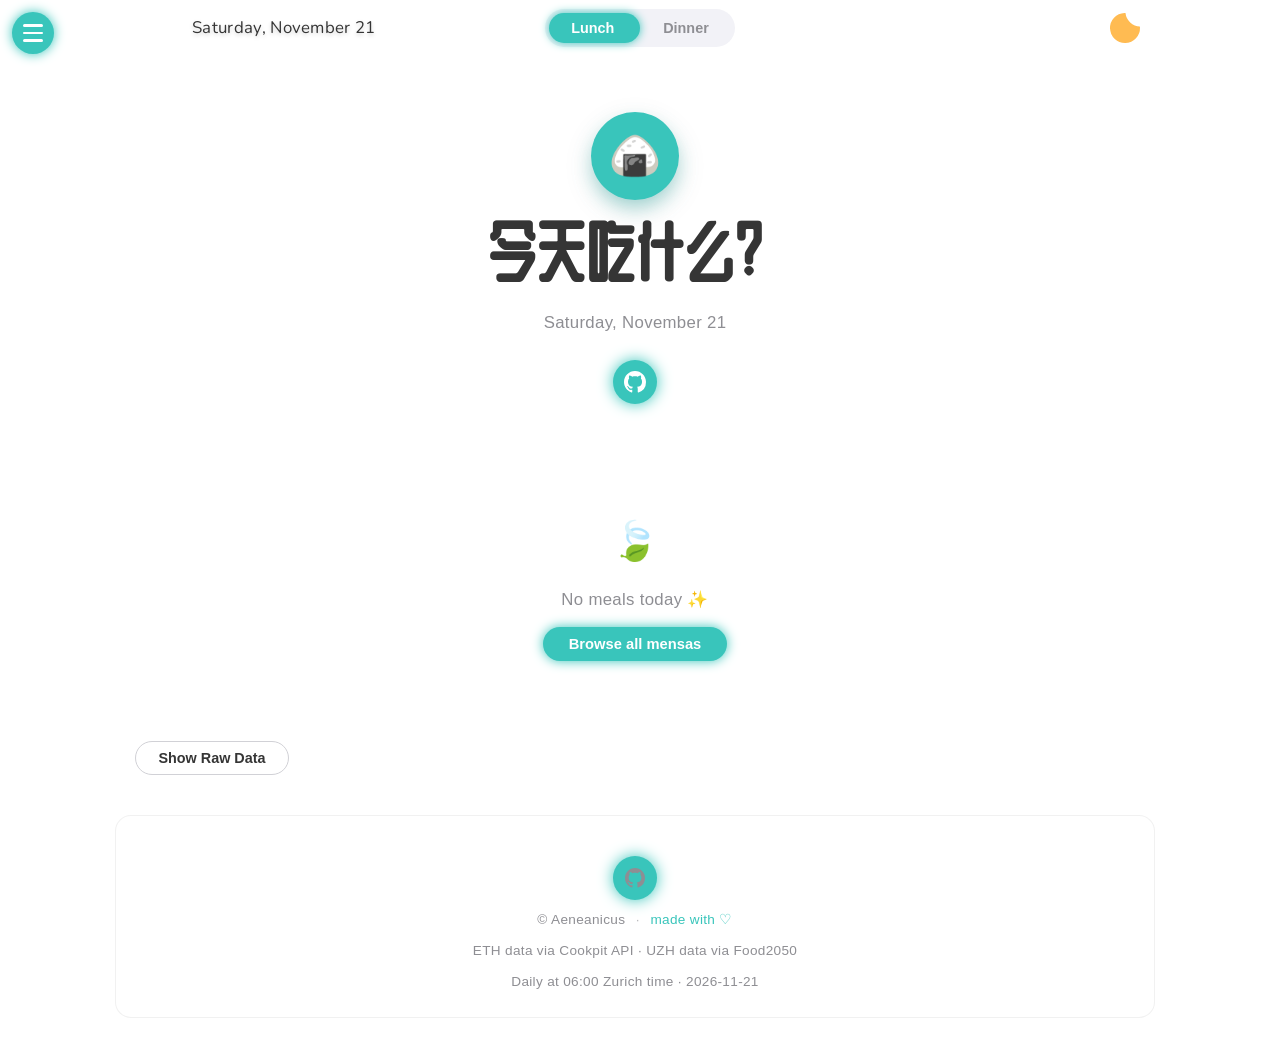
==== index.html @ ad7a1f0b "deploy: ffa51111b0181d89cbacf57a6c4df80e5bc41562" ====
<!DOCTYPE html>
<html lang="en">
<head>
  <meta charset="utf-8">
  <title>Mensa Kawaii — 2026-11-21</title>
  <meta name="viewport" content="width=device-width,initial-scale=1">
  <meta name="description" content="ETH & UZH mensa menus with full nutrition — kawaii edition.">
  <link rel="preconnect" href="https://fonts.googleapis.com">
  <link rel="preconnect" href="https://fonts.gstatic.com" crossorigin>
  <!-- Display type: rounded modern sans (koharu ChillRound equivalent:
       Nunito for latin/digits + ZCOOL QingKe HuangYou for CJK) -->
  <link href="https://fonts.googleapis.com/css2?family=Nunito:wght@600;700;800&family=ZCOOL+QingKe+HuangYou&display=swap" rel="stylesheet">
  <link rel="stylesheet" href="style.css?v=ffa5111">
  <!-- FOUC prevention: apply the stored/system theme before first paint. -->
  <script>
    (function () {
      try {
        var t = localStorage.getItem('theme');
        if (!t) t = window.matchMedia('(prefers-color-scheme: dark)').matches ? 'dark' : 'light';
        document.documentElement.dataset.theme = t;
        if (t === 'dark') document.documentElement.classList.add('dark');
      } catch (e) { /* ignore */ }
    })();
  </script>
</head>
<body>
  <!-- Scroll progress (subtle primary bar). -->
  <div class="progress" id="progress" aria-hidden="true"></div>

  <!-- Hamburger: BODY-level fixed sibling of .app and #selector (containing-
       block trap avoidance, from the original eth-uzh-nutrition site). -->
  <button class="menu-btn" id="menu-btn" type="button"
          aria-label="Toggle mensa selector"
          aria-controls="selector" aria-expanded="false">
    <span class="menu-bar"></span>
    <span class="menu-bar"></span>
    <span class="menu-bar"></span>
  </button>

  <div class="app" id="app">

    <!-- ============ Header: kami glass bar ============
         blur(20px) saturate(180%) + --bg-opacity; opacity mapped to
         scroll depth (threshold 50px); hide on mobile past first screen -->
    <header class="site-header" id="site-header">
      <div class="header-inner">
        <span class="header-date" id="date-heading">Loading…</span>
        <div class="segmented" aria-label="Meal time">
          <span class="seg-thumb" aria-hidden="true"></span>
          <button class="seg-option active" type="button" data-meal="Lunch" aria-pressed="true">Lunch</button>
          <button class="seg-option" type="button" data-meal="Dinner" aria-pressed="false">Dinner</button>
        </div>
        <button class="theme-toggle" id="theme-toggle" type="button" aria-label="Toggle theme">
          <span class="toggle">
            <input type="checkbox" class="toggle-input" aria-hidden="true" tabindex="-1">
            <span class="toggle-indicator" aria-hidden="true"></span>
          </span>
        </button>
      </div>
    </header>

    <!-- ============ Intro: kami homepage pattern ============
         avatar-badge (glow copy) + TextUp title + introduce line.
         Lives OUTSIDE #content: renderContent() replaces main's
         innerHTML, so intro must be a sibling of main. -->
    <section class="intro">
      <div class="intro-badge" aria-hidden="true">🍙</div>
      <h1 class="intro-title" id="intro-title" aria-label="今天吃什么？">今天吃什么？</h1>
      <p class="intro-sub" id="intro-date">…</p>
      <!-- kami Social pattern: colored circle icons (GitHub octicon SVG,
           not the emoji — the emoji octopus renders poorly) -->
      <div class="intro-social">
        <a class="social-circle" href="https://github.com/LukasAxelsen/eth-uzh-nutrition-kawaii"
           target="_blank" rel="noopener" aria-label="GitHub repository">
          <svg viewBox="0 0 16 16" width="22" height="22" fill="currentColor" aria-hidden="true"><path d="M8 0C3.58 0 0 3.58 0 8c0 3.54 2.29 6.53 5.47 7.59.4.07.55-.17.55-.38 0-.19-.01-.82-.01-1.49-2.01.37-2.53-.49-2.69-.94-.09-.23-.48-.94-.82-1.13-.28-.15-.68-.52-.01-.53.63-.01 1.08.58 1.23.82.72 1.21 1.87.87 2.33.66.07-.52.28-.87.51-1.07-1.78-.2-3.64-.89-3.64-3.95 0-.87.31-1.59.82-2.15-.08-.2-.36-1.02.08-2.12 0 0 .67-.21 2.2.82.64-.18 1.32-.27 2-.27s1.36.09 2 .27c1.53-1.04 2.2-.82 2.2-.82.44 1.1.16 1.92.08 2.12.51.56.82 1.27.82 2.15 0 3.07-1.87 3.75-3.65 3.95.29.25.54.73.54 1.48 0 1.07-.01 1.93-.01 2.2 0 .21.15.46.55.38A8.01 8.01 0 0016 8c0-4.42-3.58-8-8-8z"/></svg>
        </a>
      </div>
    </section>

    <main class="main" id="content" aria-live="polite">
      <!-- Mensa sections are rendered here by app.js -->
      <div class="loading" id="loading"><span class="loading-emoji" aria-hidden="true">🍙</span><p>Loading menu data…</p></div>
    </main>

    <!-- ====================== Raw data ======================= -->
    <div class="raw-section">
      <button class="raw-btn" id="raw-toggle" type="button"
              aria-expanded="false" aria-controls="raw-panel">Show Raw Data</button>
      <div class="raw-panel" id="raw-panel">
        <div class="raw-head">
          <span class="raw-title">Raw Data</span>
          <button class="copy-btn" id="copy-btn" type="button">Copy</button>
        </div>
        <pre class="raw-text" id="raw-text"></pre>
      </div>
    </div>

    <!-- ============ Footer: kami glass + social circle ============ -->
    <footer class="footer">
      <a class="footer-social" href="https://github.com/LukasAxelsen/eth-uzh-nutrition-kawaii"
         target="_blank" rel="noopener" aria-label="GitHub repository">
        <svg viewBox="0 0 16 16" width="20" height="20" fill="currentColor" aria-hidden="true"><path d="M8 0C3.58 0 0 3.58 0 8c0 3.54 2.29 6.53 5.47 7.59.4.07.55-.17.55-.38 0-.19-.01-.82-.01-1.49-2.01.37-2.53-.49-2.69-.94-.09-.23-.48-.94-.82-1.13-.28-.15-.68-.52-.01-.53.63-.01 1.08.58 1.23.82.72 1.21 1.87.87 2.33.66.07-.52.28-.87.51-1.07-1.78-.2-3.64-.89-3.64-3.95 0-.87.31-1.59.82-2.15-.08-.2-.36-1.02.08-2.12 0 0 .67-.21 2.2.82.64-.18 1.32-.27 2-.27s1.36.09 2 .27c1.53-1.04 2.2-.82 2.2-.82.44 1.1.16 1.92.08 2.12.51.56.82 1.27.82 2.15 0 3.07-1.87 3.75-3.65 3.95.29.25.54.73.54 1.48 0 1.07-.01 1.93-.01 2.2 0 .21.15.46.55.38A8.01 8.01 0 0016 8c0-4.42-3.58-8-8-8z"/></svg>
      </a>
      <div class="footer-row">
        <span>© Aeneanicus</span>
        <span class="footer-dot">·</span>
        <span class="footer-heart">made with ♡</span>
      </div>
      <div class="footer-sources">
        ETH data via <a href="https://idapps.ethz.ch/cookpit-pub-services/v1/meals" target="_blank" rel="noopener">Cookpit API</a>
        ·
        UZH data via <a href="https://app.food2050.ch" target="_blank" rel="noopener">Food2050</a>
      </div>
      <div class="footer-updated">Daily at 06:00 Zurich time · <span id="footer-date">2026-11-21</span></div>
    </footer>
  </div>

  <!-- ============ Mensa selector: kami glass drawer ============ -->
  <div id="selector" class="selector" aria-label="Mensa selector" aria-hidden="true">
    <div class="selector-columns">
      <section class="selector-pane">
        <h3 class="selector-pane-title">Mensas</h3>
        <div class="selector-mensas"></div>
      </section>

      <section class="selector-pane">
        <h3 class="selector-pane-title">Groups</h3>
        <div class="selector-groups">
          <div class="group-rows"></div>
          <div class="group-add">
            <input id="group-input" type="text" placeholder="New group name"
                   aria-label="New group name" autocomplete="off">
            <button id="group-add-btn" type="button">Add</button>
            <span class="group-add-msg" id="group-add-msg" role="status" aria-live="polite"></span>
          </div>
        </div>
      </section>

      <section class="selector-prefs" aria-label="Effects">
        <label class="pref" title="Decorative motion (entry / number roll)">
          <input type="checkbox" id="motion-toggle"> <span>Motion</span>
        </label>
      </section>
    </div>
  </div>

  <script src="app.js?v=ffa5111"></script>
</body>
</html>
---- style.css ----
/* ============================================================
   Mensa Kawaii — style.css (kami-first redesign)

   Art direction: mx-space/kami (Innei) — "Colorful, flat, cute
   and comfortable".
   - semantic color tokens + iOS gray scale (variables.css)
   - teal primary (--green #39c5bb / dark #1f8f93), configurable
     by swapping one token
   - pure light/dark backgrounds (#fff / #111), no gradients
   - glass = floating layers only (header, drawer, footer):
     blur(20px) saturate(180%) + 72% alpha + scroll-driven opacity
   - homepage intro pattern: avatar-badge with glow copy, TextUp
     title, introduce line
   - colored capsule section titles with emoji slot (news-head)
   - flat cards: surface + hairline border + radius + hover shadow
   - primary-colored scrollbar / focus ring / selection

   Typography: koharu (ChillRound equivalent) — Nunito + ZCOOL
   QingKe HuangYou rounded display, system-rounded body, 0.02em
   tracking, tabular numbers for data.

   Reliability (kept from previous rewrite):
   - PROGRESSIVE ENHANCEMENT: content visible without JS; every
     hidden state lives under html.js
   - entry animations settle VISIBLE (static opacity:1 on .entered,
     keyframe only fills the delay window)
   ============================================================ */

/* ============================================================
   1. Design tokens — kami variables.css (verbatim values)
   ============================================================ */
:root {
  /* --- kami semantic colors --- */
  --red: rgb(255, 59, 48);
  --yellow: #ffc107;
  --blue: #6495ed;
  --green: #39c5bb;        /* teal — the primary */
  --brown: #795548;
  --purple: #8a2be2;
  --pink: #eb445a;
  --light-bg: #fff;
  --shallow: #eee;
  --black: #353535;

  /* --- kami iOS gray scale (hierarchy: 1 deepest -> 6 lightest) --- */
  --gray-1: #8e8e93;
  --gray-2: #aeaeb2;
  --gray-3: rgb(199, 199, 204);
  --gray-4: rgb(209, 209, 214);
  --gray-5: rgb(229, 229, 234);
  --gray-6: rgb(242, 242, 247);

  /* --- primary/secondary/accent: aliases to semantic colors --- */
  --primary: var(--green);
  --secondary: var(--yellow);
  --accent: var(--green);

  /* --- kami glass --- */
  --bg-opacity: rgba(255, 255, 255, 0.72);
  --glass-border: rgb(187 187 187 / 20%);

  /* --- kami shadows --- */
  --shadow-card: 0 0.625rem 1.875rem rgba(90, 97, 105, 0.12);
  --shadow-card-darker: 0 0 2rem rgba(0, 0, 0, 0.1);

  /* --- kami motion --- */
  --spring: cubic-bezier(0.34, 1.56, 0.64, 1);
  --ease: cubic-bezier(0.4, 0, 0.2, 1);

  /* --- layout & typography (koharu ChillRound equivalent) --- */
  --content-w: 1040px;
  --font-display: "Nunito", "ZCOOL QingKe HuangYou", "Yuanti SC", "YouYuan",
                  "PingFang SC", "Hiragino Sans GB", "Microsoft YaHei", sans-serif;
  --font-body: -apple-system, BlinkMacSystemFont, "Yuanti SC", "YouYuan",
               "Segoe UI", "PingFang SC", "Hiragino Sans GB", "Microsoft YaHei", sans-serif;
  --font-mono: ui-monospace, SFMono-Regular, "SF Mono", Menlo, Consolas, monospace;

  /* --- theme-toggle colors --- */
  --theme-toggle-color: #ffbb52;
  --theme-background-color: #17181c;
}

html.dark {
  color-scheme: dark;
  /* --- kami semantic colors (dark remap) --- */
  --red: rgb(255, 69, 58);
  --green: #1f8f93;        /* dark teal */
  --yellow: #ffc107;
  --blue: #6495ed;
  --brown: #c6aa9f;
  --purple: #b260ea;
  --pink: #eb4b63;
  --light-bg: #111;
  --shallow: #333;
  --black: #ddd;

  /* --- kami iOS gray scale (dark) --- */
  --gray-2: rgb(99, 99, 102);
  --gray-3: rgb(72, 72, 74);
  --gray-4: rgb(58, 58, 60);
  --gray-5: rgb(44, 44, 46);
  --gray-6: rgb(28, 28, 30);

  --primary: var(--green);
  --accent: var(--green);

  --bg-opacity: rgba(29, 29, 31, 0.72);
  --shadow-card-darker: 0 0 2rem rgba(0, 0, 0, 0.5);
}

/* kami: glass fallback for browsers without backdrop-filter */
@supports not (backdrop-filter: blur(1px)) {
  :root { --bg-opacity: #fff; }
  html.dark { --bg-opacity: rgba(29, 29, 31, 0.98); }
}

/* ============================================================
   2. Reset & base (kami theme.css essentials)
   ============================================================ */
*, *::before, *::after { box-sizing: border-box; margin: 0; padding: 0; }

html { scrollbar-gutter: stable; }

body {
  background-color: var(--light-bg);
  color: var(--black);
  font-family: var(--font-body);
  font-size: 16px;
  line-height: 1.7;
  letter-spacing: 0.02em;
  font-variant-numeric: tabular-nums;
  min-height: 100vh;
  -webkit-font-smoothing: antialiased;
  overscroll-behavior-y: none;
  transition: background-color 0.3s ease, color 0.3s ease;
}

h1, h2, h3, h4, h5, h6 { font-family: var(--font-display); font-weight: 700; }

button { font-family: inherit; cursor: pointer; -webkit-tap-highlight-color: transparent; }
a { color: inherit; text-decoration: none; }

/* kami: selection = primary background, white text */
::selection { background: var(--primary); color: #fff; }

html.scroll-locked { overflow: hidden; }

/* kami scrollbar: primary thumb */
::-webkit-scrollbar { width: 10px; height: 10px; background: var(--light-bg); }
::-webkit-scrollbar-thumb { background: var(--primary); border-radius: 5px; border: 3px solid var(--light-bg); }
::-webkit-scrollbar-thumb:hover { background: var(--green); }

/* kami: focus ring via primary box-shadow */
*:not(input):not(textarea):focus-visible {
  outline: 0 !important;
  box-shadow: var(--primary) 0px 0px 0px 2px !important;
}

/* kami global micro-transitions (color fast; box-shadow transitions
   live on the components that actually need them) */
body * {
  transition: color 0.1s ease, background-color 0.1s ease, border-color 0.1s ease;
}

/* ============================================================
   3. Scroll progress
   ============================================================ */
.progress {
  position: fixed;
  top: 0; left: 0; right: 0;
  height: 3px;
  z-index: 400;
  background: var(--primary);
  transform: scaleX(0);
  transform-origin: 0 50%;
  pointer-events: none;
}

/* ============================================================
   4. Header — kami glass bar
   (HeaderBase.tsx: opacity = position/50 clamped 0..1,
    hide only on mobile past the first screen height)
   ============================================================ */
.site-header {
  position: fixed;
  top: 0; left: 0; right: 0;
  z-index: 150;
  height: 56px;
  transition: transform 0.3s var(--ease);
}

.site-header::before {
  content: "";
  position: absolute;
  inset: 0;
  z-index: -1;
  backdrop-filter: blur(20px) saturate(180%);
  -webkit-backdrop-filter: blur(20px) saturate(180%);
  background-color: var(--bg-opacity);
  border-bottom: 1px solid var(--glass-border);
  opacity: var(--header-opacity, 0);
  transition: opacity 0.3s ease-out;
  pointer-events: none;
}
/* No-JS fallback: the glass bar must be visible without JS driving
   --header-opacity (progressive enhancement). */
html:not(.js) .site-header::before { opacity: 1; }

.site-header.hide { transform: translateY(-100%); }

.header-inner {
  max-width: var(--content-w);
  margin-inline: auto;
  padding: 0.75rem 4.5rem;
  display: flex;
  align-items: center;
  justify-content: center;
  gap: 1rem;
  position: relative;
  height: 100%;
}

.header-date {
  font-family: var(--font-display);
  font-size: 1.05rem;
  color: var(--black);
  text-shadow: 0 0.15rem 0.25rem rgba(0, 0, 0, 0.2);
  white-space: nowrap;
  position: absolute;
  left: 4.5rem;
}

.theme-toggle {
  position: absolute;
  right: 1rem;
  top: 50%;
  transform: translateY(-50%);
  background: none;
  border: none;
  padding: 0.25rem;
  color: var(--theme-toggle-color);
  transition: transform 0.3s ease;
}
.theme-toggle:hover { transform: translateY(-50%) scale(1.1); }

/* ============================================================
   5. Intro — kami homepage pattern
   (avatar-badge glow + TextUp title + introduce line)
   ============================================================ */
.intro {
  display: flex;
  flex-direction: column;
  align-items: center;
  text-align: center;
  gap: 1rem;
  padding: 7rem 1.25rem 4rem;
}

/* Avatar-badge: ROUNDED emoji tile (kami avatar is a circle) with a
   blurred self-copy glow (kami avatar-shadow pattern). */
.intro-badge {
  position: relative;
  width: 88px;
  height: 88px;
  border-radius: 100%;
  background: var(--primary);
  display: flex;
  align-items: center;
  justify-content: center;
  font-size: 2.6rem;
  box-shadow: var(--shadow-card);
}
.intro-badge::after {
  content: "";
  position: absolute;
  left: 0; top: 10%;
  z-index: -1;
  border-radius: 100%;
  width: 100%;
  height: 100%;
  background: var(--primary);
  filter: blur(10px) brightness(0.9) opacity(0.45);
  transform: scale(0.95);
}

.intro-title {
  font-family: var(--font-display);
  font-size: clamp(2.4rem, 7vw, 4rem);
  line-height: 1.2;
  color: var(--black);
}

/* Kami TextUp — progressive + settles visible:
   .entered also sets static opacity:1 AND transform:none, so after
   the keyframe (backwards fill = only the delay window) the chars
   stay in their final position (no 10px bounce-back). */
.js .intro-title .char {
  display: inline-block;
  white-space: pre;
  opacity: 0;
  transform: translateY(10px);
}
.js .intro-title.entered .char {
  opacity: 1;
  transform: translateY(0);
  animation: char-up 0.55s var(--spring) backwards;
  animation-delay: calc(var(--i) * 45ms);
}
@keyframes char-up {
  from { opacity: 0; transform: translateY(10px); }
  to { opacity: 1; transform: translateY(0); }
}

.intro-sub {
  font-size: clamp(0.9rem, 2.2vw, 1.05rem);
  color: var(--gray-1);
}

/* kami Social pattern: colored circle icons with spring hover */
.intro-social {
  display: flex;
  gap: 0.8rem;
  margin-top: 0.4rem;
}
.social-circle,
.footer-social {
  display: inline-flex;
  align-items: center;
  justify-content: center;
  width: 44px;
  height: 44px;
  border-radius: 50%;
  background: var(--primary);
  color: #fff;
  font-size: 1.3rem;
  box-shadow: 0 0 0.9rem var(--primary);
  transition: transform 0.3s var(--spring);
}
.social-circle:hover,
.footer-social:hover { transform: scale(1.12) rotate(8deg); }

/* ============================================================
   6. Segmented control
   ============================================================ */
.segmented {
  position: relative;
  display: inline-flex;
  background: var(--gray-6);
  border-radius: 999px;
  padding: 0.25rem;
  gap: 0.25rem;
}

.seg-thumb {
  position: absolute;
  top: 0.25rem; bottom: 0.25rem;
  left: 0.25rem;
  width: calc(50% - 0.25rem);
  border-radius: 999px;
  background: var(--primary);
  box-shadow: 0 0 0.6rem var(--primary);
  transition: transform 0.3s var(--ease);
}
.segmented[data-meal="Dinner"] .seg-thumb { transform: translateX(100%); }

.seg-option {
  position: relative;
  z-index: 1;
  border: none;
  background: none;
  padding: 0.45rem 1.4rem;
  font-size: 0.9rem;
  font-weight: 700;
  border-radius: 999px;
  color: var(--gray-1);
  transition: color 0.3s ease;
}
.seg-option.active { color: #fff; }

/* ============================================================
   7. Theme toggle — koharu sun/moon morph (verbatim)
   ============================================================ */
.toggle { display: block; cursor: pointer; }
.toggle-input { position: absolute; opacity: 0; pointer-events: none; }

.toggle-indicator {
  border-radius: 50%;
  width: 30px;
  height: 30px;
  position: relative;
  display: block;
  box-shadow: inset 16px -16px 0 0 var(--theme-toggle-color, #ffbb52);
  transform: scale(1) rotate(-2deg);
  transition: box-shadow 0.5s ease 0s, transform 0.4s ease 0.1s;
}
.toggle-indicator::before {
  content: "";
  width: inherit;
  height: inherit;
  border-radius: inherit;
  position: absolute;
  left: 0; top: 0;
  background: transparent;
  transition: background 0.3s ease;
}
.toggle-indicator::after {
  content: "";
  width: 7px;
  height: 7px;
  border-radius: 50%;
  margin: -3.5px 0 0 -3.5px;
  position: absolute;
  top: 50%; left: 50%;
  box-shadow:
    0 -19px 0 var(--theme-toggle-color, #ffbb52),
    0 19px 0 var(--theme-toggle-color, #ffbb52),
    19px 0 0 var(--theme-toggle-color, #ffbb52),
    -19px 0 0 var(--theme-toggle-color, #ffbb52),
    13px 13px 0 var(--theme-toggle-color, #ffbb52),
    -13px 13px 0 var(--theme-toggle-color, #ffbb52),
    13px -13px 0 var(--theme-toggle-color, #ffbb52),
    -13px -13px 0 var(--theme-toggle-color, #ffbb52);
  transform: scale(0);
  transition: all 0.3s ease;
}

.toggle-input:checked + .toggle-indicator {
  box-shadow: inset 26px -26px 0 0 var(--theme-background-color, #17181c);
  transform: scale(0.5) rotate(0deg);
  transition: transform 0.3s ease 0.1s, box-shadow 0.2s ease 0s;
}
.toggle-input:checked + .toggle-indicator::before {
  background: var(--theme-toggle-color, #ffbb52);
  transition: background 0.3s ease 0.1s;
}
.toggle-input:checked + .toggle-indicator::after {
  transform: scale(1.5);
  transition: transform 0.5s ease 0.15s;
}

/* ============================================================
   8. Theme transition — gradient sweep (koharu enhancement)
   ============================================================ */
@keyframes gradient-sweep {
  from { mask-position: 100% 0; }
  to { mask-position: 0 0; }
}

html.theme-transition::view-transition-group(root) {
  height: 100dvh;
  overflow: clip;
}
html.theme-transition::view-transition-image-pair(root) {
  isolation: isolate;
  height: 100dvh;
}
html.theme-transition::view-transition-old(root) {
  animation: none;
  z-index: 0;
  height: 100%;
  object-fit: cover;
  object-position: left top;
}
html.theme-transition::view-transition-new(root) {
  mask-image: linear-gradient(to right, black 40%, transparent 60%);
  mask-size: 300% 100%;
  animation: gradient-sweep 0.5s cubic-bezier(0.4, 0, 0.2, 1) forwards;
  z-index: 1;
  height: 100%;
  object-fit: cover;
  object-position: left top;
}

html.theme-transition #site-header { view-transition-name: none; }

/* ============================================================
   9. Content: mensa sections + dish cards
   ============================================================ */
.main {
  max-width: var(--content-w);
  margin-inline: auto;
  padding: 0 1.25rem 2.5rem;
  display: flex;
  flex-direction: column;
  gap: 2rem;
}

.mensa-section { display: flex; flex-direction: column; gap: 0.9rem; }

/* Kami news-head capsule: white bold text, semantic bg, emoji slot */
.mensa-title {
  position: relative;
  display: inline-flex;
  align-items: center;
  align-self: flex-start;
  gap: 0.6rem;
  font-family: var(--font-display);
  font-size: clamp(1.05rem, 3vw, 1.3rem);
  font-weight: 700;
  color: #fff;
  background: var(--purple);
  border-radius: 1em;
  padding: 0.55em 1.6em 0.55em 3.2em;
  cursor: pointer;
  user-select: none;
  transition: filter 0.2s ease, transform 0.2s ease;
}
.mensa-title:hover { filter: brightness(1.12); transform: translateY(-1px); }

/* kami: darker icon slot inside the capsule; micro-delight on hover */
.mensa-title::before {
  content: attr(data-emoji);
  position: absolute;
  left: 0;
  top: 0;
  bottom: 0;
  display: flex;
  align-items: center;
  justify-content: center;
  width: 2.4em;
  border-radius: 1em;
  background: rgb(0 0 0 / 10%);
  font-size: 1em;
  line-height: 1;
  transition: transform 0.3s var(--spring);
}
.mensa-title:hover::before { transform: scale(1.18); }

.mensa-title[data-group-color="Central"] { background: var(--purple); }
.mensa-title[data-group-color="Hoengg"] { background: var(--blue); }
.mensa-title[data-group-color="Irchel"] { background: var(--green); }
.mensa-title[data-group-color="Oerlikon"] { background: var(--red); }
.mensa-title[data-group-color="Other"] { background: var(--gray-1); }

.mensa-caret {
  display: inline-block;
  width: 0.5em;
  height: 0.5em;
  border-right: 2.5px solid rgba(255, 255, 255, 0.85);
  border-bottom: 2.5px solid rgba(255, 255, 255, 0.85);
  transform: rotate(45deg);
  transition: transform 0.3s var(--ease);
  flex-shrink: 0;
}
.mensa-section.collapsed .mensa-caret { transform: rotate(-45deg); }

/* dish-count badge inside the capsule (kami chip-count pattern) */
.mensa-count {
  font-family: var(--font-display);
  font-size: 0.72rem;
  font-weight: 700;
  background: rgb(255 255 255 / 25%);
  color: #fff;
  border-radius: 999px;
  padding: 0.1em 0.7em;
  margin-left: 0.2em;
  flex-shrink: 0;
}

.mensa-dishes {
  overflow: hidden;
  transition: max-height 0.35s var(--ease);
  display: grid;
  grid-template-columns: repeat(auto-fill, minmax(330px, 1fr));
  gap: 1rem;
}

/* --- Dish card: kami flat card in a grid --- */
.dish {
  position: relative;
  display: flex;
  flex-direction: column;
  gap: 0.7rem;
  background: var(--light-bg);
  border: 1px solid var(--glass-border);
  border-radius: 0.5rem;
  padding: 1rem 1.1rem;
  box-shadow: var(--shadow-card);
  transition: box-shadow 0.5s ease, transform 0.2s ease, border-color 0.1s ease;
}

.dish:hover {
  box-shadow: var(--shadow-card-darker);
  transform: translateY(-2px);
  border-color: var(--primary);
}
/* micro-delight: the line label picks up the primary on hover */
.dish:hover .dish-label { color: var(--primary); }

/* Kami BottomToUp entry — progressive + settles visible */
.js .dish { opacity: 0; }
.js .dish.entered {
  opacity: 1;
  animation: dish-in 0.55s var(--spring) backwards;
  animation-delay: calc(var(--i, 0) * 55ms);
}
@keyframes dish-in {
  from { opacity: 0; transform: translateY(2rem); }
  to { opacity: 1; transform: translateY(0); }
}

.dish-head {
  display: flex;
  align-items: flex-start;
  justify-content: space-between;
  gap: 0.9rem;
}

.dish-main { flex: 1; min-width: 0; }

.dish-label {
  font-family: var(--font-display);
  font-size: 0.68rem;
  font-weight: 700;
  letter-spacing: 0.12em;
  text-transform: uppercase;
  color: var(--gray-1);
  margin-bottom: 0.15rem;
}

.dish-name {
  font-family: var(--font-display);
  font-size: 1.1rem;
  font-weight: 700;
  line-height: 1.3;
  color: var(--black);
}

/* kcal badge: circular primary chip, the dish's hero number
   (kami NumberRecorder display pattern) */
.dish-kcal {
  flex-shrink: 0;
  min-width: 4.2em;
  padding: 0.35em 0.8em;
  border-radius: 999px;
  background: var(--primary);
  color: #fff;
  font-family: var(--font-display);
  font-size: 0.85rem;
  font-weight: 800;
  text-align: center;
  line-height: 1.2;
  box-shadow: 0 0 0.6rem var(--primary);
  white-space: nowrap;
}

.dish-desc {
  font-size: 0.86rem;
  color: var(--gray-1);
  line-height: 1.55;
  overflow-wrap: anywhere;
  display: -webkit-box;
  -webkit-line-clamp: 2;
  -webkit-box-orient: vertical;
  overflow: hidden;
}

/* ============================================================
   10. Nutrition table
   ============================================================ */
.nutrition-col { width: 100%; }

.nutrition-table {
  border-collapse: collapse;
  font-size: 0.75rem;
  width: 100%;
  min-width: 0;
}
.nutrition-table thead th {
  font-family: var(--font-display);
  font-size: 0.62rem;
  font-weight: 700;
  letter-spacing: 0.12em;
  text-transform: uppercase;
  color: var(--gray-1);
  text-align: right;
  padding: 0.25rem 0.4rem;
  border-bottom: 1px solid var(--glass-border);
}
.nutrition-table thead th:first-child { text-align: left; }

.nutrition-table td {
  padding: 0.22rem 0.4rem;
  text-align: right;
  border-bottom: 1px dashed var(--gray-5);
  font-variant-numeric: tabular-nums;
}
.nutrition-table td:first-child { text-align: left; }
.nutrition-table tbody tr:last-child td { border-bottom: none; }

.n-label { color: var(--gray-1); }
.n-val { color: var(--black); }

/* Energy is the hero number of a dish */
.nutrition-table tbody tr:first-child .n-val:not(:empty) {
  font-family: var(--font-display);
  font-size: 1.05rem;
  font-weight: 700;
  line-height: 1.2;
  color: var(--primary);
}

/* ============================================================
   11. Selector drawer — kami glass panel
   ============================================================ */
#selector {
  position: fixed;
  top: 0; left: 0; bottom: 0;
  width: min(380px, 100vw);
  z-index: 200;
  background: var(--bg-opacity);
  backdrop-filter: blur(20px) saturate(180%);
  -webkit-backdrop-filter: blur(20px) saturate(180%);
  border-right: 1px solid var(--glass-border);
  box-shadow: var(--shadow-card-darker);
  transform: translateX(-100%);
  transition: transform 0.3s var(--ease);
  display: flex;
  flex-direction: column;
  overflow-y: auto;
  padding: 1.25rem;
  visibility: hidden;
}
#selector.open { transform: translateX(0); visibility: visible; }

.selector-columns { display: flex; flex-direction: column; gap: 1.25rem; flex: 1; }

.selector-pane-title {
  font-family: var(--font-display);
  font-size: 1rem;
  font-weight: 700;
  color: var(--primary);
  margin-bottom: 0.6rem;
  letter-spacing: 0.08em;
}

.selector-mensas {
  display: flex;
  flex-direction: column;
  gap: 0.15rem;
  max-height: 38vh;
  overflow-y: auto;
  padding-right: 0.25rem;
}

.mensa-row {
  display: flex;
  align-items: center;
  gap: 0.65rem;
  padding: 0.5rem 0.6rem;
  border-radius: 0.5rem;
  cursor: pointer;
  user-select: none;
  transition: background-color 0.2s ease;
}
.mensa-row:hover { background: var(--shallow); }

.mensa-check {
  width: 18px; height: 18px;
  border: 2px solid var(--gray-2);
  border-radius: 50%;
  flex-shrink: 0;
  display: inline-block;
  transition: border-color 0.25s ease, background-color 0.25s ease;
}
.mensa-row.selected .mensa-check {
  border-color: var(--primary);
  background: radial-gradient(circle, var(--primary) 0 45%, transparent 55%);
}

.mensa-label {
  font-size: 0.92rem;
  color: var(--black);
  line-height: 1.3;
}

/* --- Group chips --- */
.group-rows {
  display: flex;
  flex-wrap: wrap;
  gap: 0.5rem;
  margin-bottom: 0.9rem;
}

.group-chip {
  display: inline-flex;
  align-items: center;
  gap: 0.4rem;
  border: 1px solid var(--gray-4);
  background: var(--light-bg);
  color: var(--black);
  border-radius: 999px;
  padding: 0.35rem 0.85rem;
  font-size: 0.85rem;
  font-weight: 600;
  transition: border-color 0.25s ease, color 0.25s ease, background-color 0.25s ease;
}
.group-chip:hover:not(:disabled) {
  border-color: var(--primary);
  color: var(--primary);
}
.group-chip:disabled { opacity: 0.5; cursor: not-allowed; }

/* kami interaction: the group matching the current selection is active */
.group-chip.active {
  border-color: var(--primary);
  background: var(--primary);
  color: #fff;
  font-weight: 700;
}
.group-chip.active .chip-count { background: rgb(255 255 255 / 25%); color: #fff; }

.chip-count {
  font-size: 0.72rem;
  background: var(--gray-6);
  color: var(--gray-1);
  border-radius: 999px;
  padding: 0.05rem 0.5rem;
}
.group-chip:hover:not(:disabled) .chip-count { color: var(--primary); }

.chip-x {
  font-size: 0.9rem;
  line-height: 1;
  color: var(--gray-1);
  padding: 0 0.1rem;
}
.chip-x:hover { color: var(--red); }

.group-add { display: flex; align-items: center; gap: 0.5rem; flex-wrap: wrap; }

.group-add input {
  flex: 1;
  min-width: 8rem;
  border: 1px solid var(--gray-4);
  background: var(--light-bg);
  color: var(--black);
  border-radius: 0.5rem;
  padding: 0.5rem 0.8rem;
  font-size: 0.9rem;
  font-family: inherit;
  transition: border-color 0.25s ease, box-shadow 0.25s ease;
}
.group-add input:focus-visible {
  outline: none;
  border-color: var(--primary);
  box-shadow: 0 0 0 3px var(--primary);
}

.group-add button {
  border: none;
  background: var(--primary);
  color: #fff;
  border-radius: 0.5rem;
  padding: 0.5rem 1.1rem;
  font-size: 0.9rem;
  font-weight: 700;
  transition: filter 0.2s ease, transform 0.2s ease;
}
.group-add button:hover { filter: brightness(1.1); transform: translateY(-1px); }

.group-add-msg {
  width: 100%;
  font-size: 0.8rem;
  color: var(--primary);
  min-height: 1em;
}

.selector-prefs {
  display: flex;
  gap: 1rem;
  padding-top: 0.9rem;
  border-top: 1px dashed var(--gray-4);
}
.pref {
  display: inline-flex;
  align-items: center;
  gap: 0.45rem;
  font-size: 0.85rem;
  color: var(--gray-1);
  cursor: pointer;
  user-select: none;
}
.pref input {
  accent-color: var(--primary);
  width: 1rem; height: 1rem;
  cursor: pointer;
}

/* ============================================================
   12. Hamburger (body-level fixed)
   ============================================================ */
.menu-btn {
  position: fixed;
  top: 12px; left: 12px;
  z-index: 300;
  width: 42px; height: 42px;
  padding: 0;
  background: var(--primary);
  border: none;
  border-radius: 50%;
  box-shadow: 0 0 0.75rem var(--primary);
  display: flex;
  flex-direction: column;
  align-items: center;
  justify-content: center;
  gap: 5px;
  transition: transform 0.3s var(--ease), box-shadow 0.3s ease;
}
.menu-btn:hover { box-shadow: 0 0 0.9rem var(--green); }

.menu-bar {
  display: block;
  width: 20px;
  height: 2.5px;
  border-radius: 2px;
  background: #fff;
}

body.menu-open .menu-btn { transform: translateX(calc(100vw - 54px)); }
@media (min-width: 992px) {
  body.menu-open .menu-btn { transform: translateX(calc(380px - 54px)); }
}

/* ============================================================
   13. Raw data section
   ============================================================ */
.raw-section {
  max-width: var(--content-w);
  margin-inline: auto;
  padding: 0 1.25rem 2.5rem;
  width: 100%;
}

.raw-btn {
  border: 1px solid var(--gray-4);
  background: var(--light-bg);
  color: var(--black);
  border-radius: 999px;
  padding: 0.5rem 1.4rem;
  font-size: 0.9rem;
  font-weight: 700;
  transition: border-color 0.25s ease, color 0.25s ease;
}
.raw-btn:hover {
  border-color: var(--primary);
  color: var(--primary);
}

.raw-panel {
  display: none;
  margin-top: 0.9rem;
  border: 1px solid var(--glass-border);
  border-radius: 0.5rem;
  background: var(--shallow);
  overflow: hidden;
}
.raw-panel.open { display: block; }

.raw-head {
  display: flex;
  align-items: center;
  justify-content: space-between;
  padding: 0.6rem 1rem;
  border-bottom: 1px solid var(--glass-border);
}
.raw-title {
  font-family: var(--font-display);
  font-size: 0.85rem;
  font-weight: 700;
  letter-spacing: 0.1em;
  color: var(--gray-1);
}

.copy-btn {
  border: 1px solid var(--gray-4);
  background: var(--light-bg);
  color: var(--black);
  border-radius: 0.5rem;
  padding: 0.3rem 0.9rem;
  font-size: 0.82rem;
  font-weight: 600;
  transition: border-color 0.25s ease, color 0.25s ease;
}
.copy-btn:hover { border-color: var(--primary); color: var(--primary); }
.copy-btn.copied { border-color: var(--green); color: var(--green); }

.raw-text {
  padding: 1rem;
  font-family: var(--font-mono);
  font-size: 0.78rem;
  line-height: 1.6;
  color: var(--black);
  white-space: pre-wrap;
  overflow-wrap: anywhere;
  max-height: 50vh;
  overflow-y: auto;
}

/* ============================================================
   14. Footer — kami glass + social circle
   ============================================================ */
.footer {
  position: relative;
  max-width: var(--content-w);
  margin-inline: auto;
  margin-bottom: 2.5rem;
  padding: 2.5rem 1.25rem 1.5rem;
  text-align: center;
  font-size: 0.85rem;
  color: var(--gray-1);
  display: flex;
  flex-direction: column;
  align-items: center;
  gap: 0.5rem;
  border-radius: 1rem;
  backdrop-filter: blur(20px) saturate(180%);
  -webkit-backdrop-filter: blur(20px) saturate(180%);
  background: var(--bg-opacity);
  border: 1px solid var(--glass-border);
}

.footer a { color: var(--gray-1); transition: color 0.25s ease; }
.footer a:hover { color: var(--primary); }
.footer-dot { margin: 0 0.4rem; opacity: 0.6; }
.footer-heart { color: var(--primary); }

/* ============================================================
   15. Loading / empty / error states
   ============================================================ */
.loading {
  display: flex;
  flex-direction: column;
  align-items: center;
  gap: 0.6rem;
  padding: 3rem 0;
  color: var(--gray-1);
}
.loading-emoji {
  display: inline-block;
  font-size: 2.6rem;
  animation: bounce-soft 1.2s ease-in-out infinite;
}

.no-meals, .error {
  display: flex;
  flex-direction: column;
  align-items: center;
  gap: 0.8rem;
  text-align: center;
  padding: 2.5rem 0;
  color: var(--gray-1);
  font-size: 1.05rem;
}
.error { color: var(--red); }

.no-meals-btn {
  border: none;
  background: var(--primary);
  color: #fff;
  border-radius: 999px;
  padding: 0.55rem 1.6rem;
  font-size: 0.92rem;
  font-weight: 700;
  box-shadow: 0 0 0.75rem var(--primary);
  transition: filter 0.2s ease, transform 0.2s ease;
}
.no-meals-btn:hover { filter: brightness(1.1); transform: translateY(-1px); }

@keyframes bounce-soft {
  0%, 100% { transform: translateY(0); }
  50% { transform: translateY(-10px); }
}

/* ============================================================
   16. Motion & accessibility
   ============================================================ */
html.motion-off .loading-emoji { animation: none; }
html.motion-off .intro-title .char,
html.motion-off .dish {
  opacity: 1 !important;
  animation: none !important;
}

@media (prefers-reduced-motion: reduce) {
  .loading-emoji,
  .intro-title .char,
  .dish {
    animation: none !important;
    opacity: 1 !important;
  }
  *, *::before, *::after {
    transition-duration: 0.01ms !important;
  }
}

/* ============================================================
   17. Responsive
   ============================================================ */
@media (max-width: 992px) {
  .header-inner { padding: 0.75rem 3.5rem; }
  .header-date { left: 3.5rem; }
}

@media (max-width: 768px) {
  .header-date { display: none; }
  .header-inner { justify-content: center; padding: 0.75rem 3.5rem; }
  .intro { padding: 6.5rem 1.25rem 3rem; }
}

@media (max-width: 480px) {
  #selector { width: 100vw; }
  body.menu-open .app { transform: translateX(100vw); }
}
@media (min-width: 481px) {
  /* drawer width and app shift use the same 380px so the drawer never
     overlaps the shifted app (subagent review fix) */
  body.menu-open .app { transform: translateX(380px); }
}

.app {
  transition: transform 0.3s var(--ease);
}
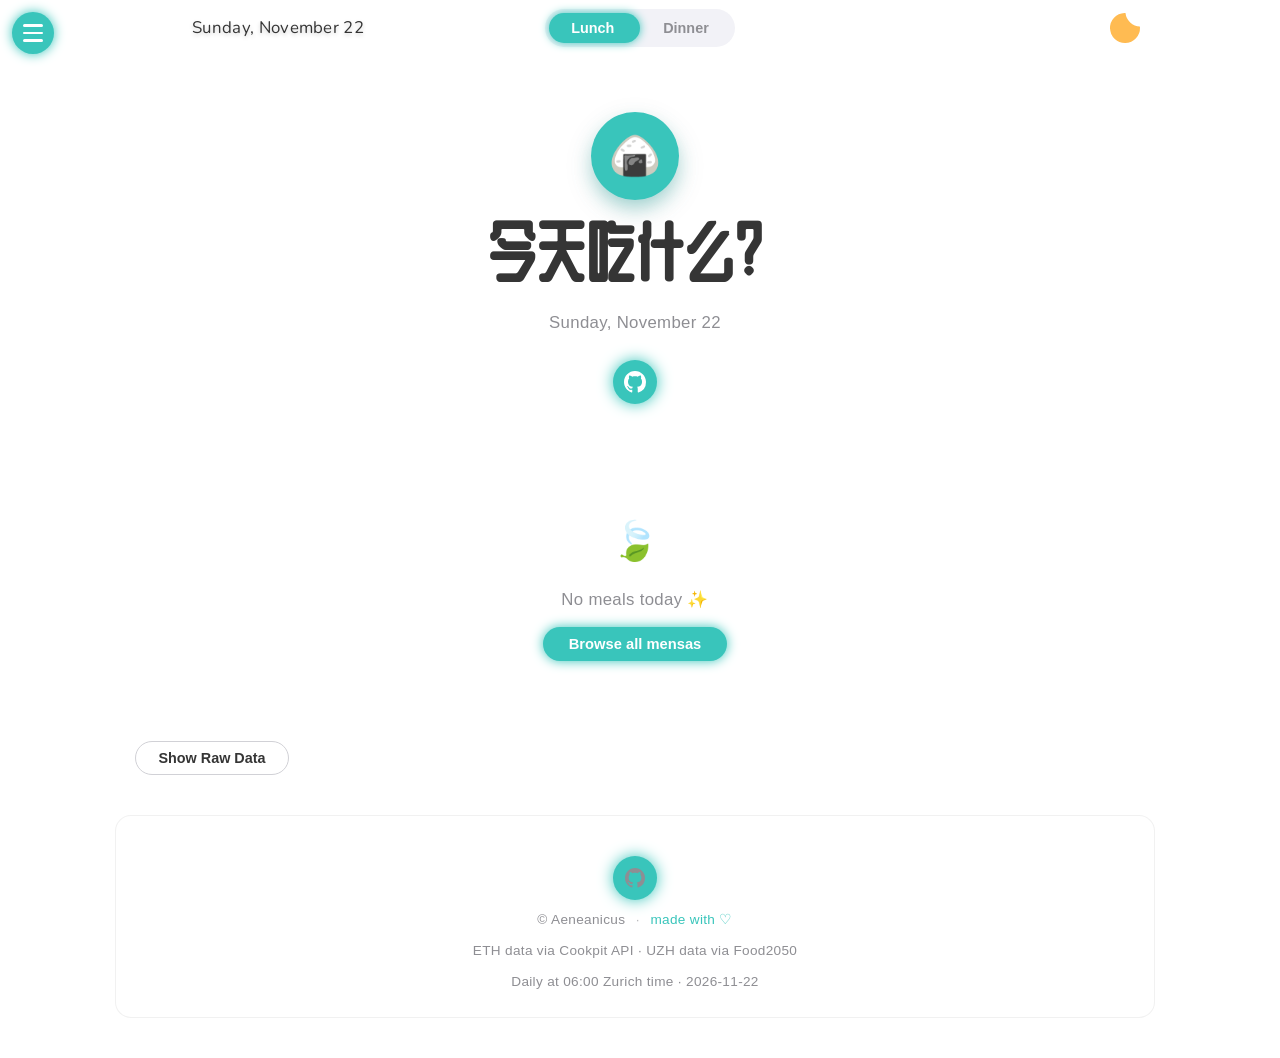
==== commit 249ccd54: "deploy: ffa51111b0181d89cbacf57a6c4df80e5bc41562" ====
--- a/index.html
+++ b/index.html
@@ -2,7 +2,7 @@
 <html lang="en">
 <head>
   <meta charset="utf-8">
-  <title>Mensa Kawaii — 2026-11-21</title>
+  <title>Mensa Kawaii — 2026-11-22</title>
   <meta name="viewport" content="width=device-width,initial-scale=1">
   <meta name="description" content="ETH & UZH mensa menus with full nutrition — kawaii edition.">
   <link rel="preconnect" href="https://fonts.googleapis.com">
@@ -111,7 +111,7 @@
         ·
         UZH data via <a href="https://app.food2050.ch" target="_blank" rel="noopener">Food2050</a>
       </div>
-      <div class="footer-updated">Daily at 06:00 Zurich time · <span id="footer-date">2026-11-21</span></div>
+      <div class="footer-updated">Daily at 06:00 Zurich time · <span id="footer-date">2026-11-22</span></div>
     </footer>
   </div>
 
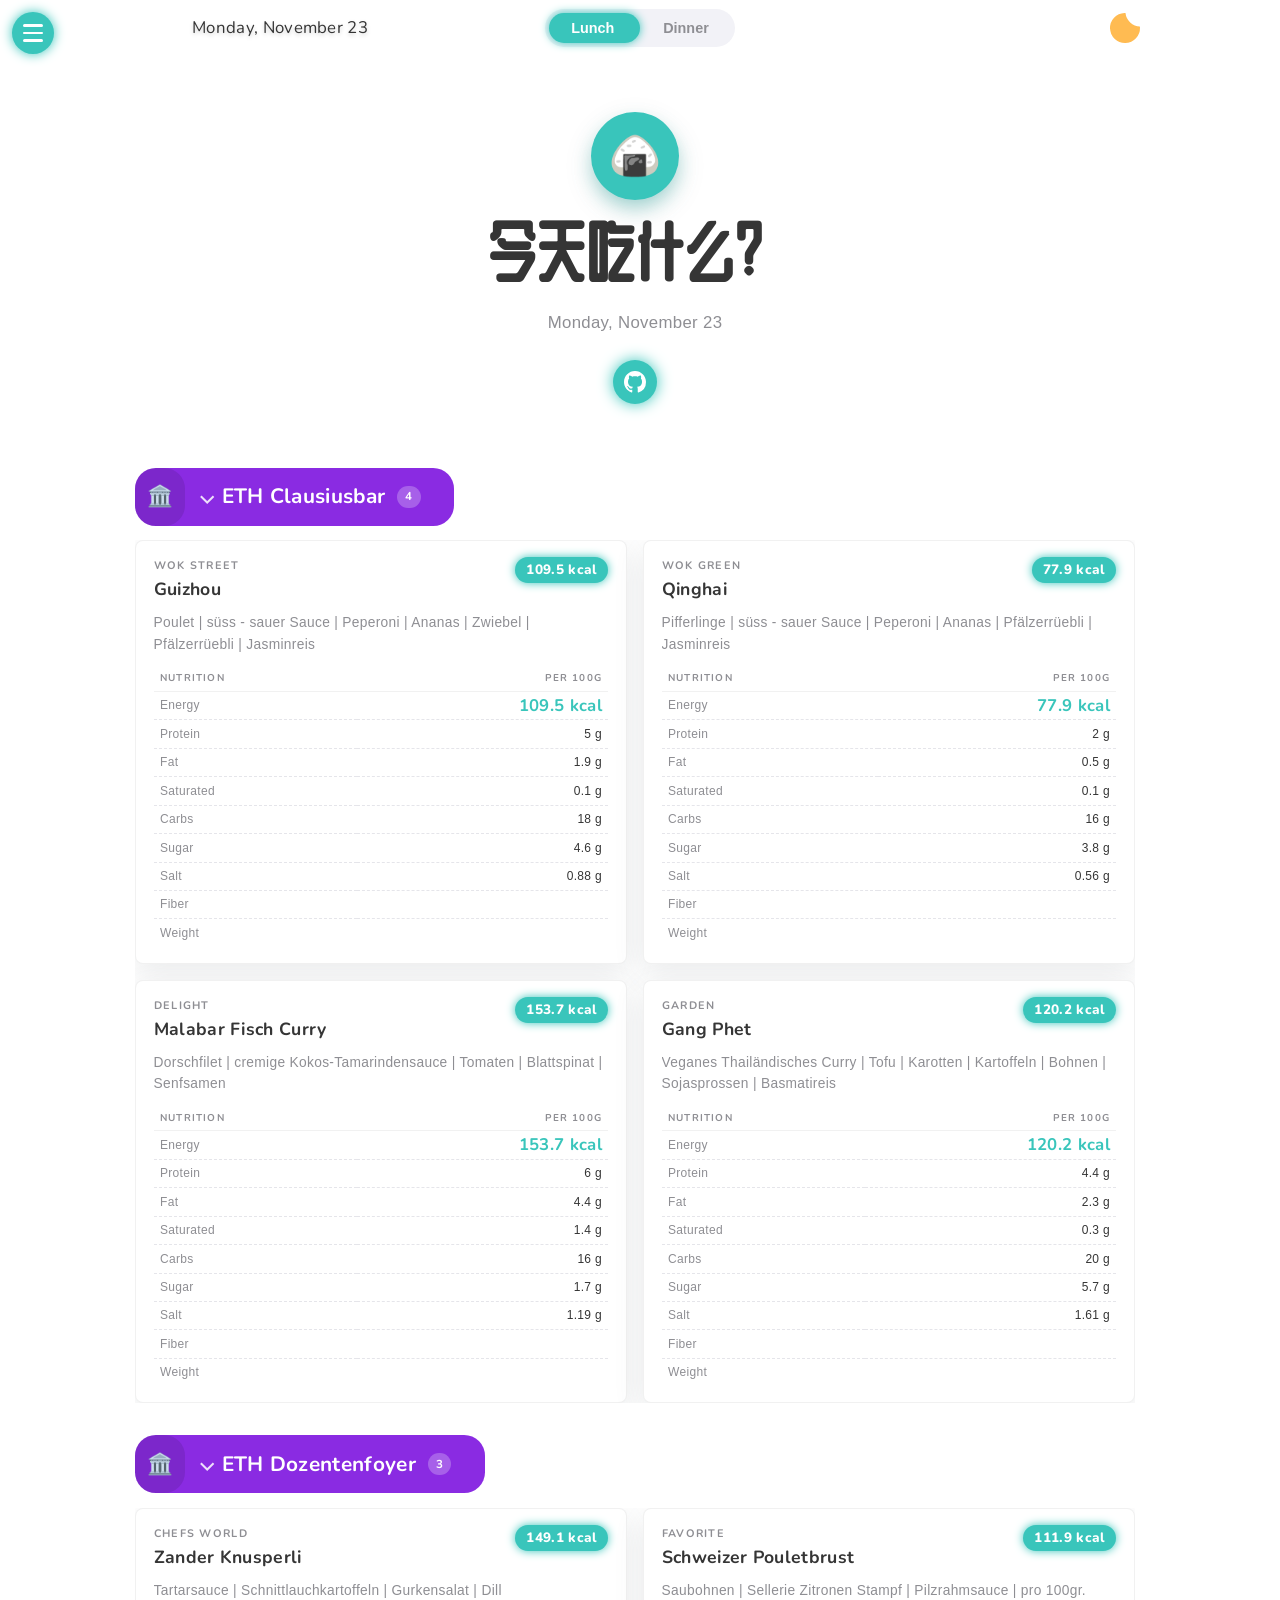
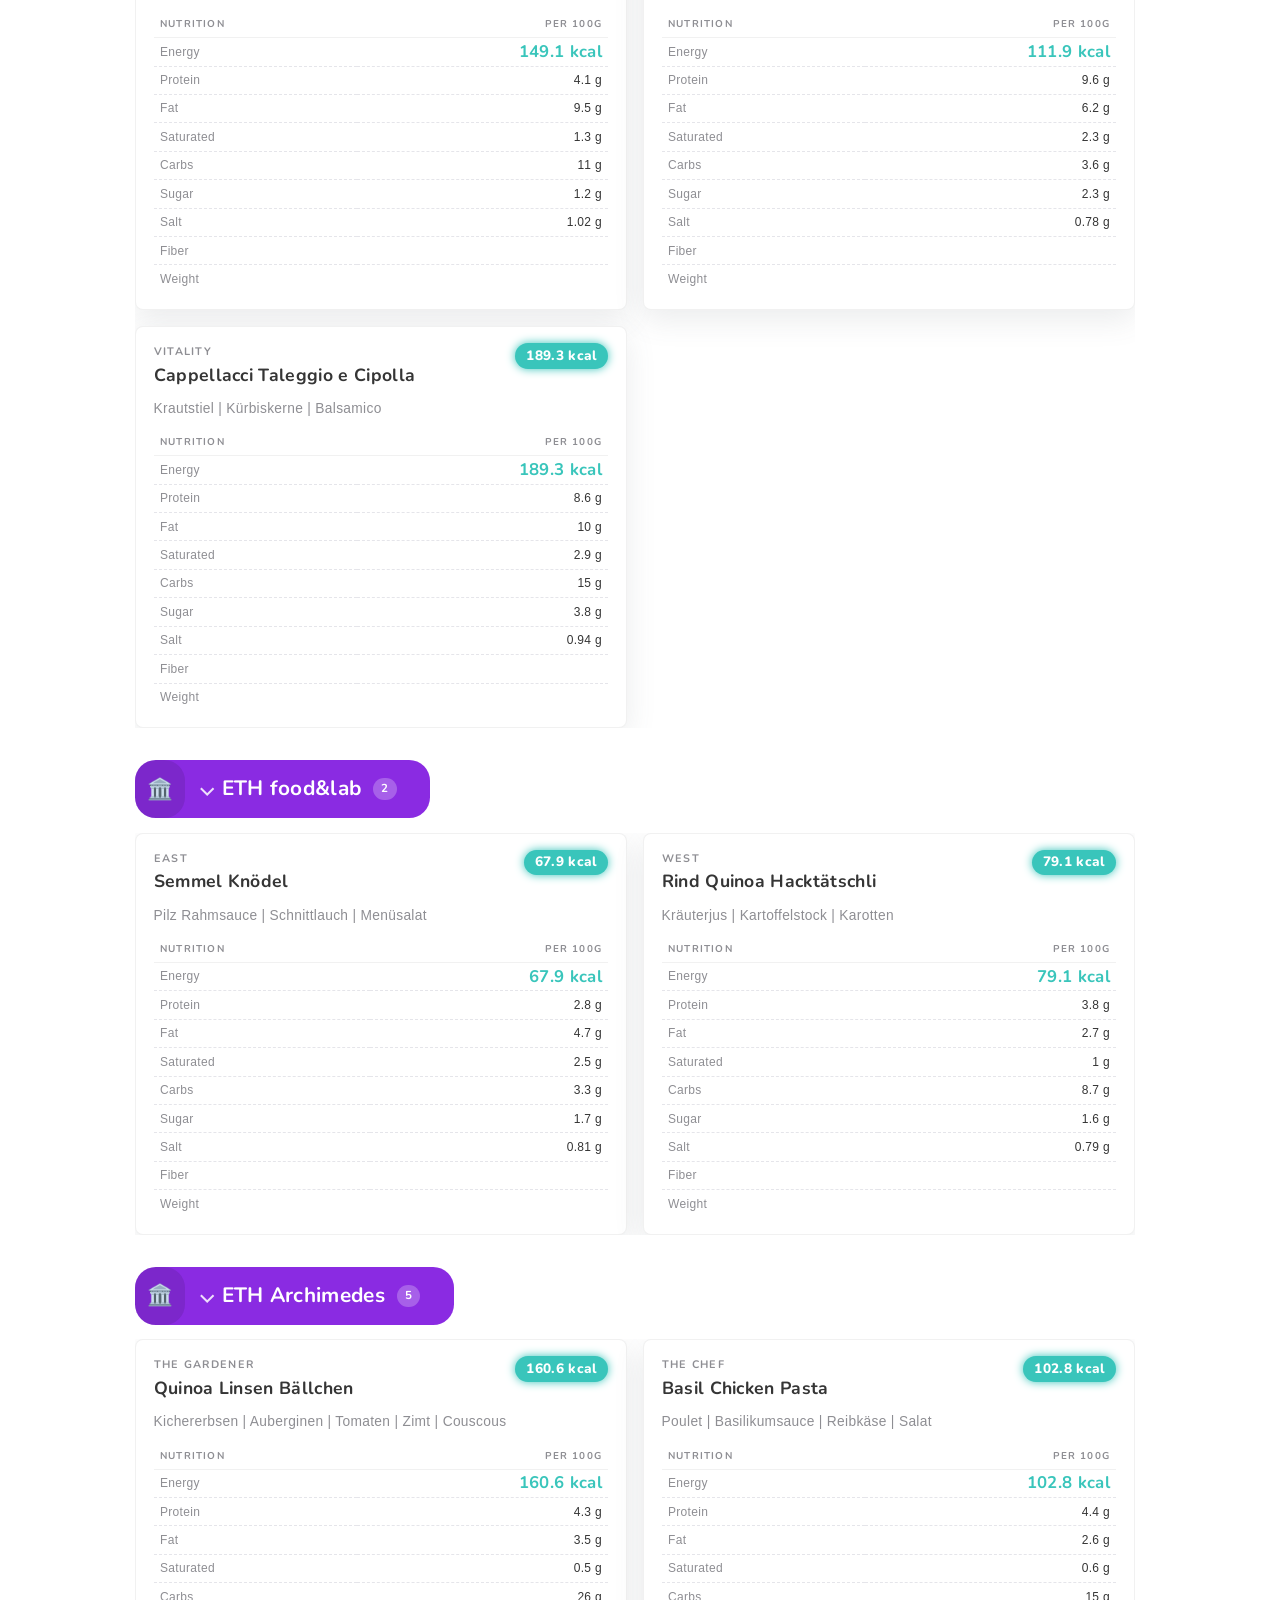
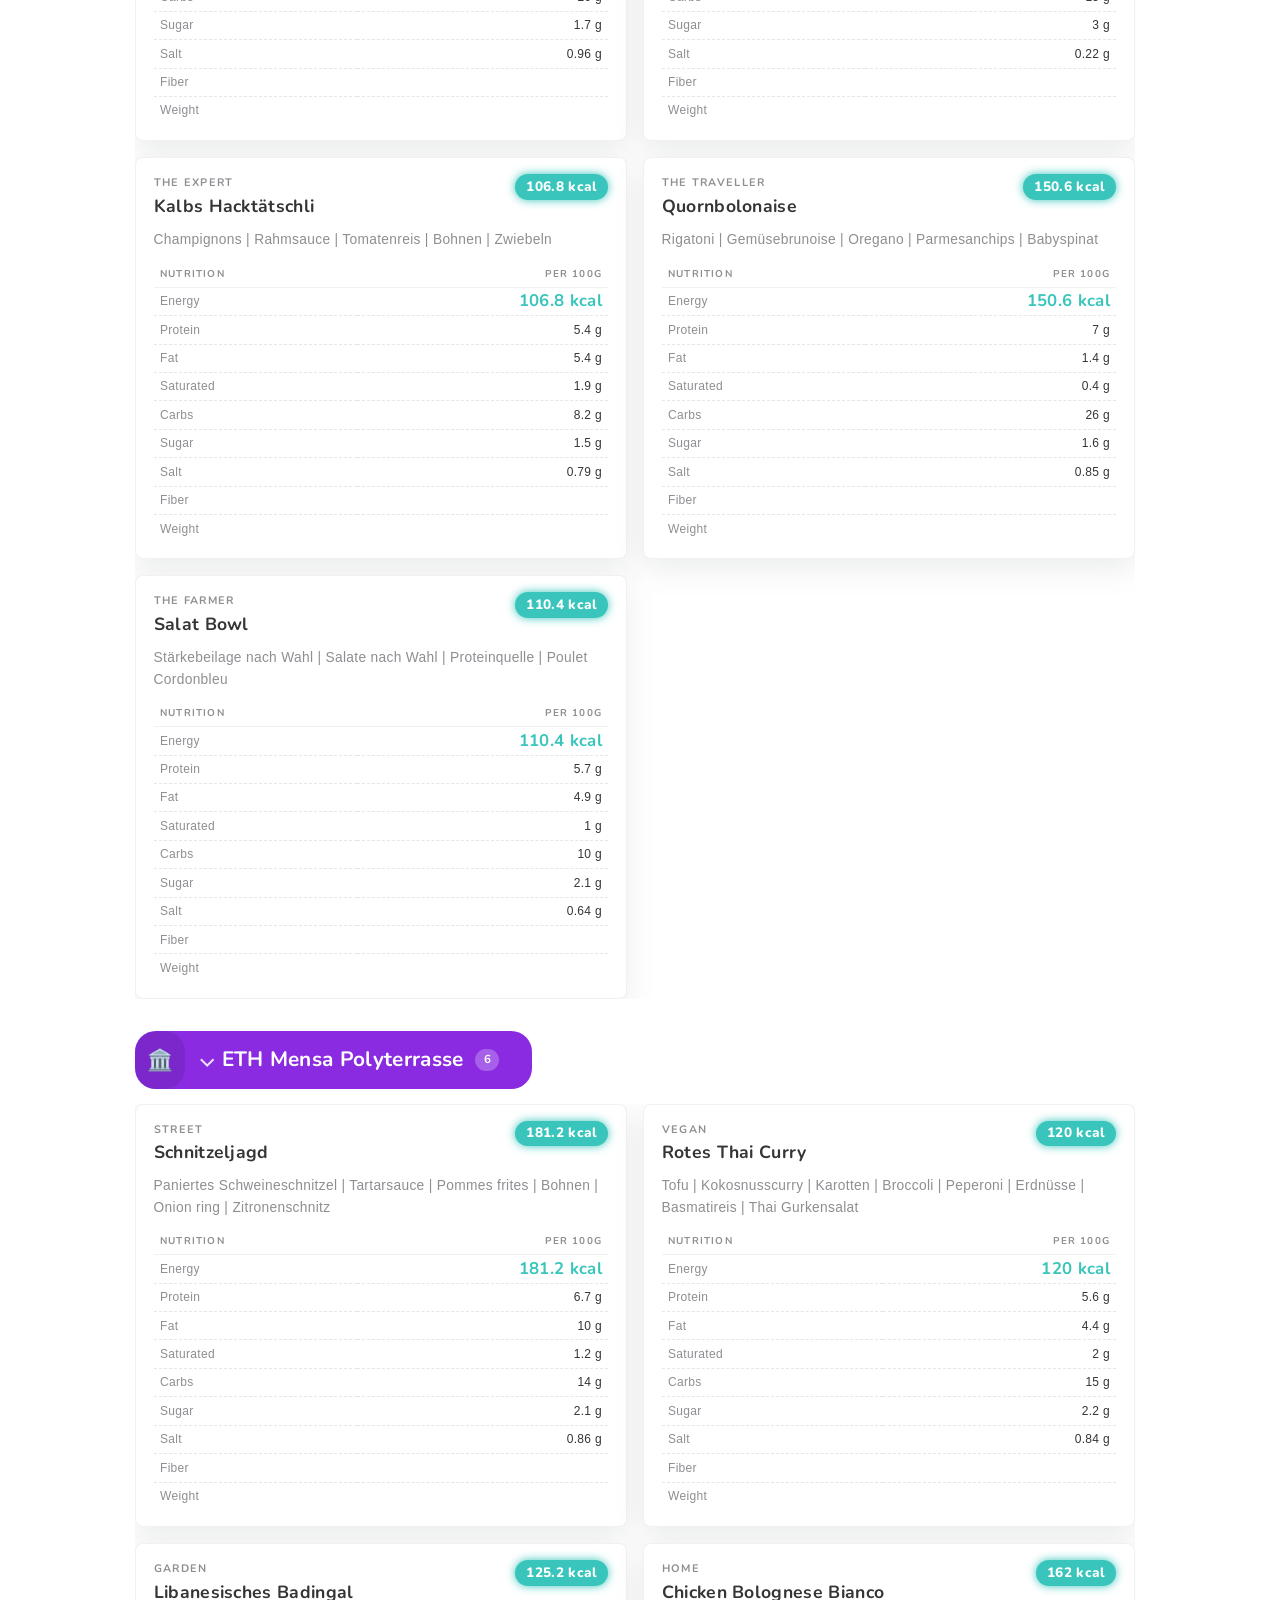
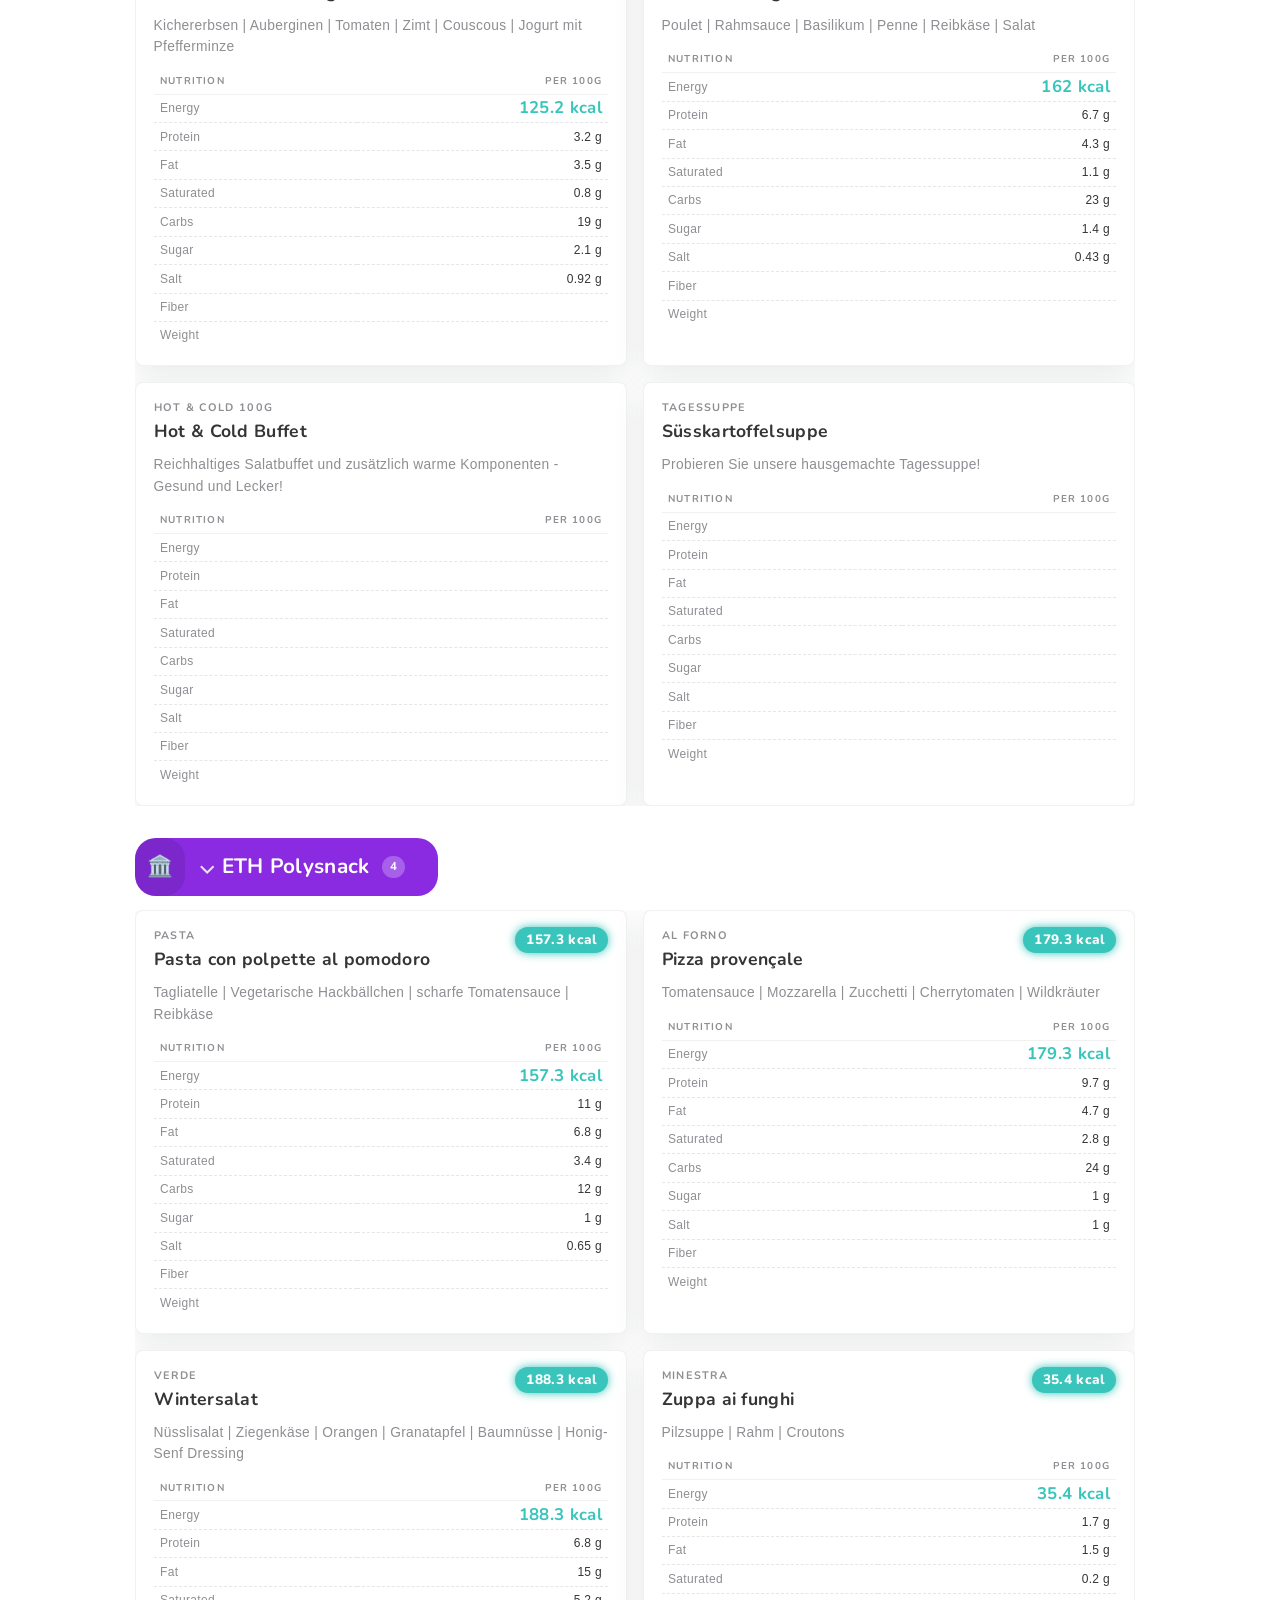
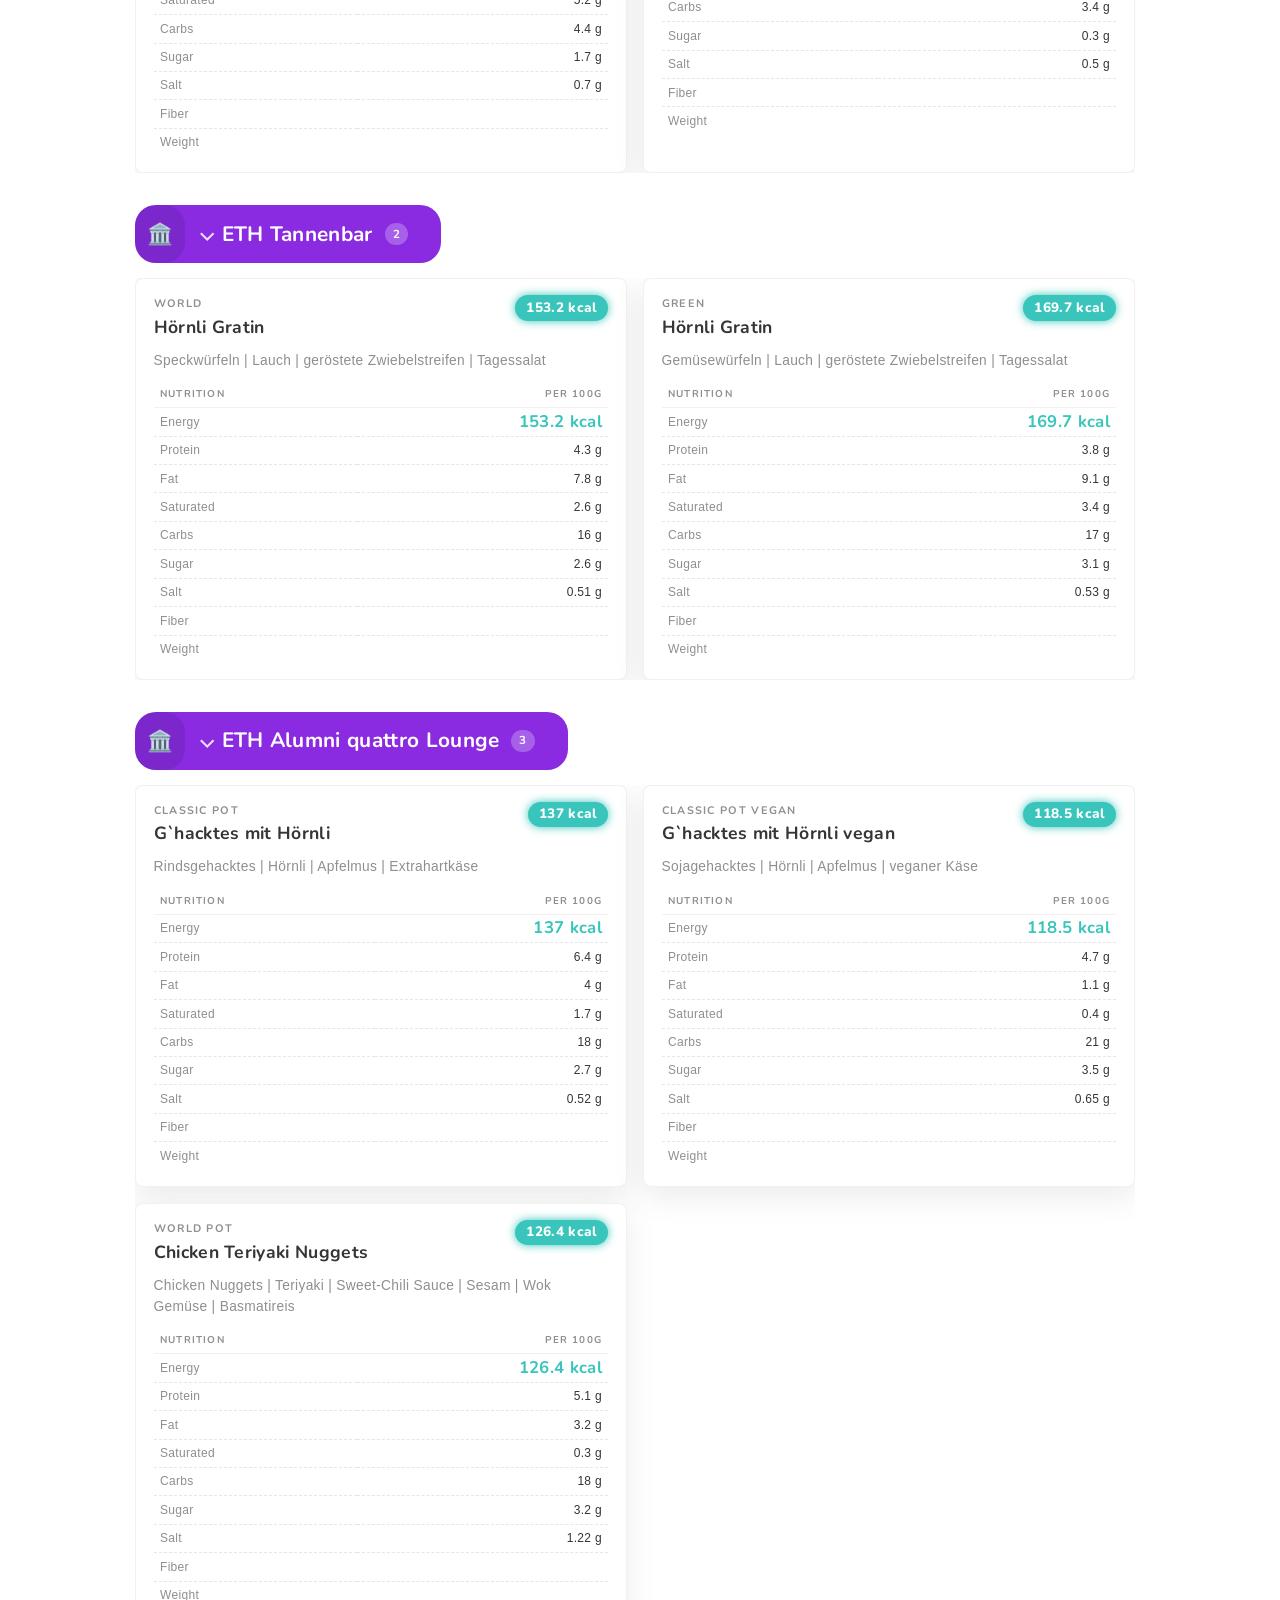
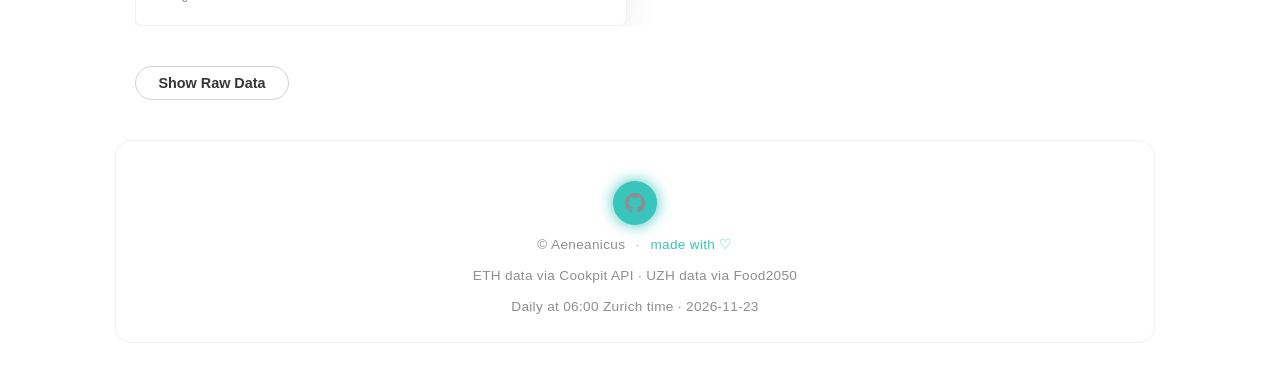
==== commit 2dfc4c2a: "deploy: ffa51111b0181d89cbacf57a6c4df80e5bc41562" ====
--- a/index.html
+++ b/index.html
@@ -2,7 +2,7 @@
 <html lang="en">
 <head>
   <meta charset="utf-8">
-  <title>Mensa Kawaii — 2026-11-22</title>
+  <title>Mensa Kawaii — 2026-11-23</title>
   <meta name="viewport" content="width=device-width,initial-scale=1">
   <meta name="description" content="ETH & UZH mensa menus with full nutrition — kawaii edition.">
   <link rel="preconnect" href="https://fonts.googleapis.com">
@@ -111,7 +111,7 @@
         ·
         UZH data via <a href="https://app.food2050.ch" target="_blank" rel="noopener">Food2050</a>
       </div>
-      <div class="footer-updated">Daily at 06:00 Zurich time · <span id="footer-date">2026-11-22</span></div>
+      <div class="footer-updated">Daily at 06:00 Zurich time · <span id="footer-date">2026-11-23</span></div>
     </footer>
   </div>
 
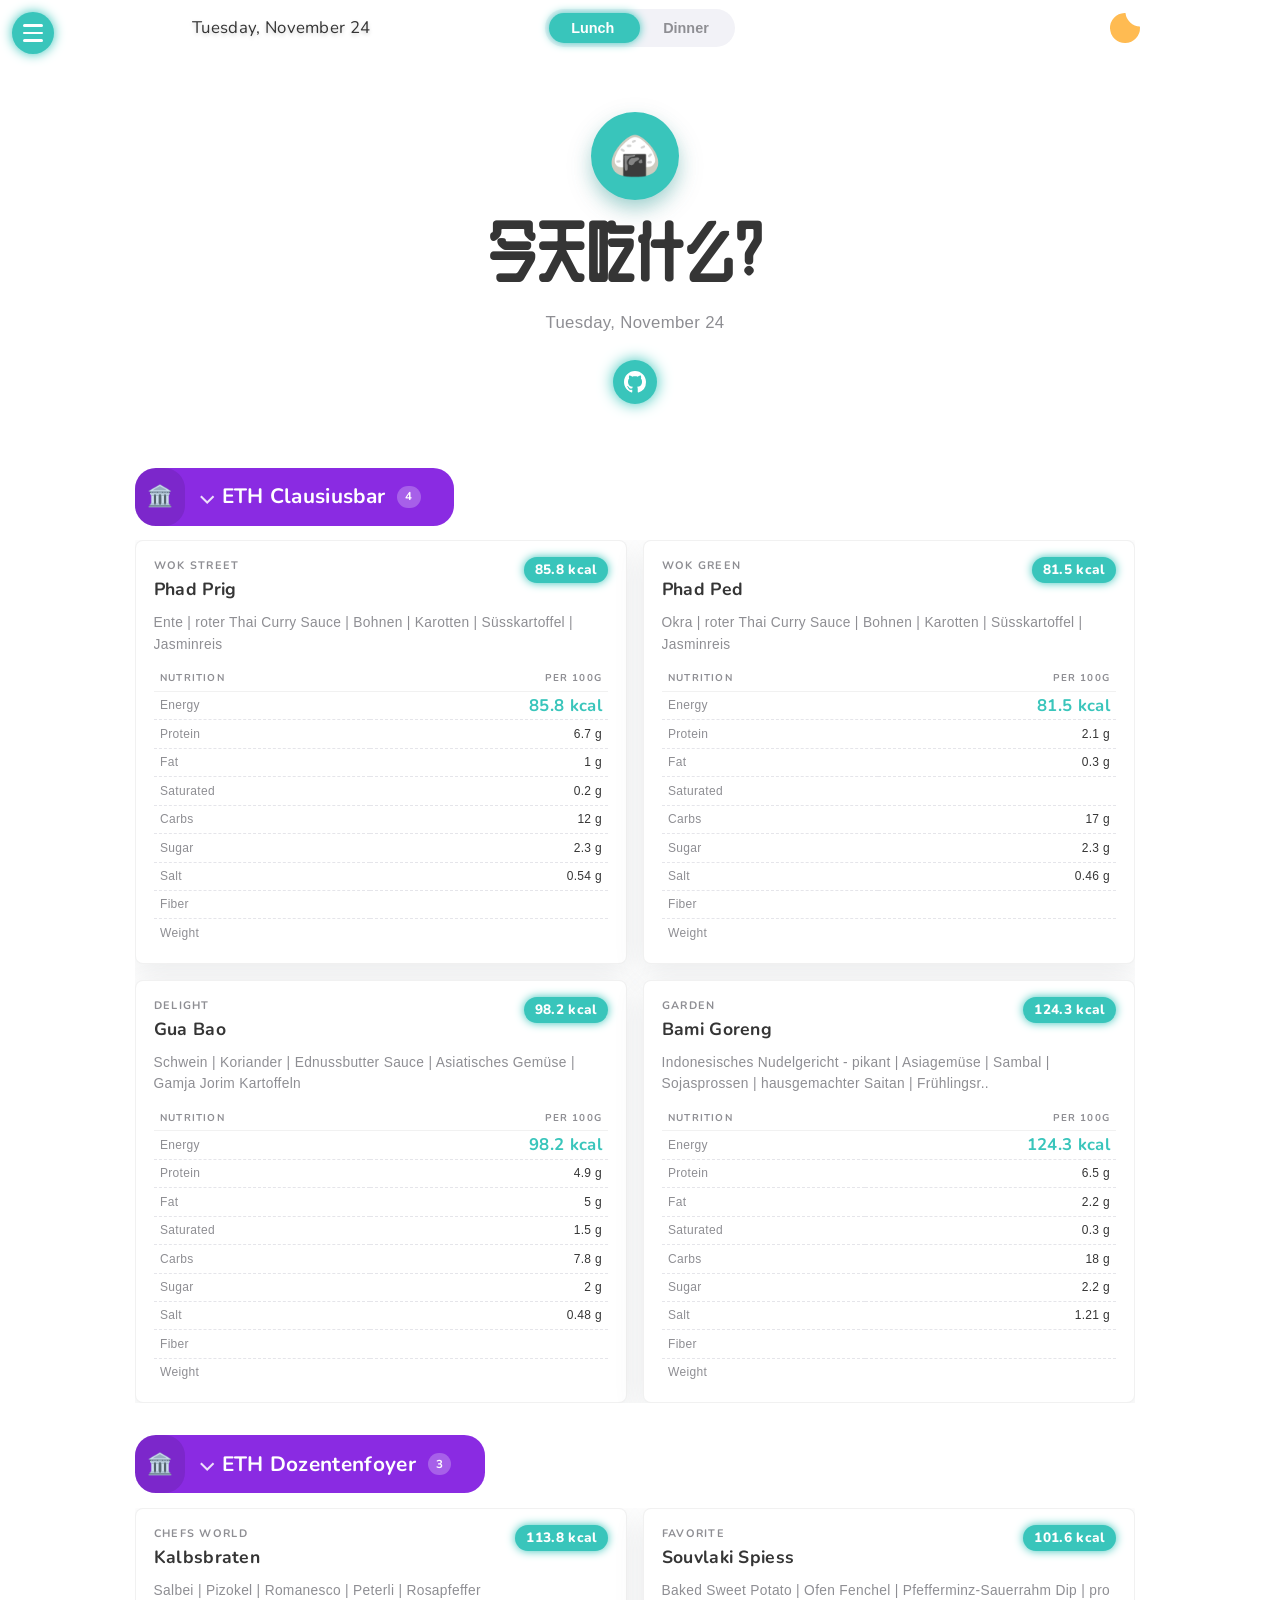
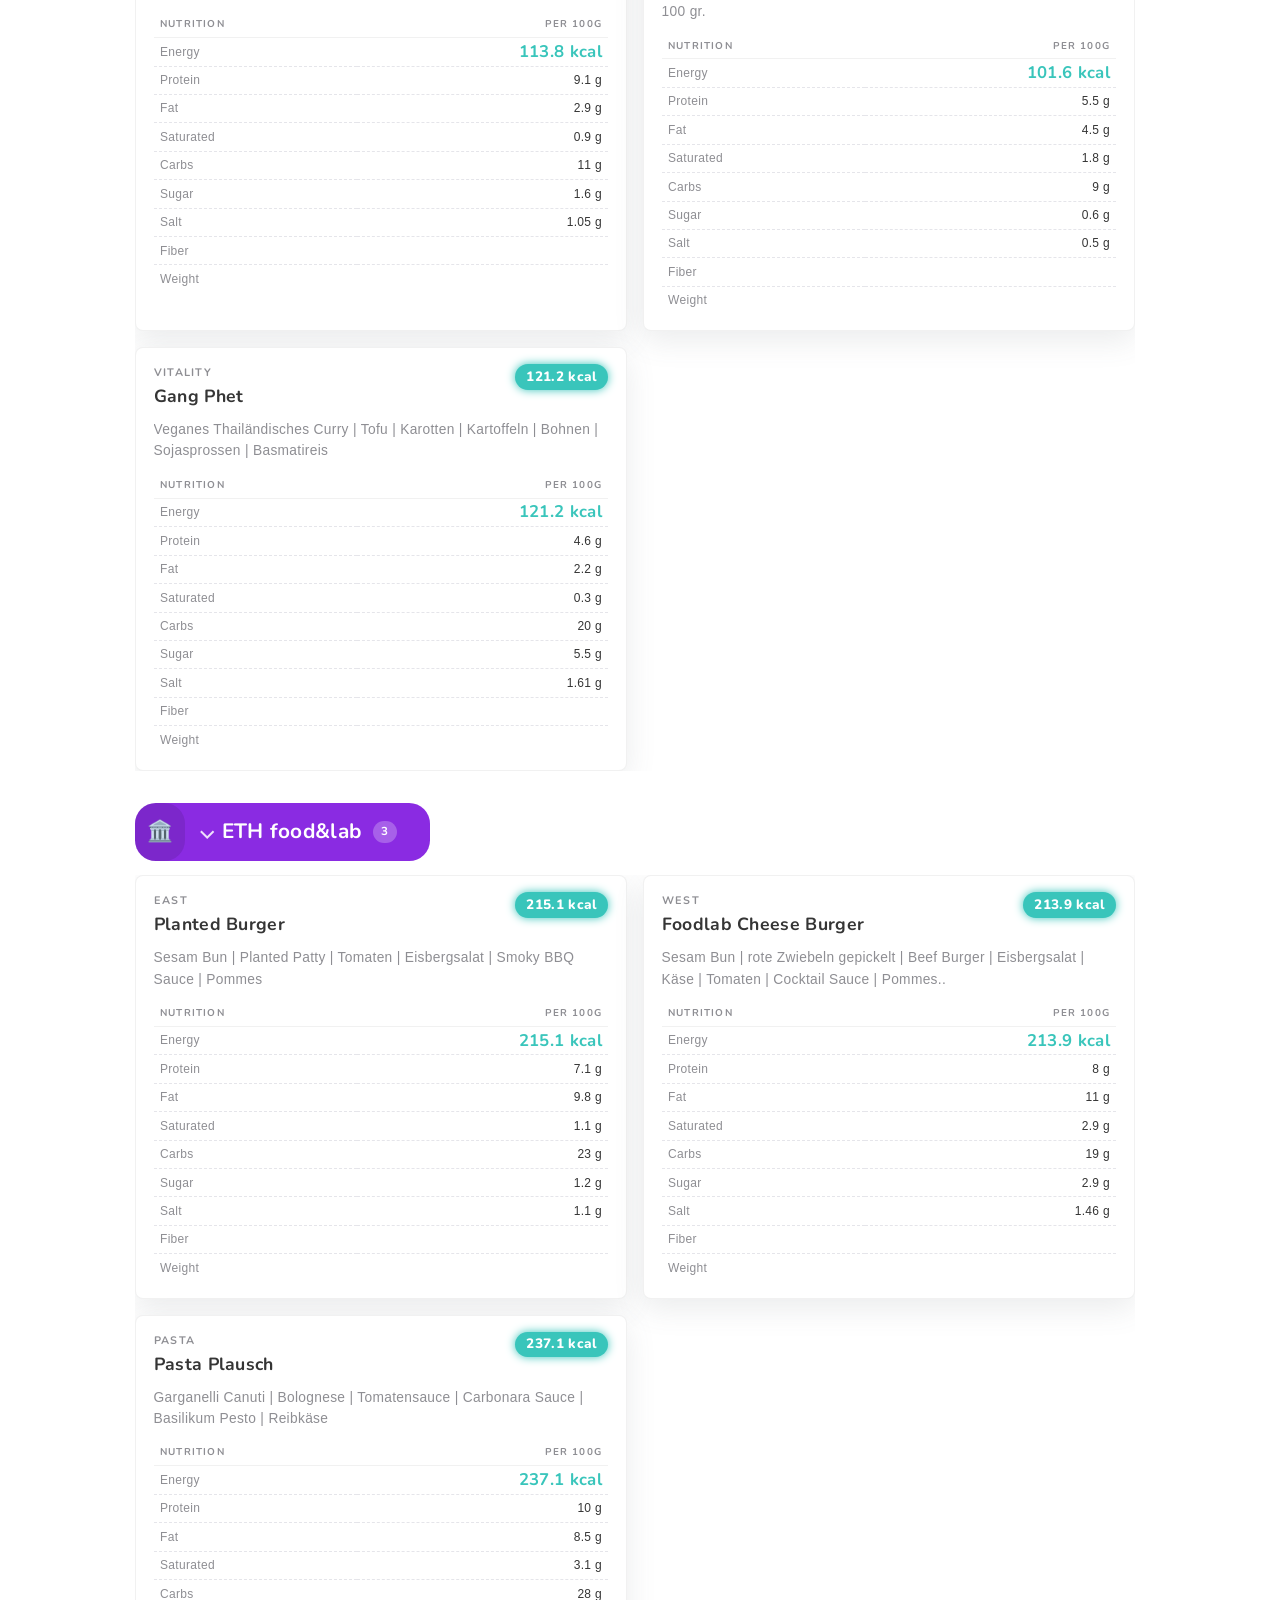
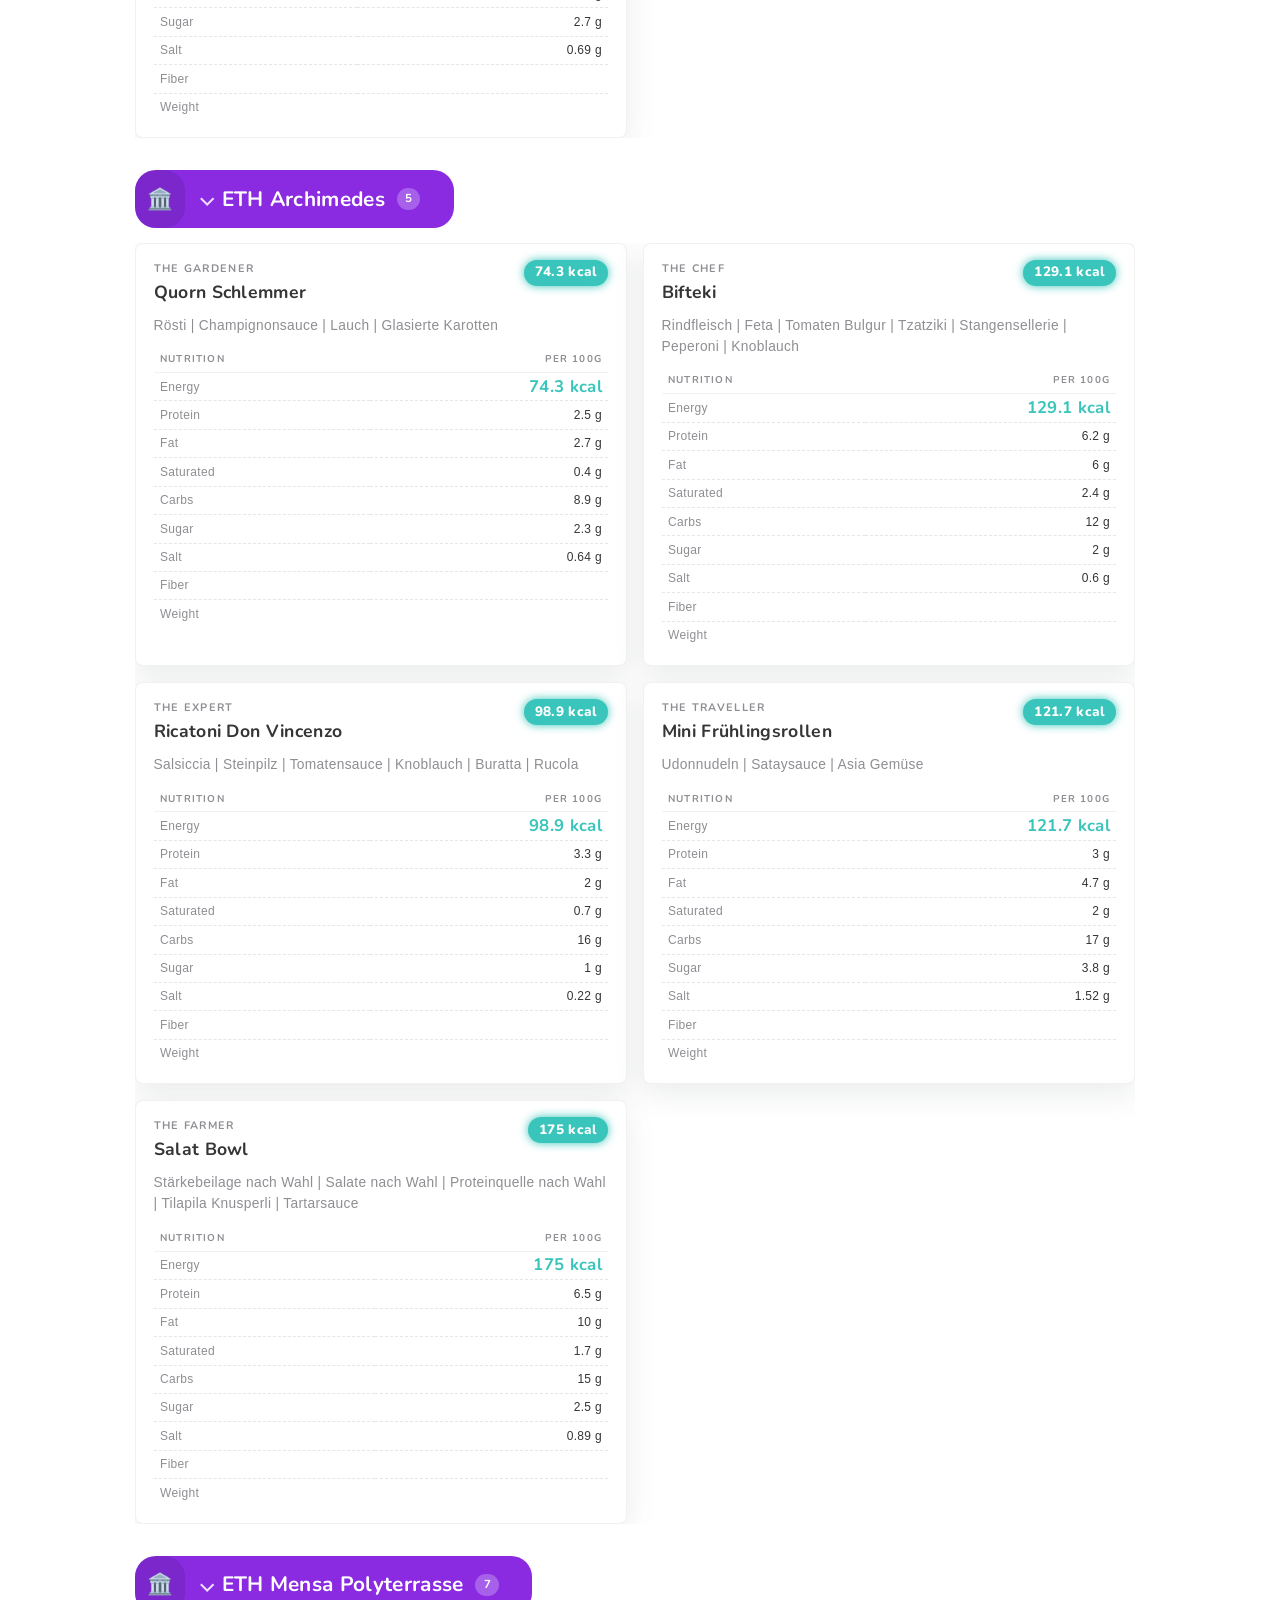
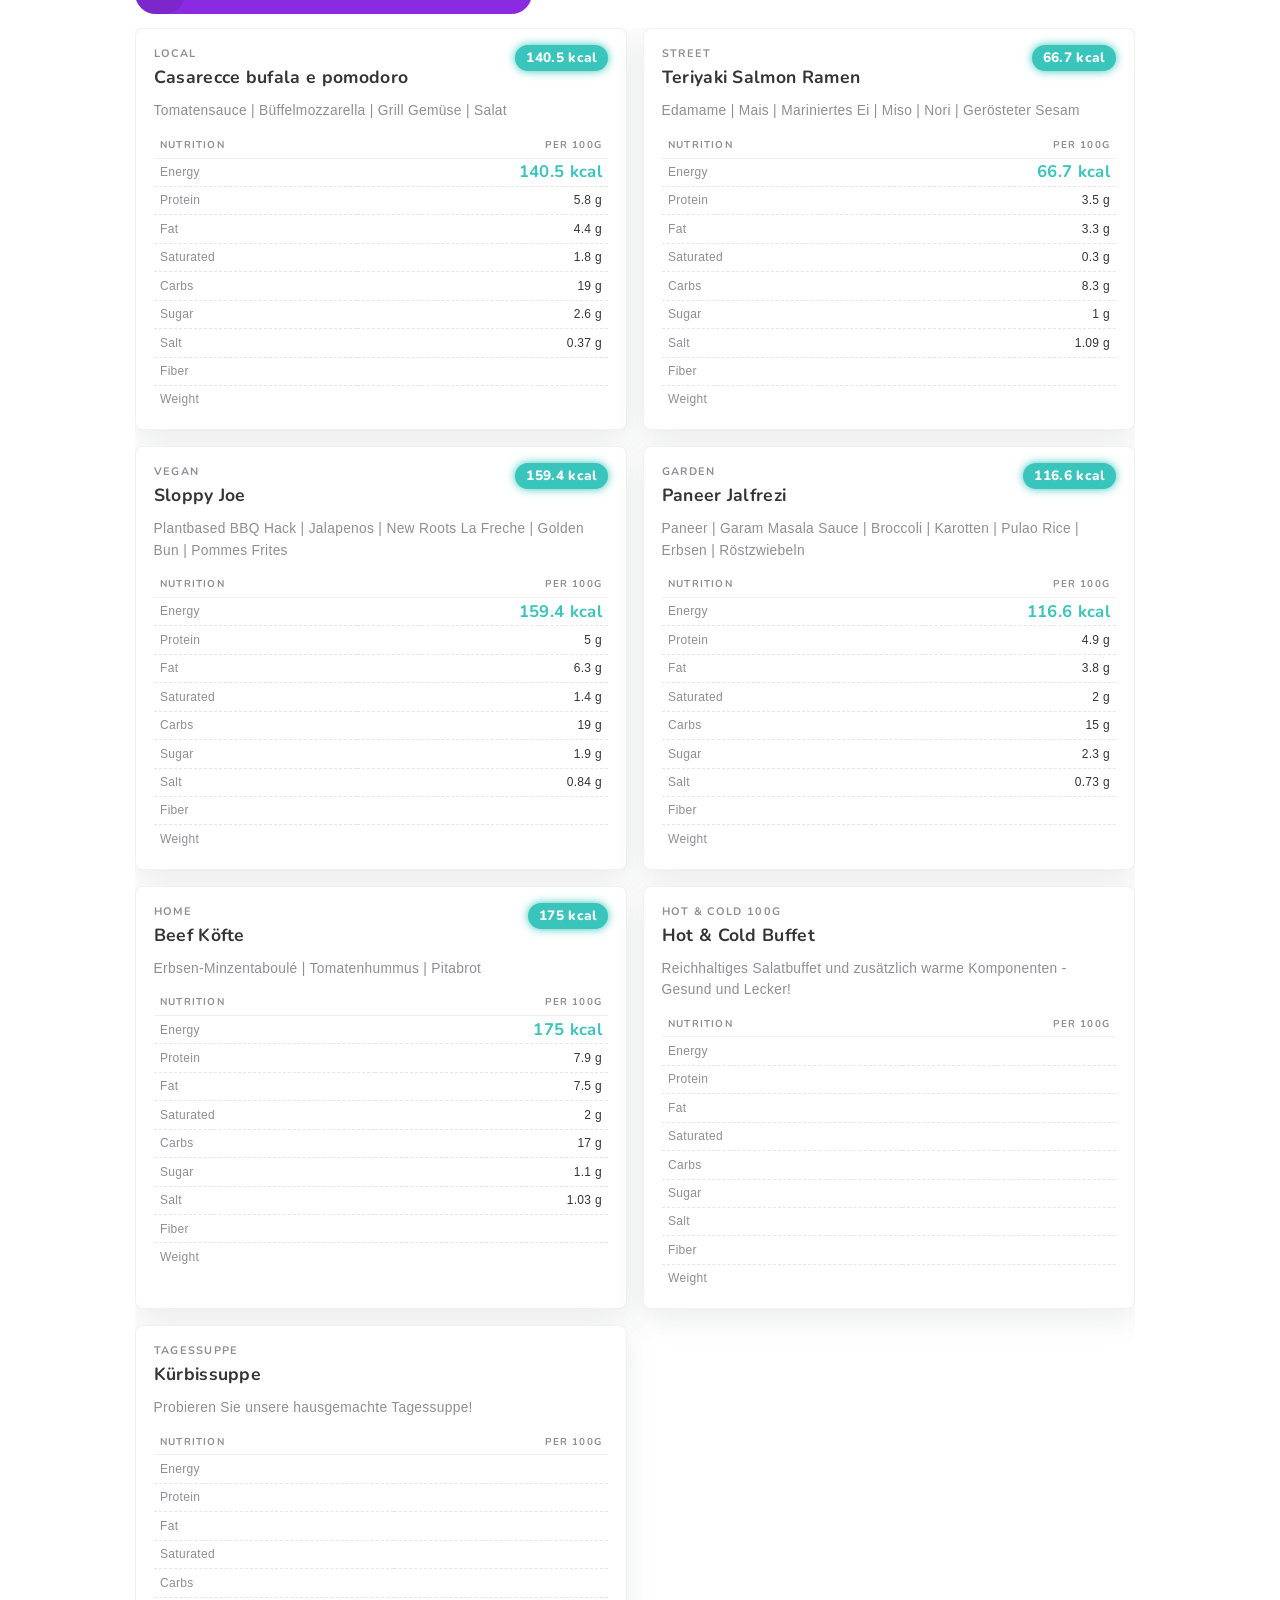
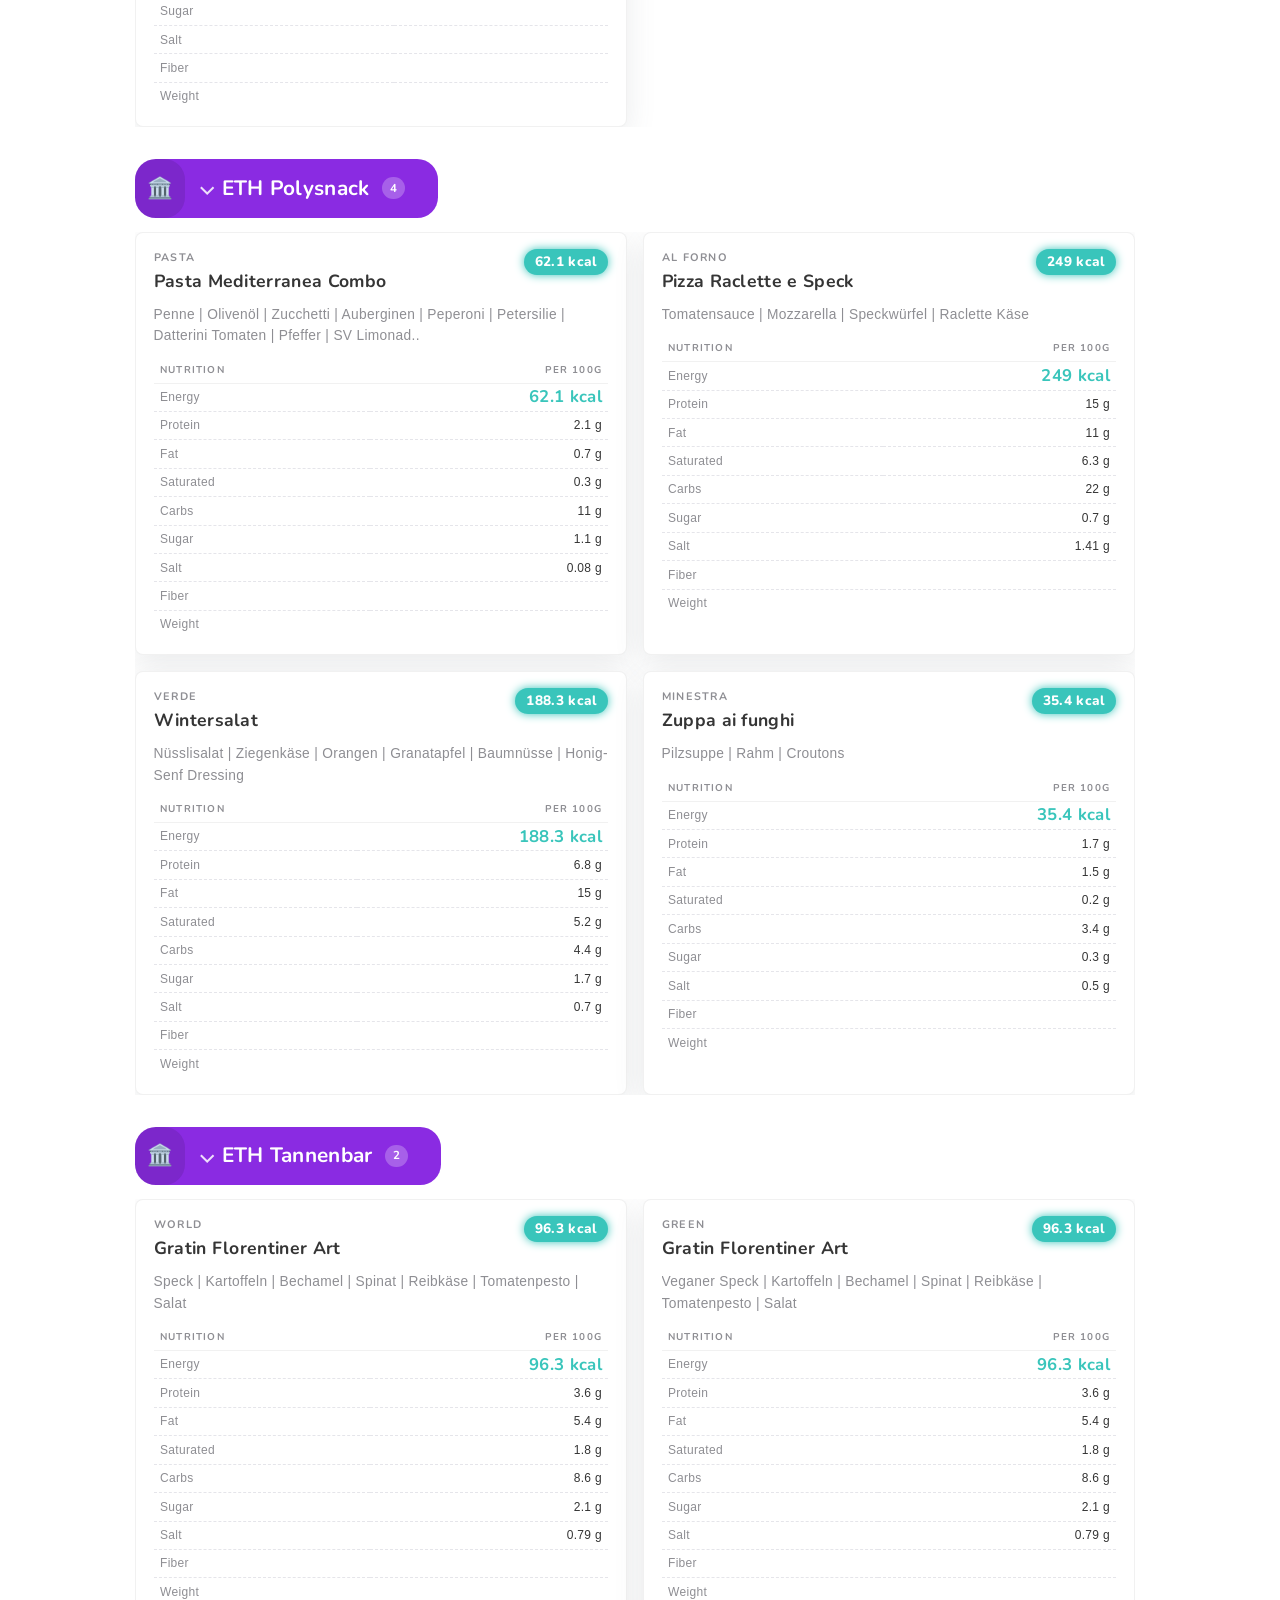
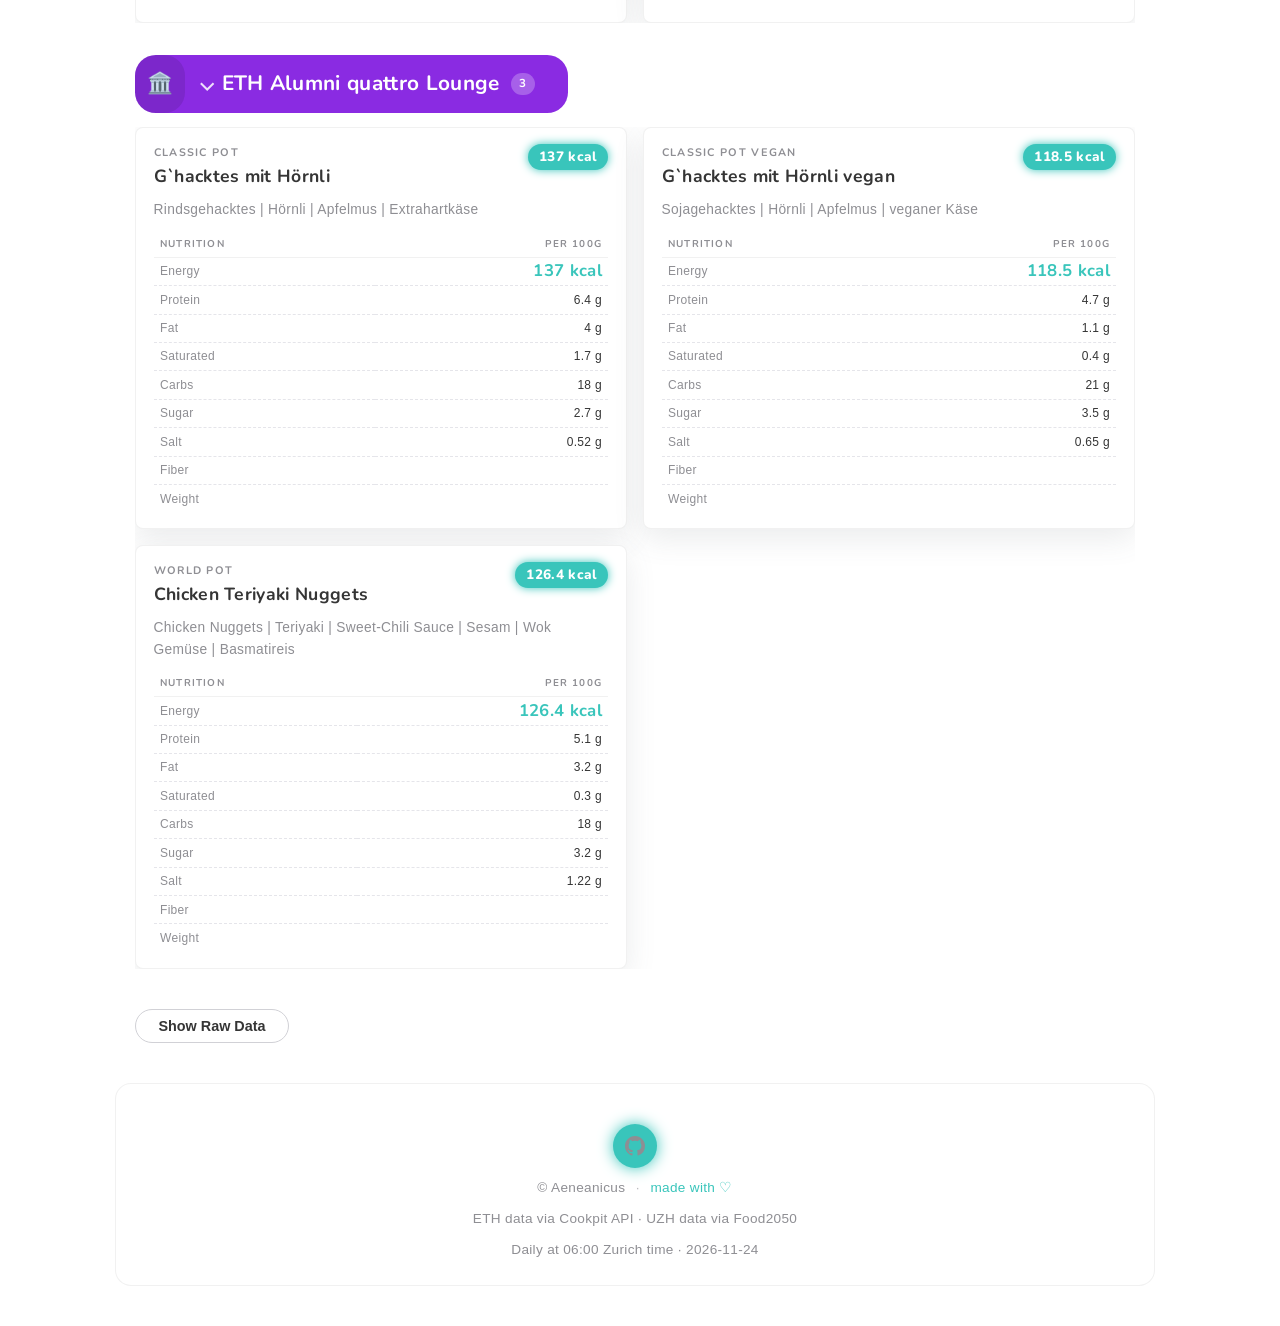
==== commit 6bceaa33: "deploy: ffa51111b0181d89cbacf57a6c4df80e5bc41562" ====
--- a/index.html
+++ b/index.html
@@ -2,7 +2,7 @@
 <html lang="en">
 <head>
   <meta charset="utf-8">
-  <title>Mensa Kawaii — 2026-11-23</title>
+  <title>Mensa Kawaii — 2026-11-24</title>
   <meta name="viewport" content="width=device-width,initial-scale=1">
   <meta name="description" content="ETH & UZH mensa menus with full nutrition — kawaii edition.">
   <link rel="preconnect" href="https://fonts.googleapis.com">
@@ -111,7 +111,7 @@
         ·
         UZH data via <a href="https://app.food2050.ch" target="_blank" rel="noopener">Food2050</a>
       </div>
-      <div class="footer-updated">Daily at 06:00 Zurich time · <span id="footer-date">2026-11-23</span></div>
+      <div class="footer-updated">Daily at 06:00 Zurich time · <span id="footer-date">2026-11-24</span></div>
     </footer>
   </div>
 
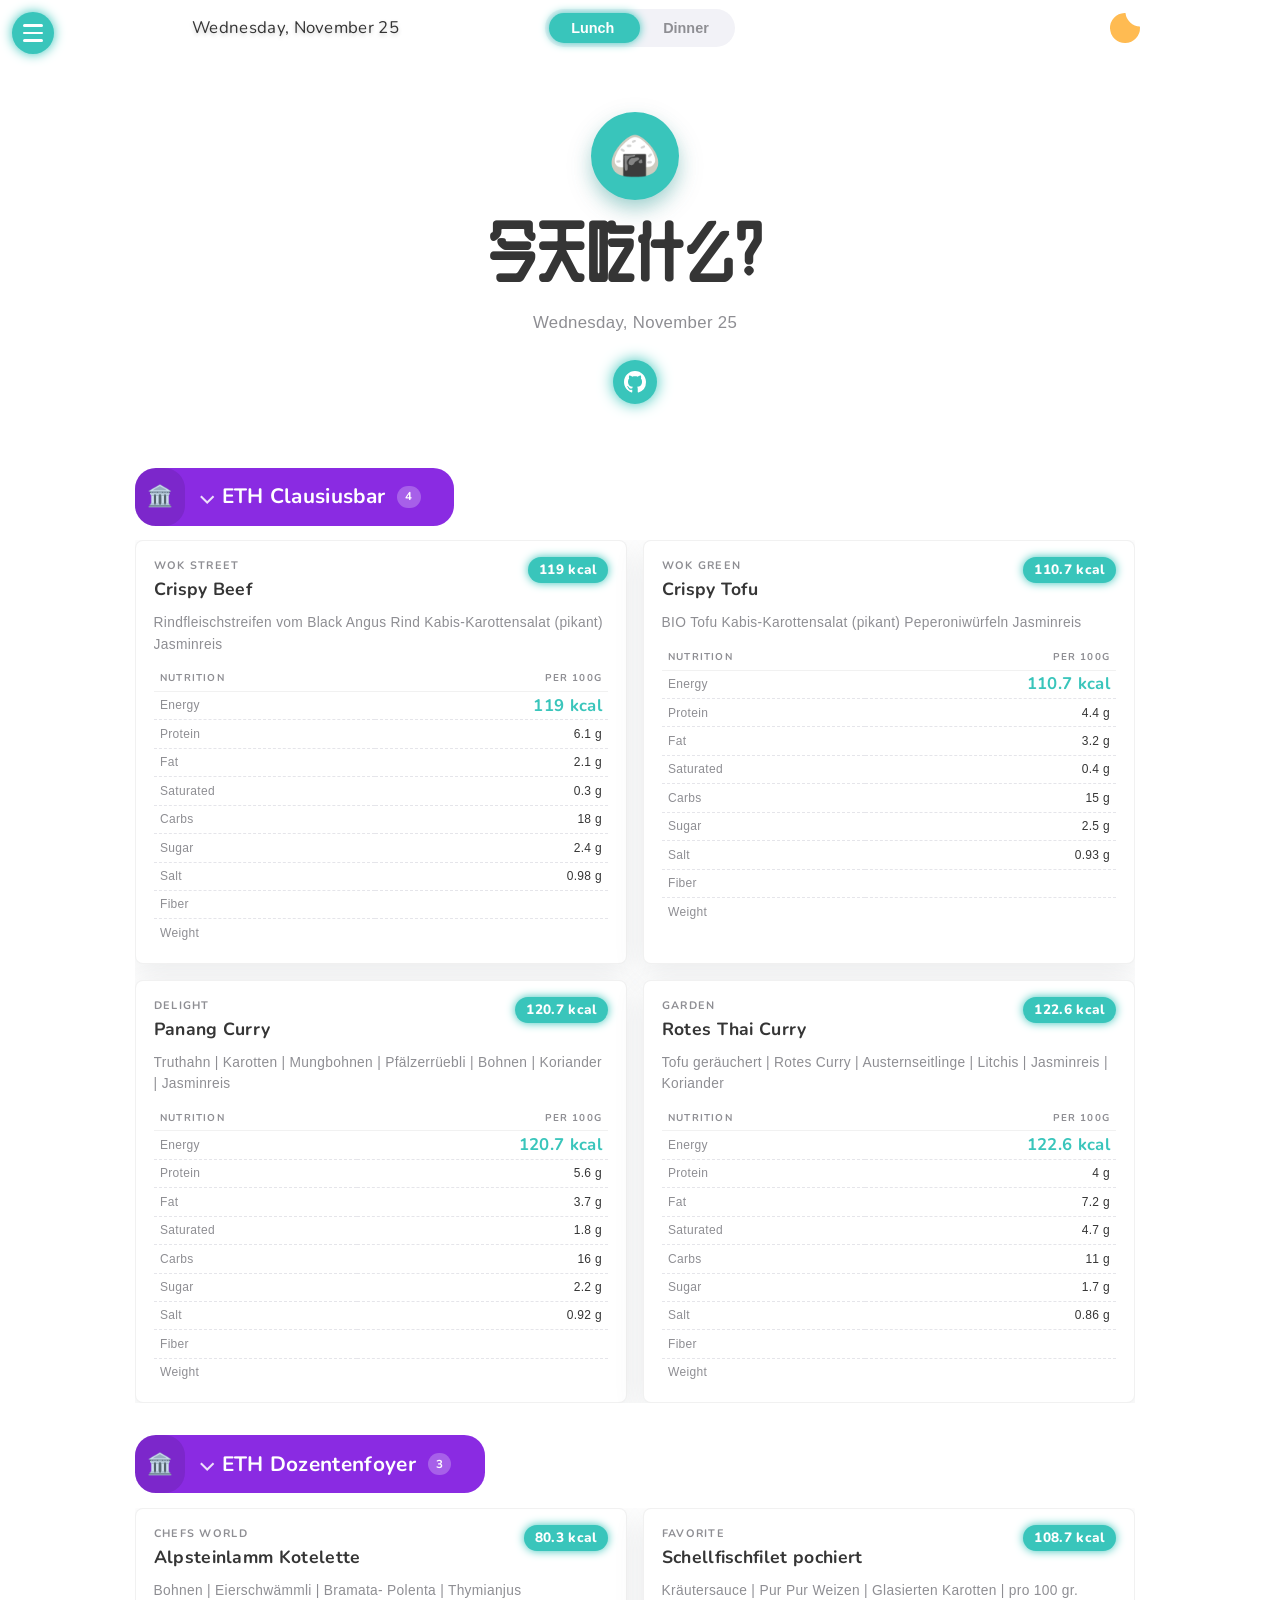
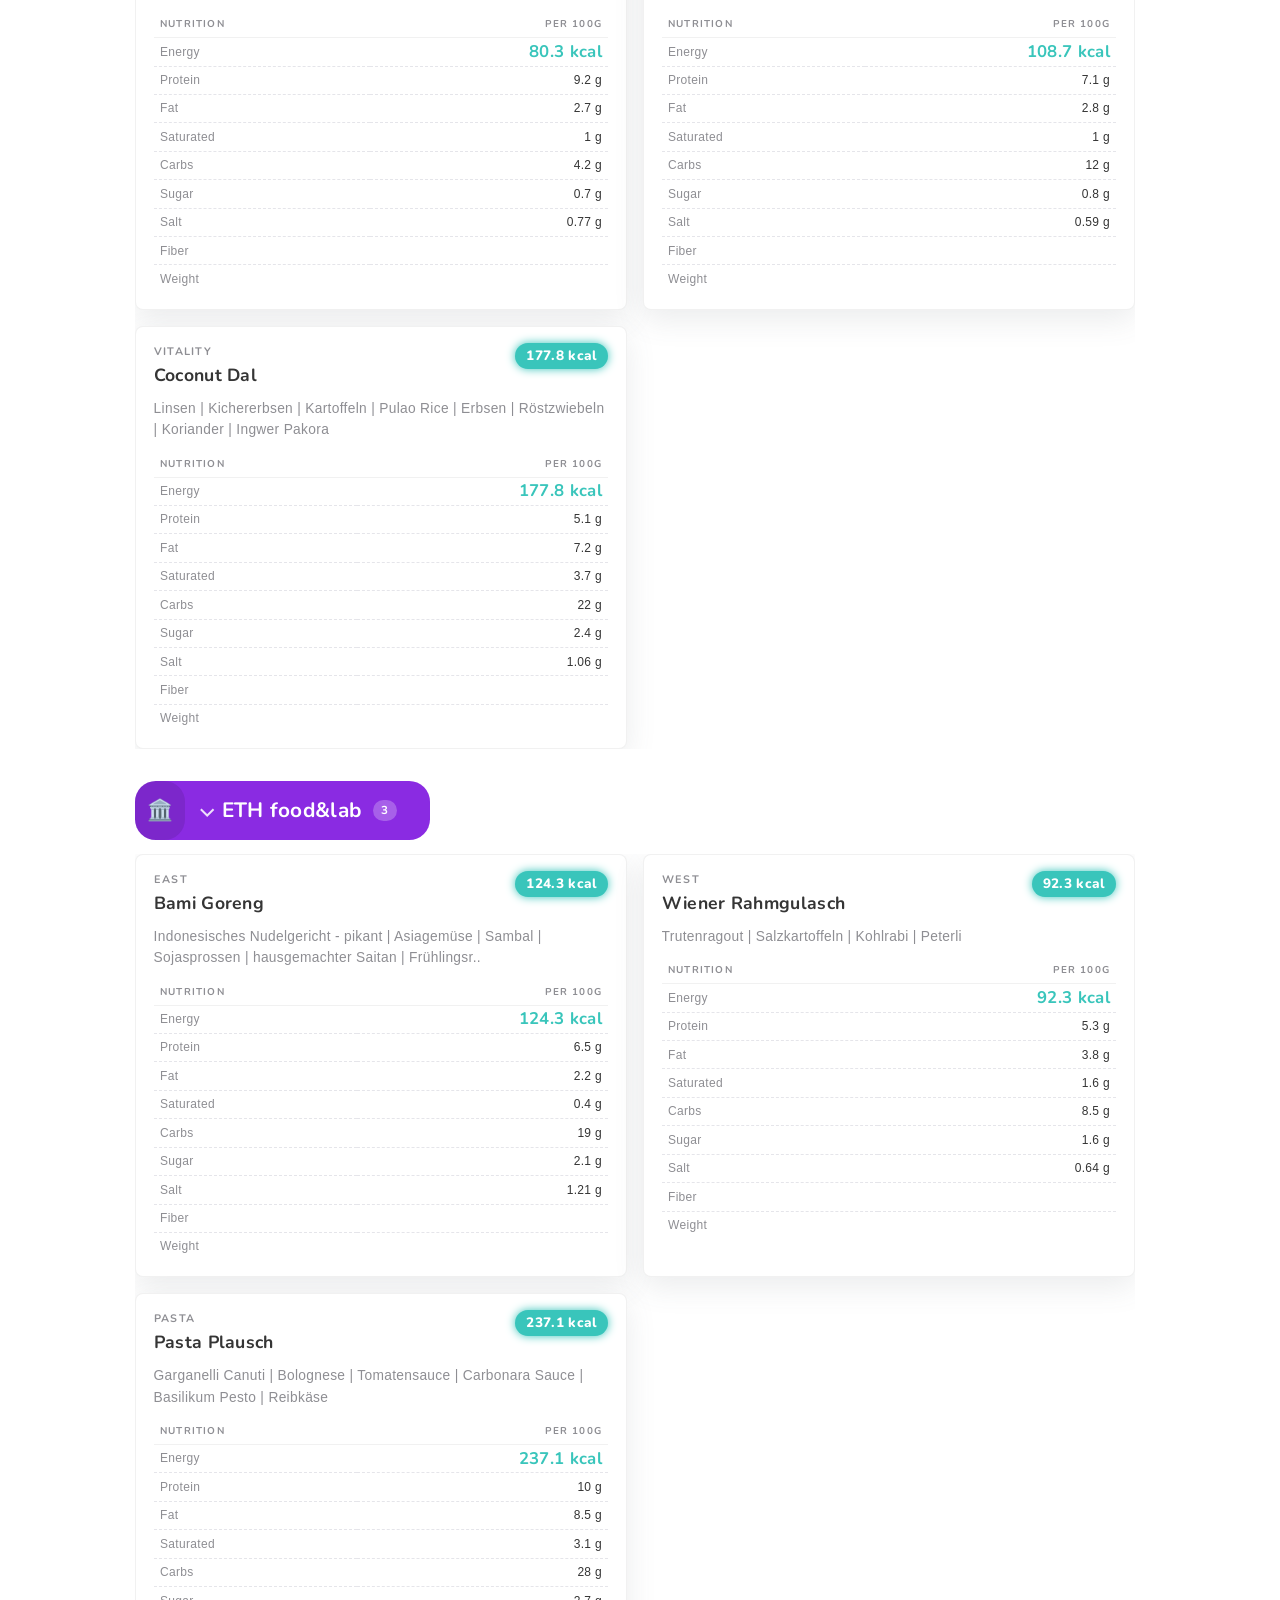
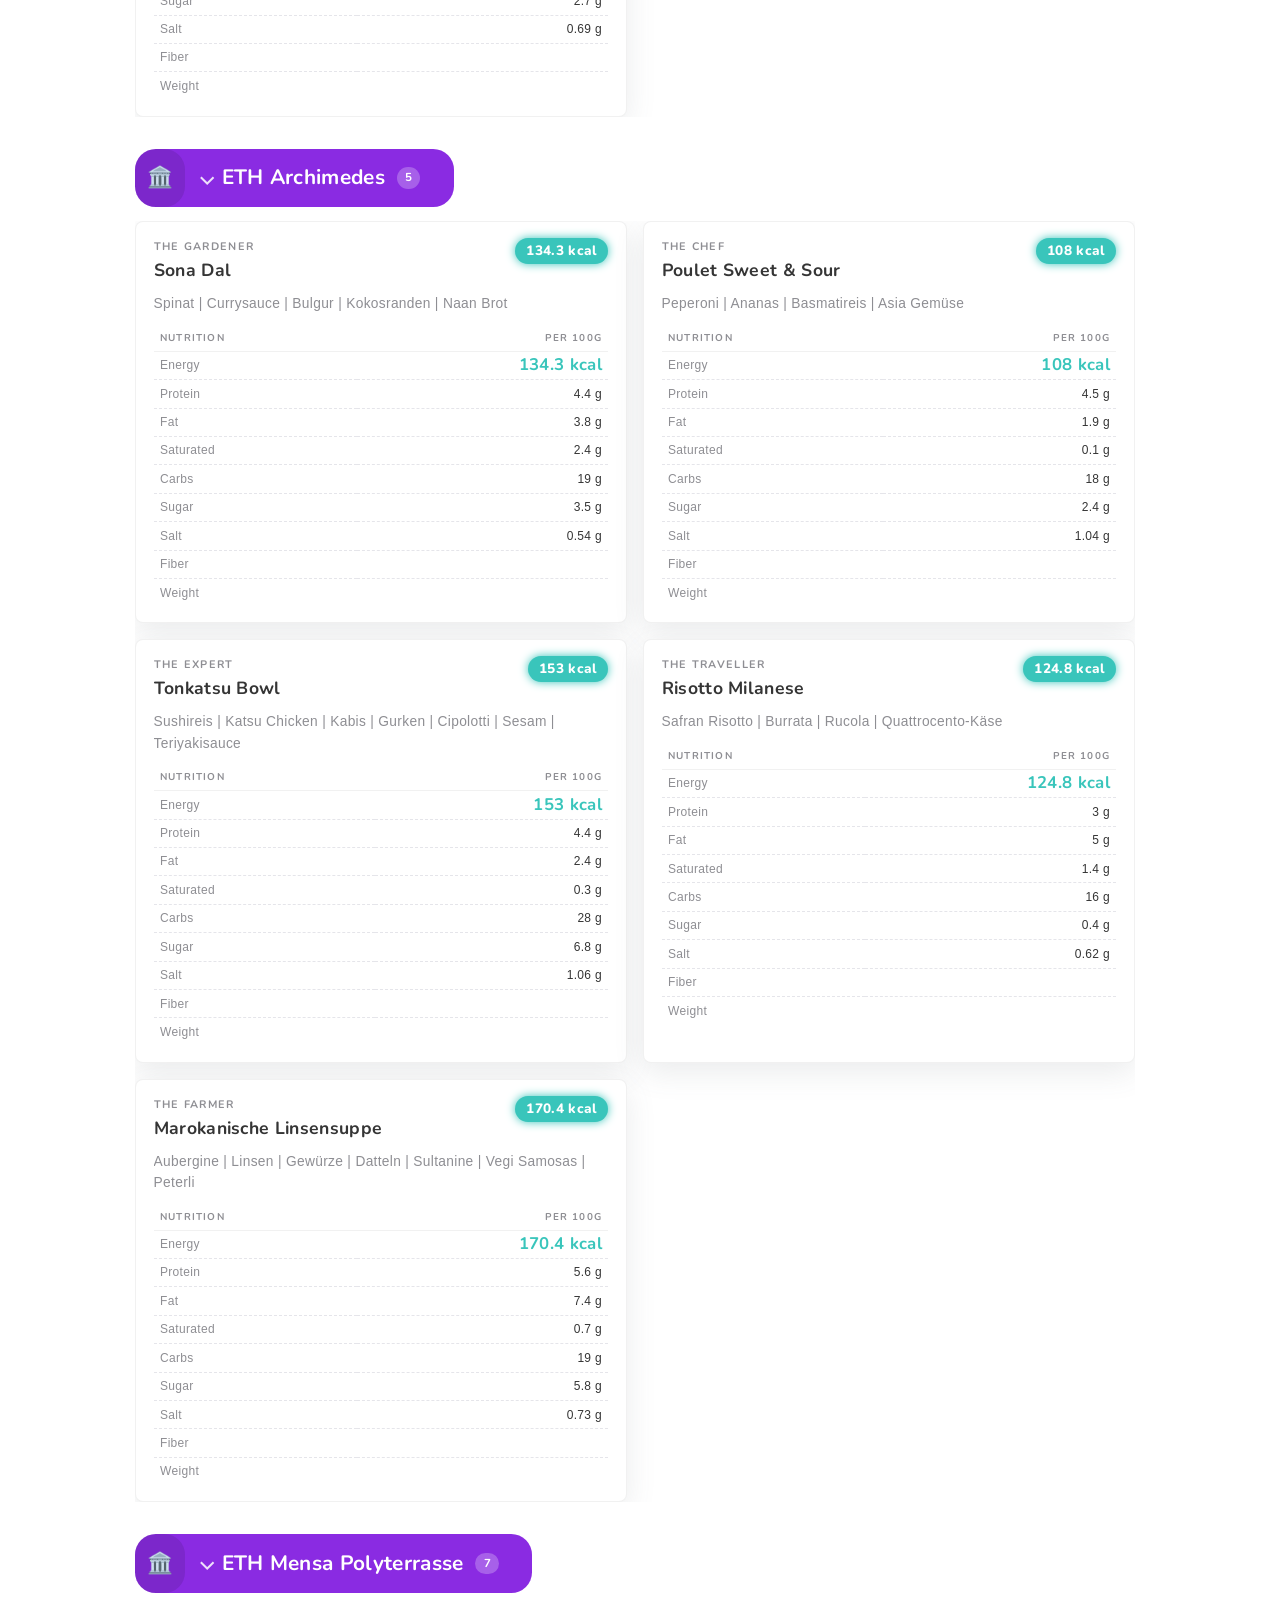
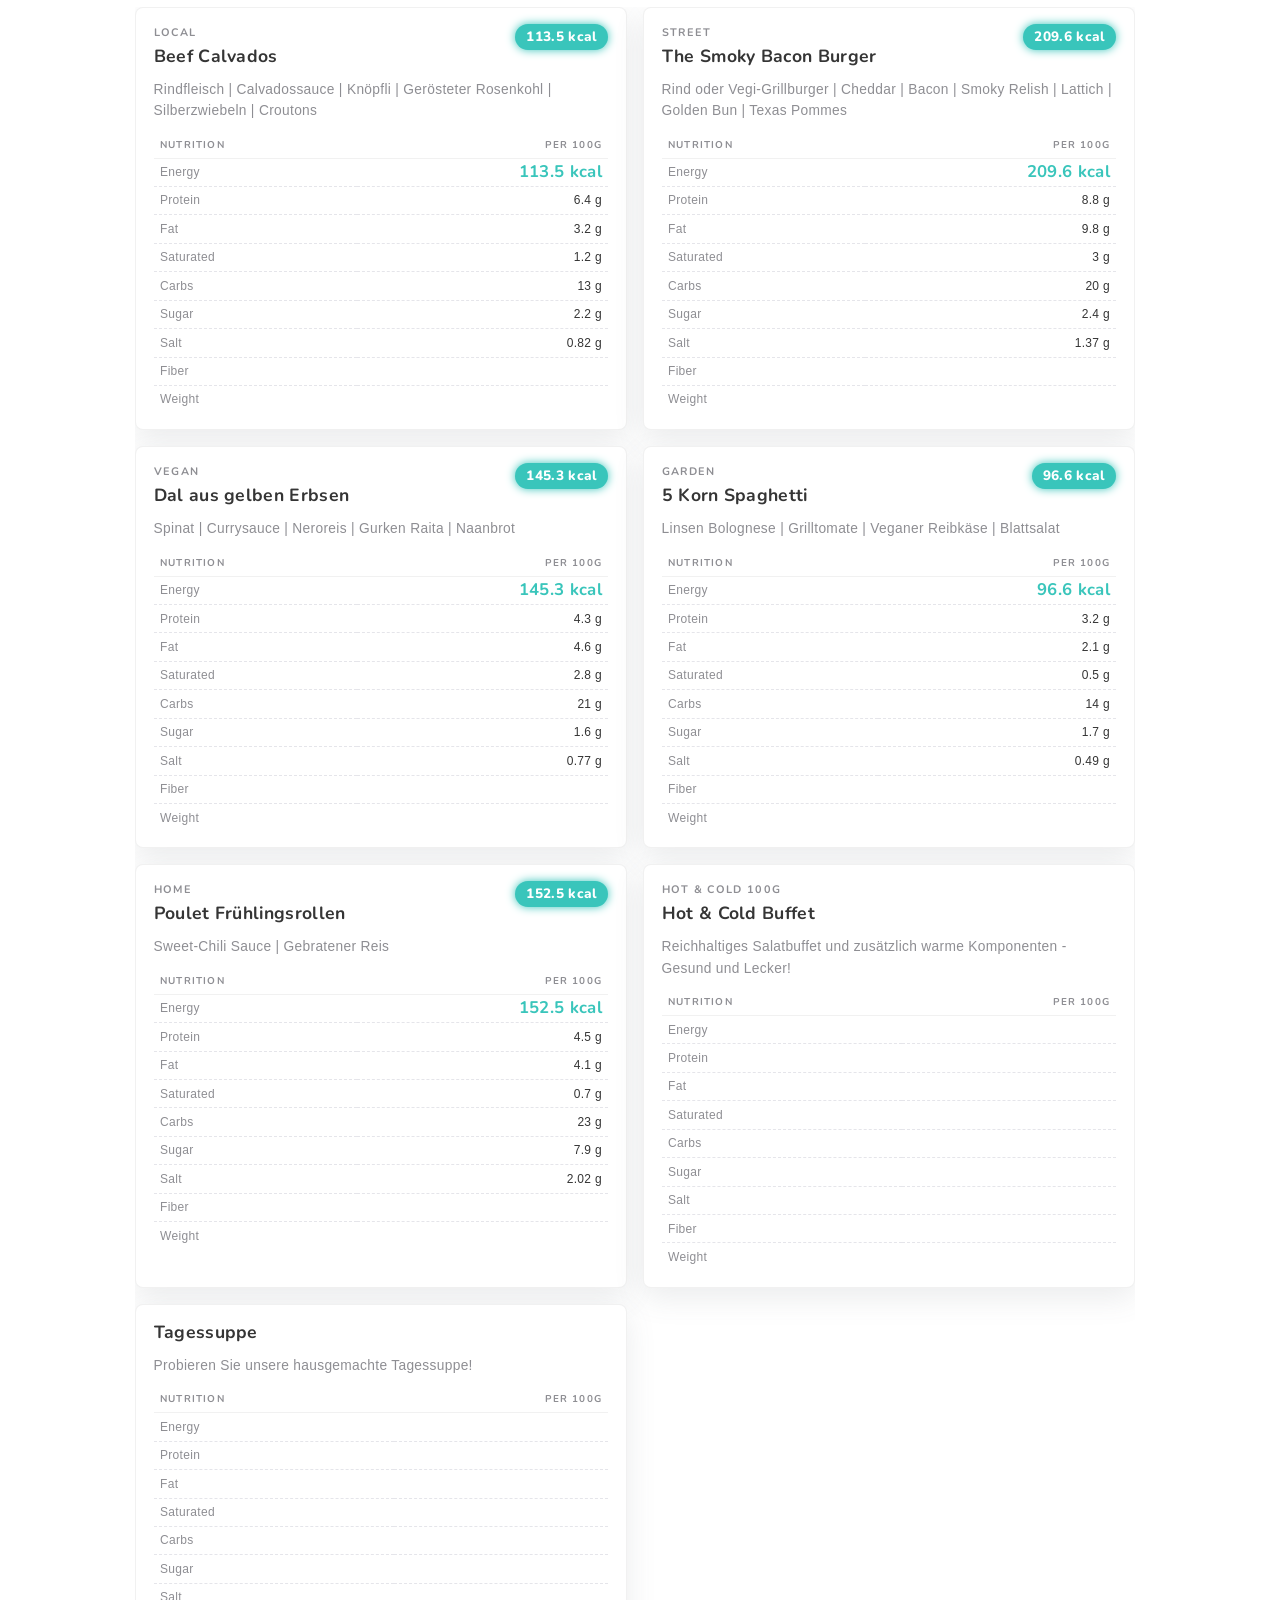
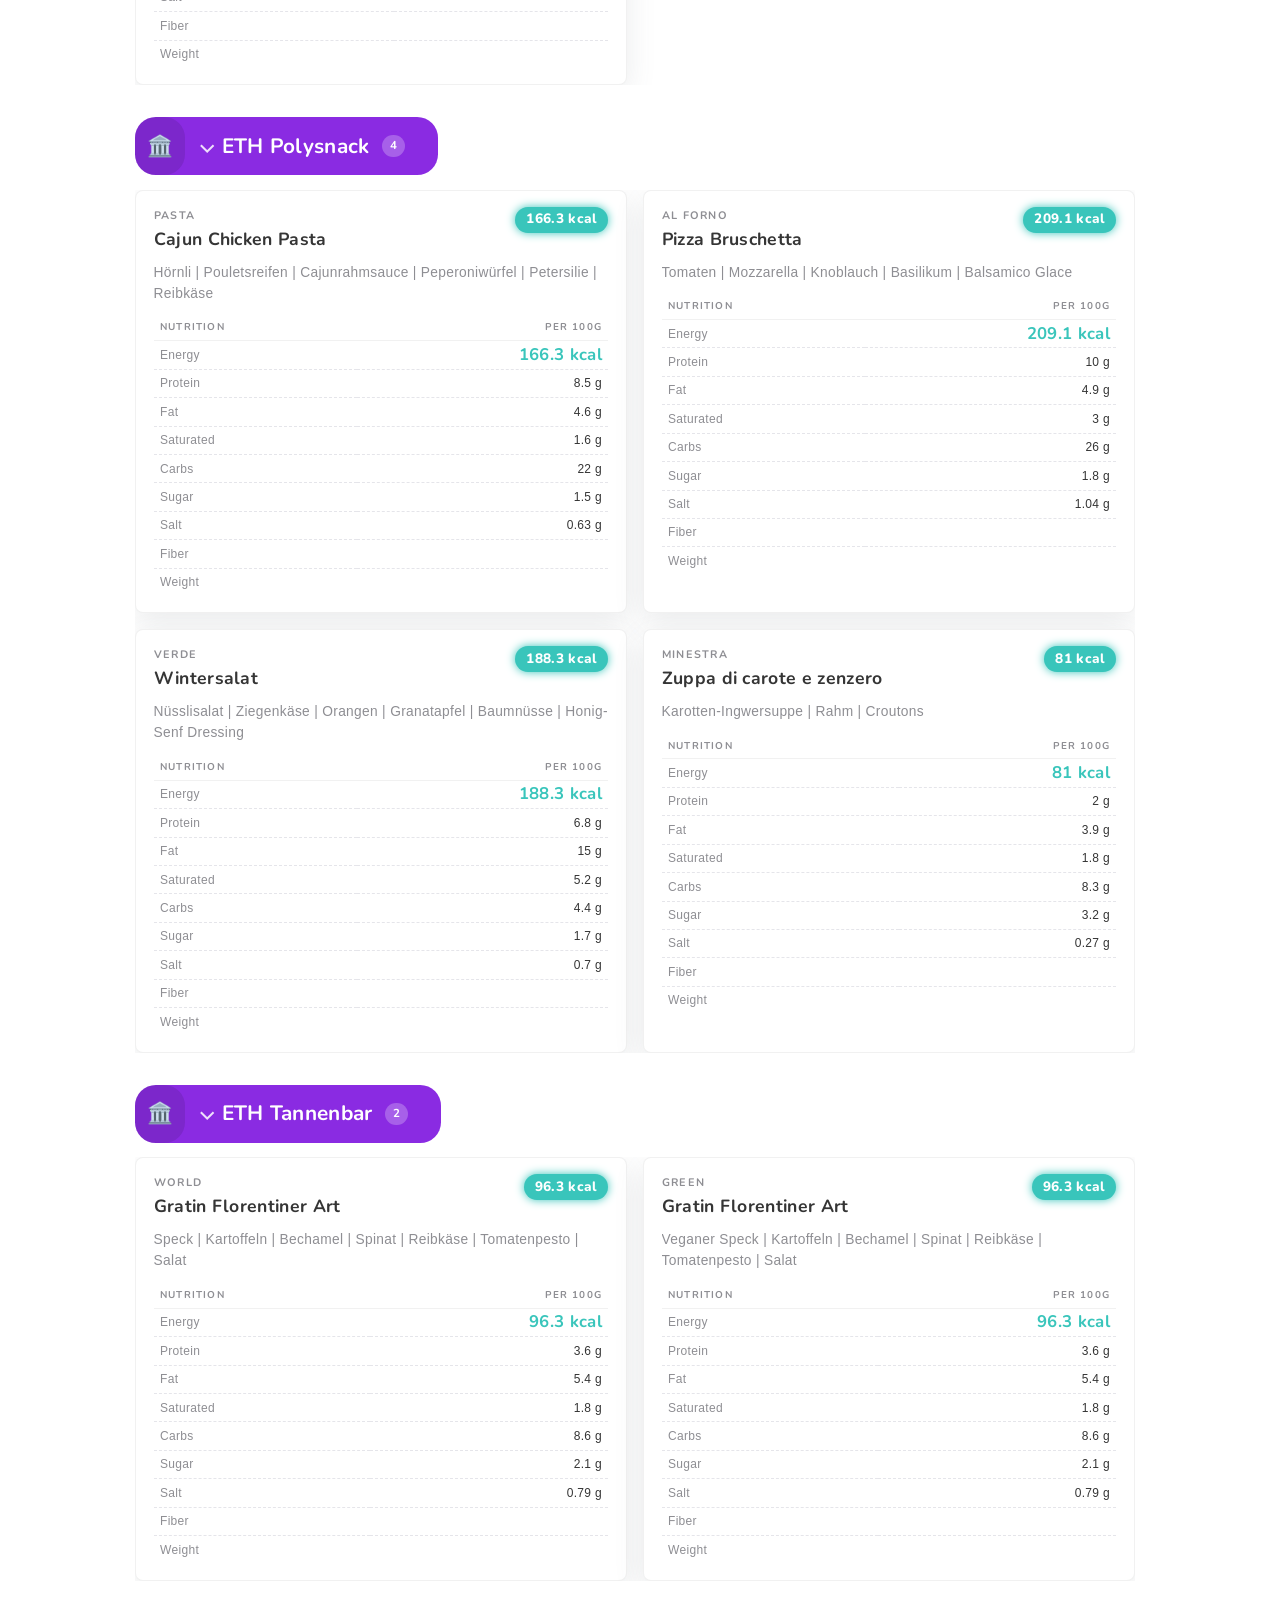
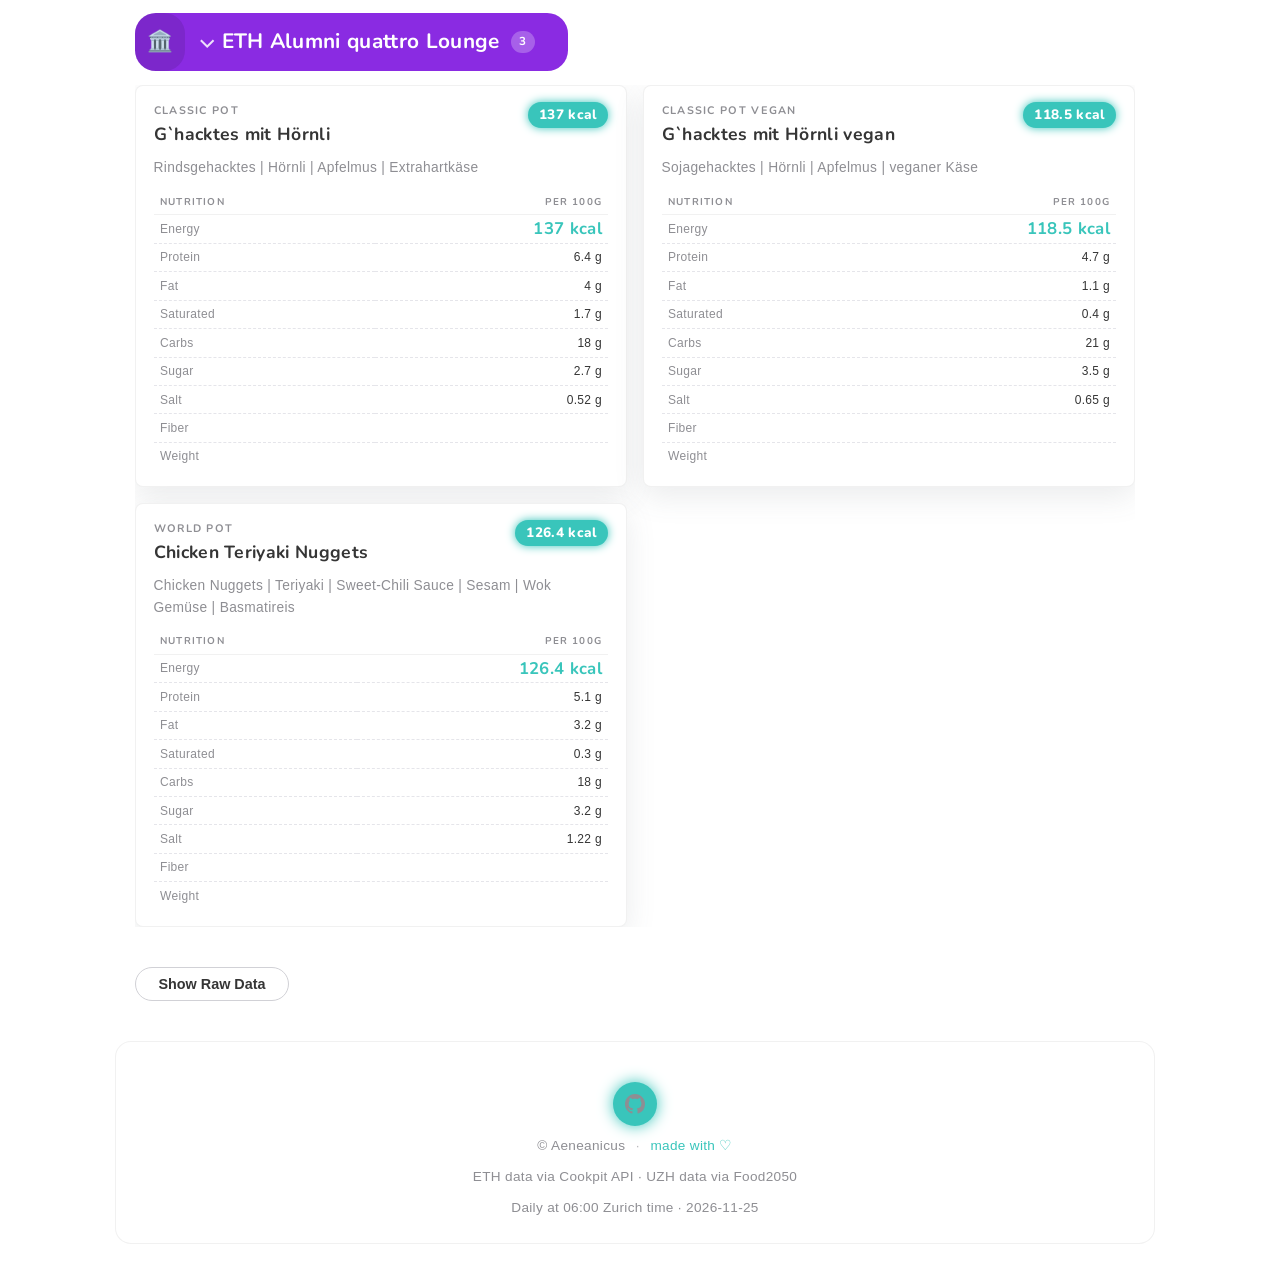
==== commit f813f5df: "deploy: ffa51111b0181d89cbacf57a6c4df80e5bc41562" ====
--- a/index.html
+++ b/index.html
@@ -2,7 +2,7 @@
 <html lang="en">
 <head>
   <meta charset="utf-8">
-  <title>Mensa Kawaii — 2026-11-24</title>
+  <title>Mensa Kawaii — 2026-11-25</title>
   <meta name="viewport" content="width=device-width,initial-scale=1">
   <meta name="description" content="ETH & UZH mensa menus with full nutrition — kawaii edition.">
   <link rel="preconnect" href="https://fonts.googleapis.com">
@@ -111,7 +111,7 @@
         ·
         UZH data via <a href="https://app.food2050.ch" target="_blank" rel="noopener">Food2050</a>
       </div>
-      <div class="footer-updated">Daily at 06:00 Zurich time · <span id="footer-date">2026-11-24</span></div>
+      <div class="footer-updated">Daily at 06:00 Zurich time · <span id="footer-date">2026-11-25</span></div>
     </footer>
   </div>
 
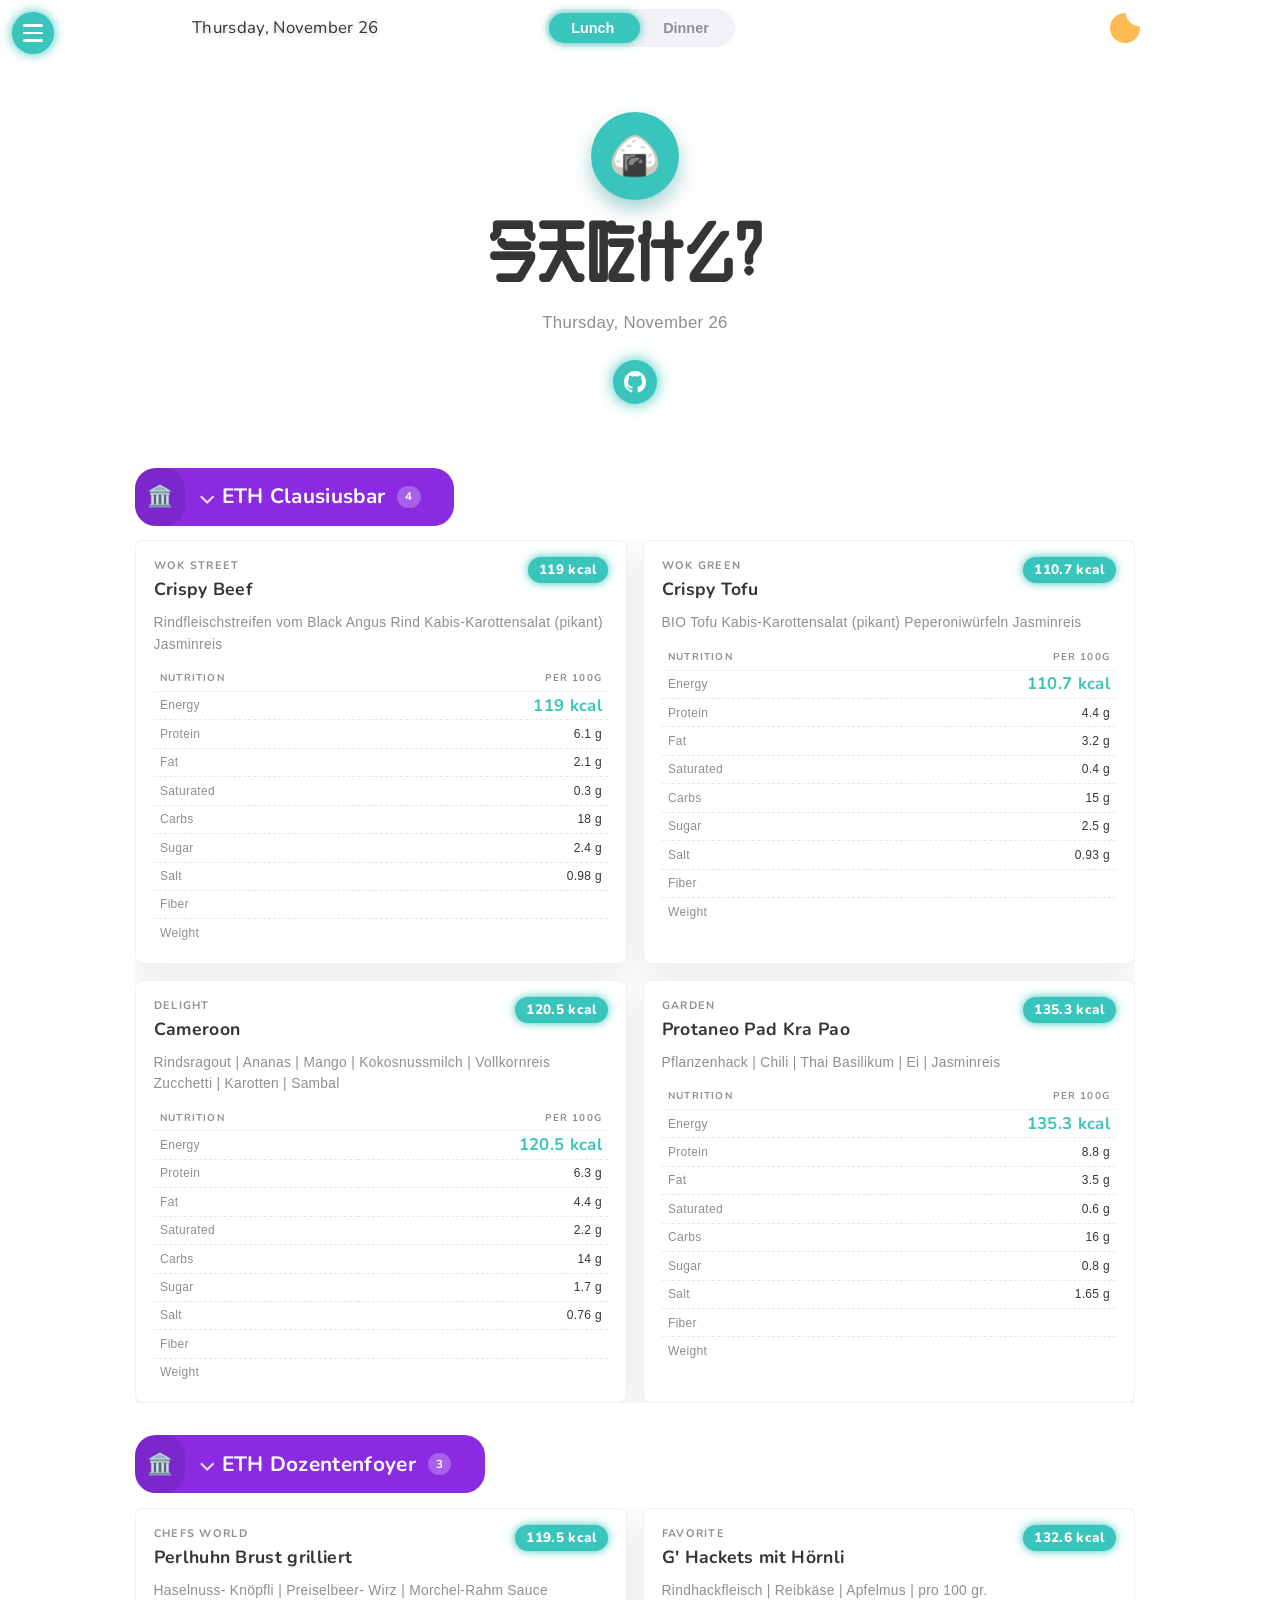
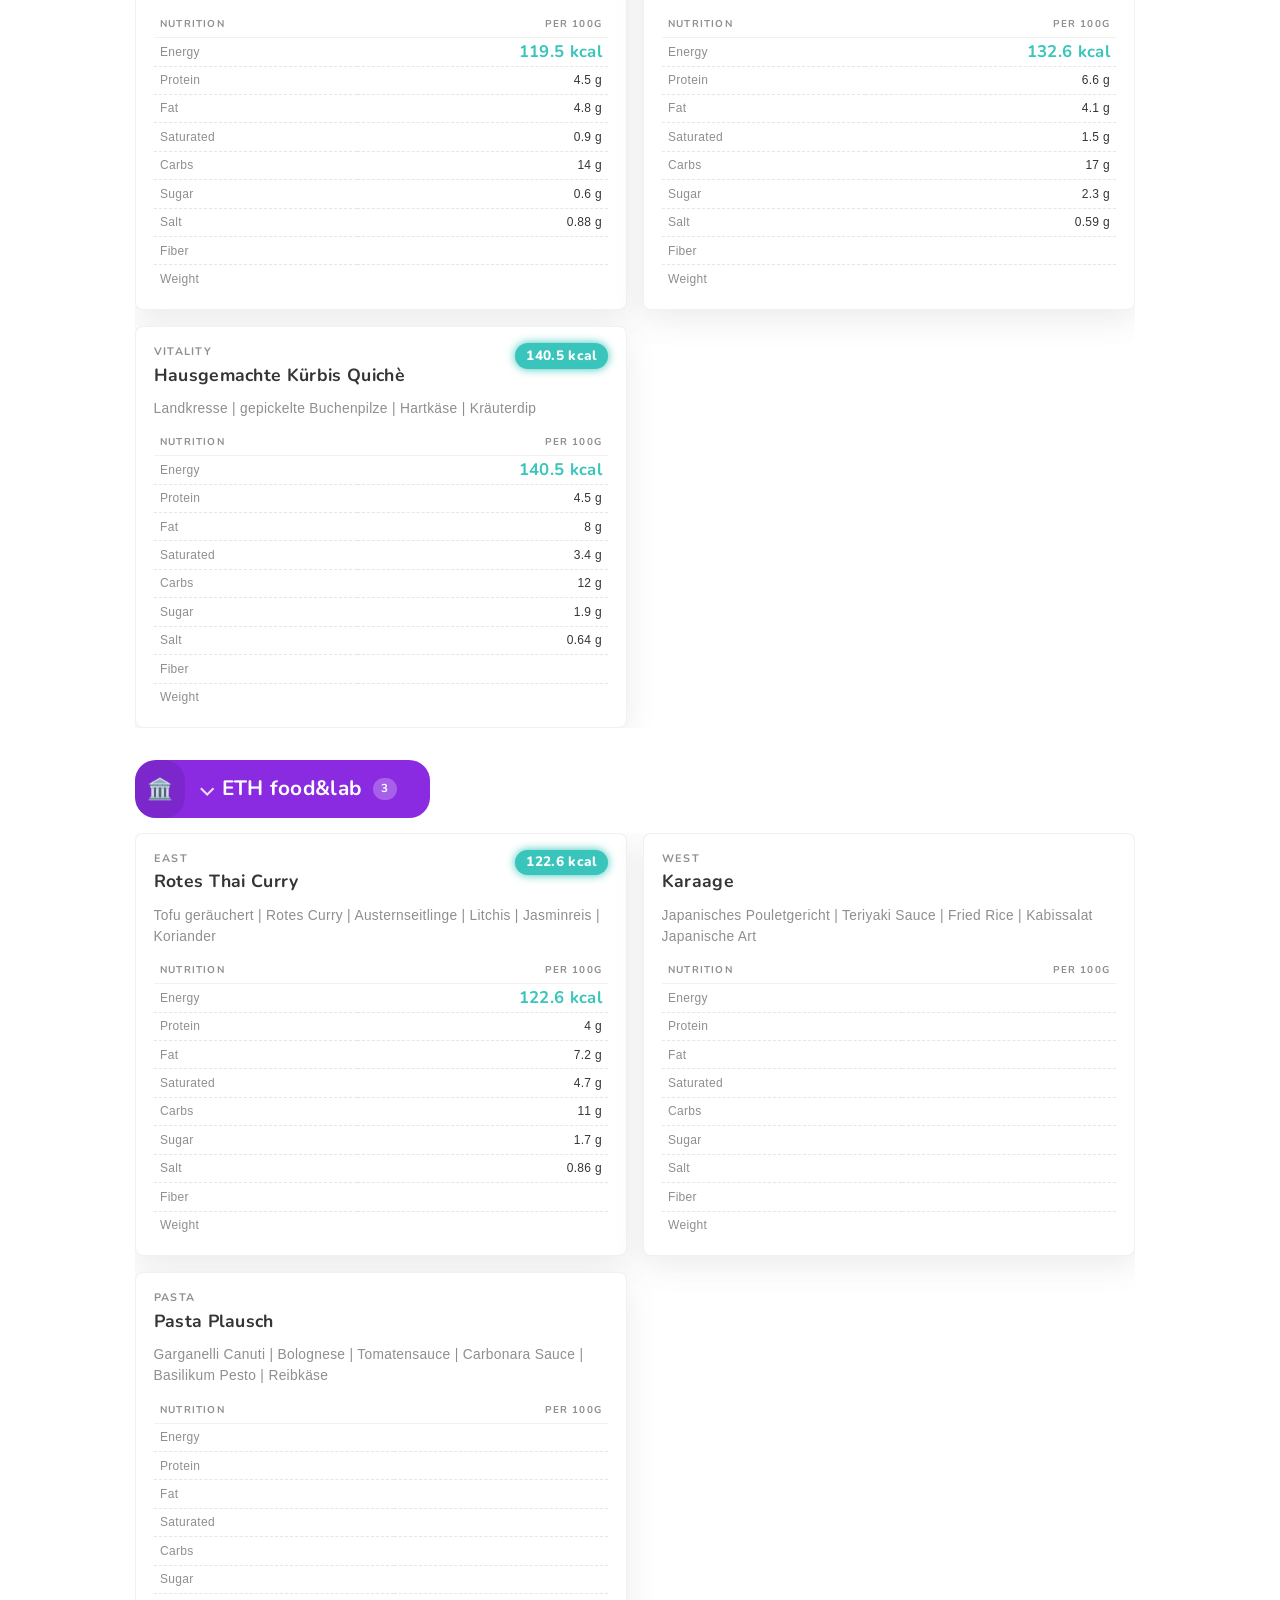
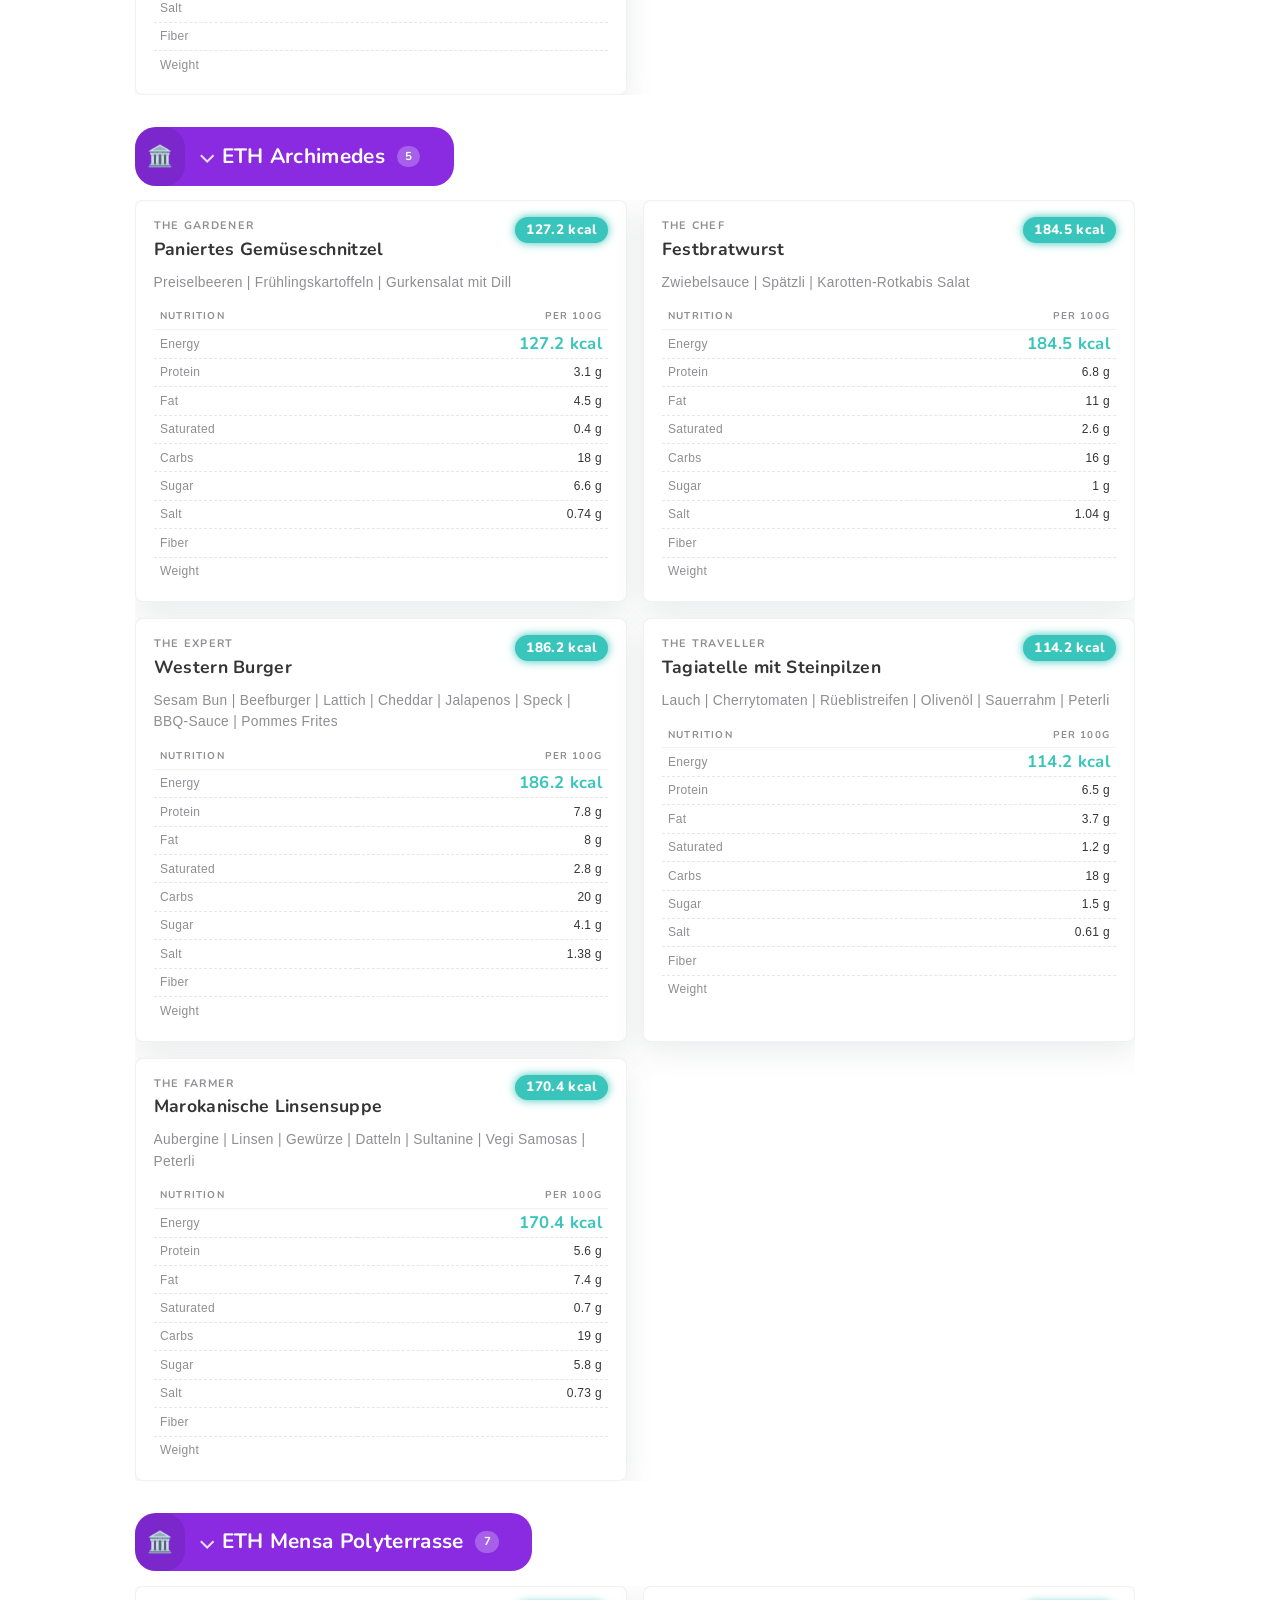
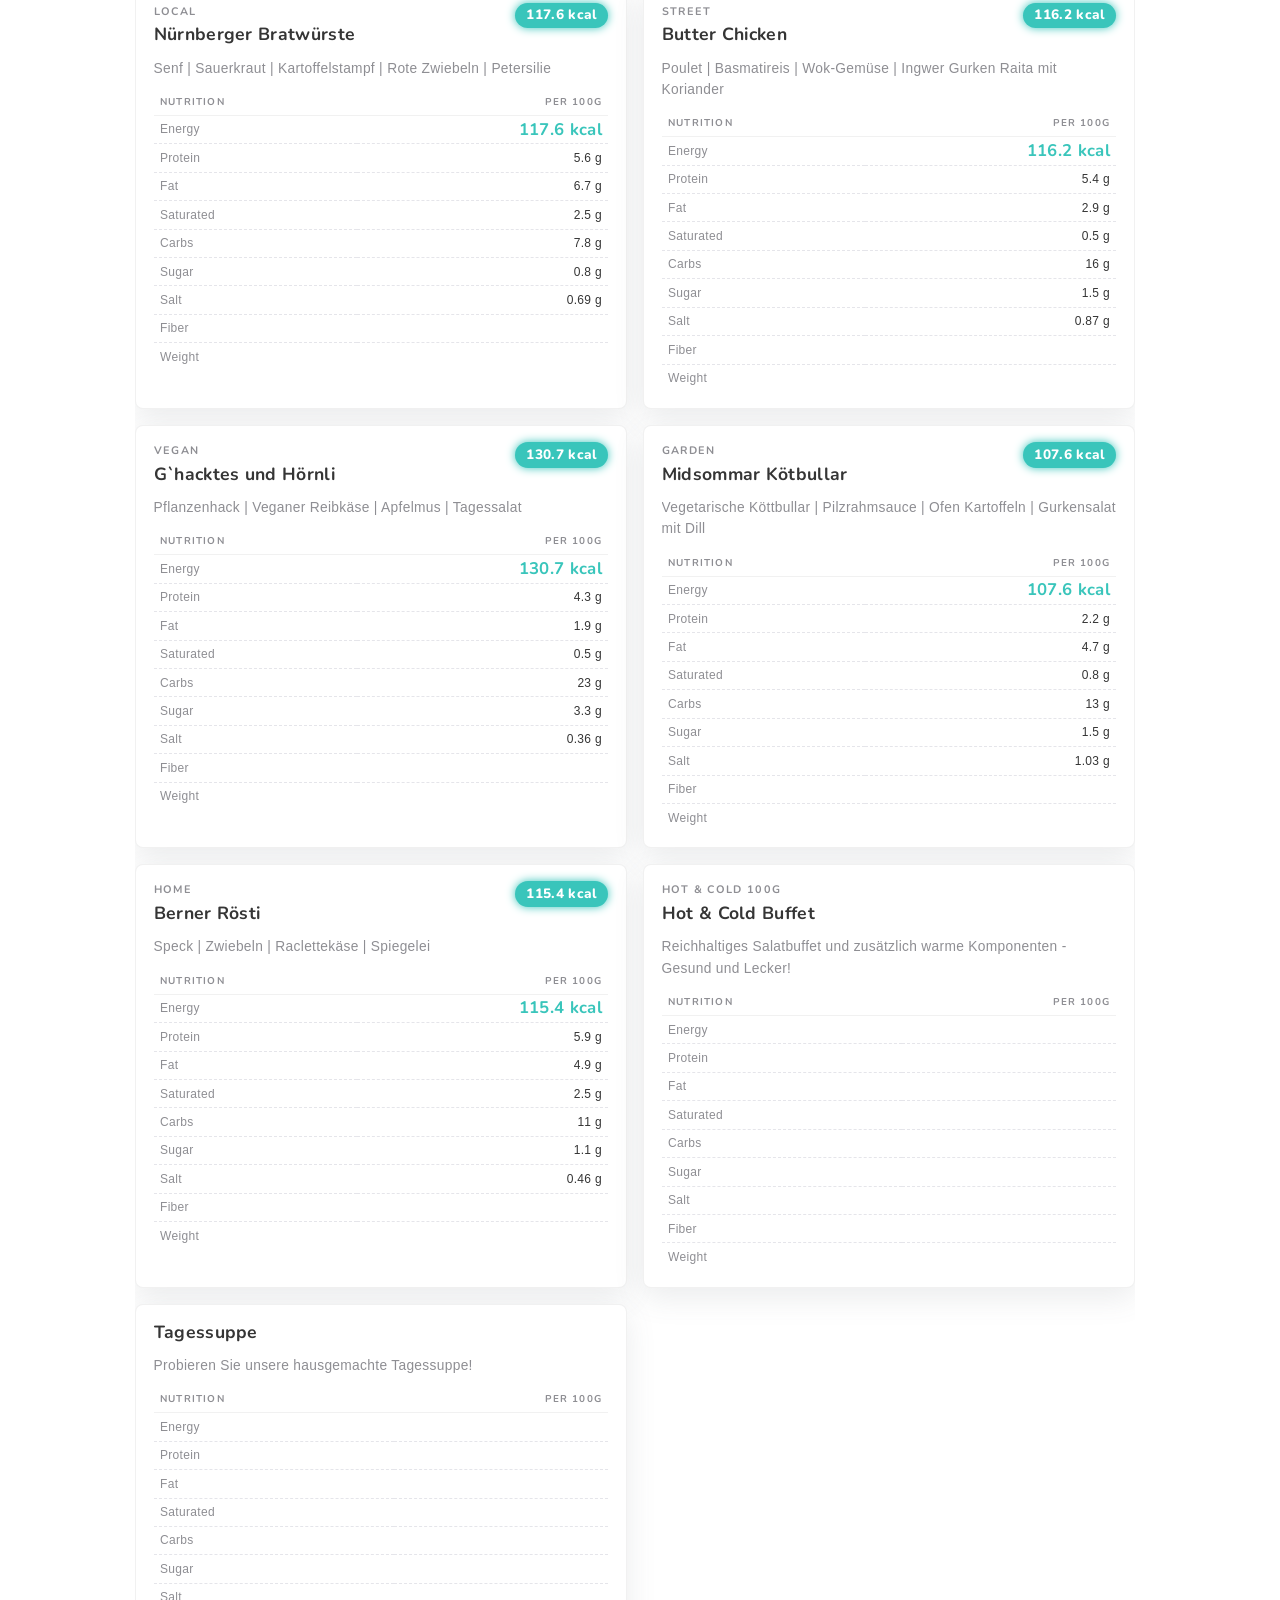
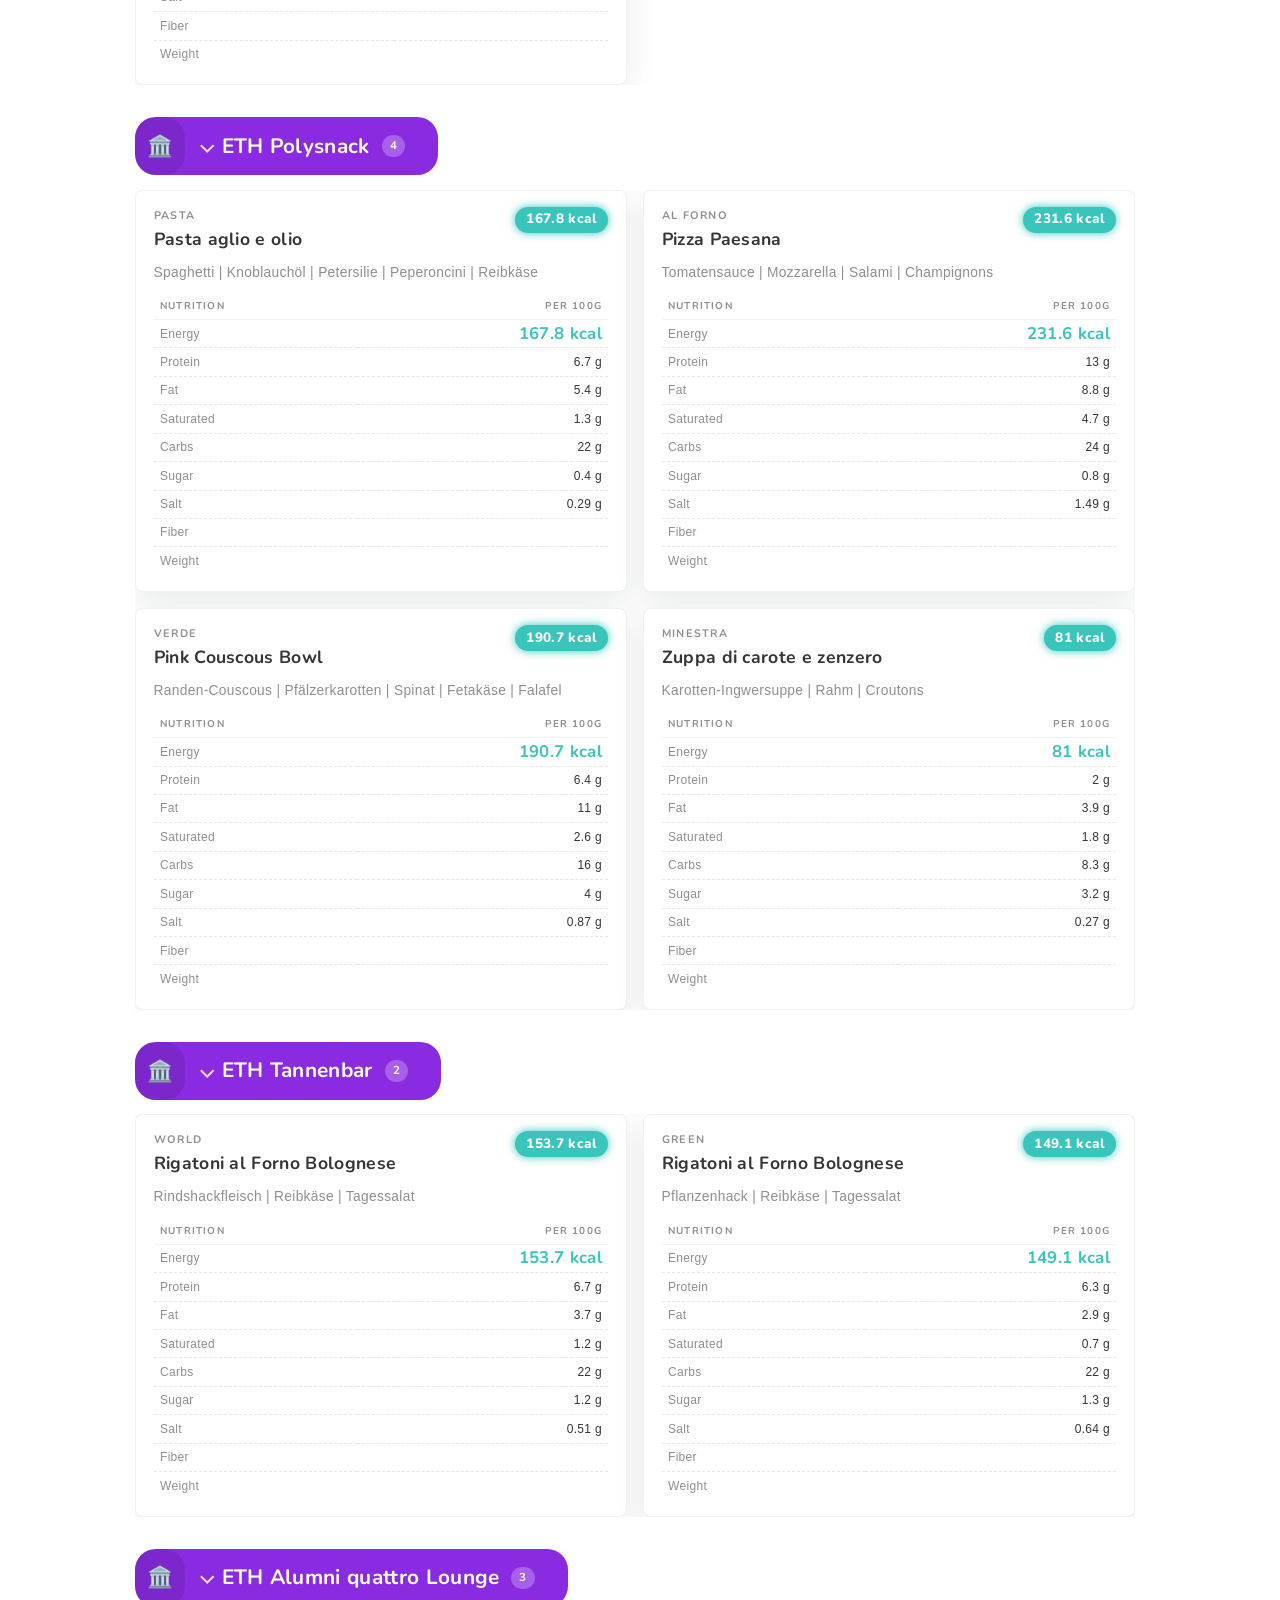
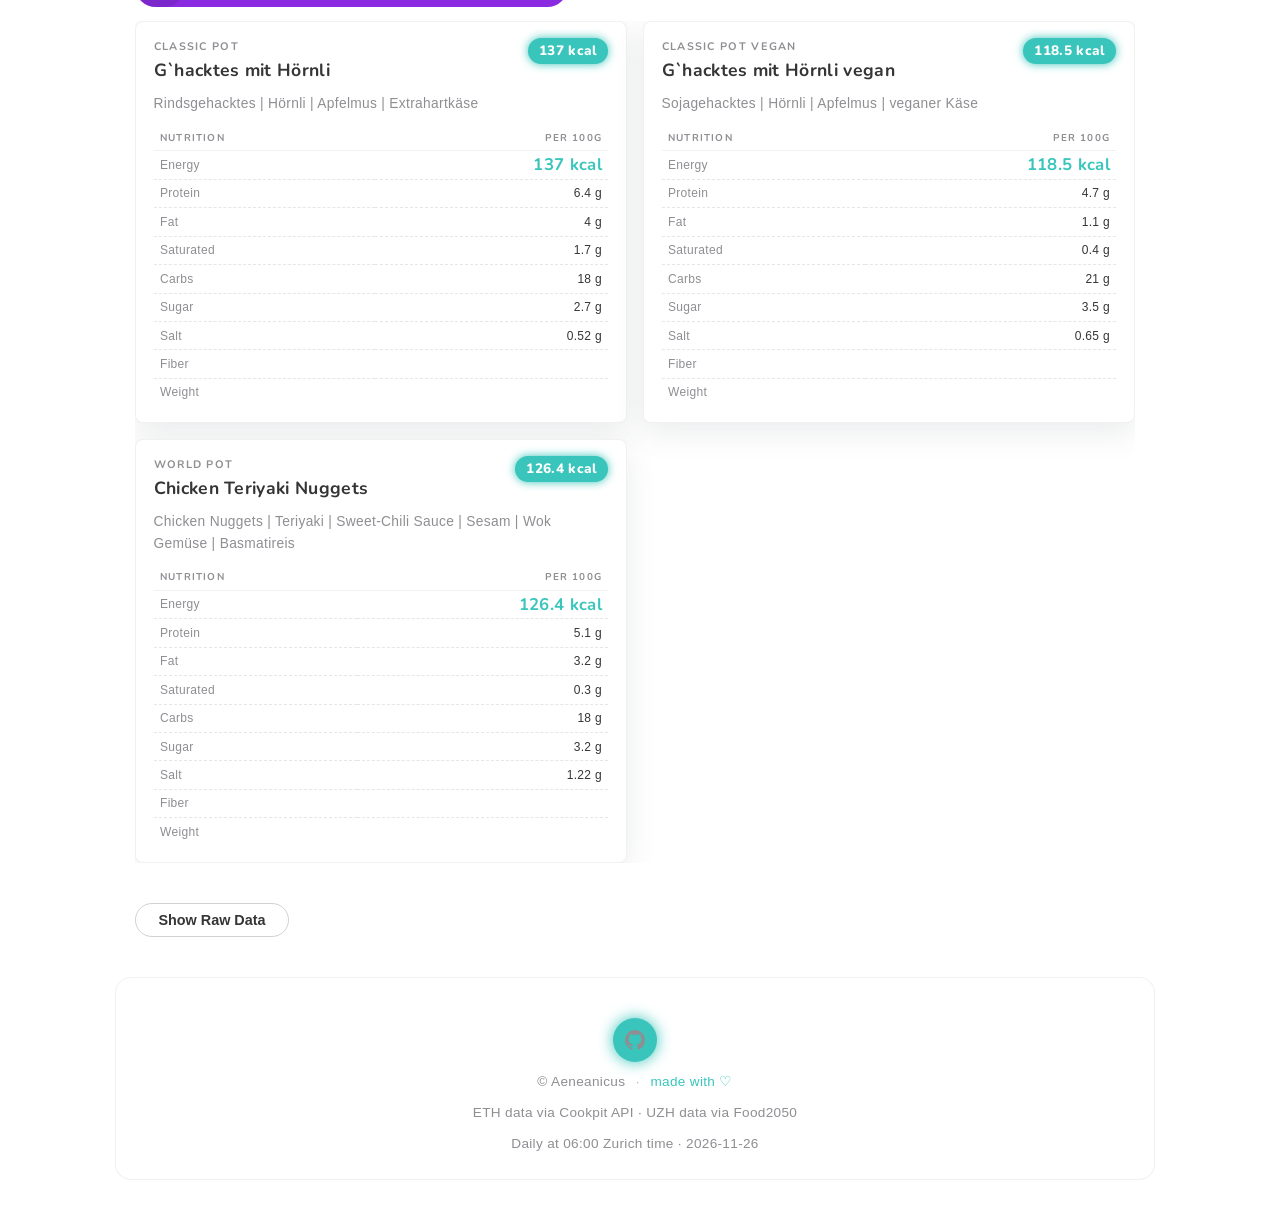
==== commit 97d29c2b: "deploy: ffa51111b0181d89cbacf57a6c4df80e5bc41562" ====
--- a/index.html
+++ b/index.html
@@ -2,7 +2,7 @@
 <html lang="en">
 <head>
   <meta charset="utf-8">
-  <title>Mensa Kawaii — 2026-11-25</title>
+  <title>Mensa Kawaii — 2026-11-26</title>
   <meta name="viewport" content="width=device-width,initial-scale=1">
   <meta name="description" content="ETH & UZH mensa menus with full nutrition — kawaii edition.">
   <link rel="preconnect" href="https://fonts.googleapis.com">
@@ -111,7 +111,7 @@
         ·
         UZH data via <a href="https://app.food2050.ch" target="_blank" rel="noopener">Food2050</a>
       </div>
-      <div class="footer-updated">Daily at 06:00 Zurich time · <span id="footer-date">2026-11-25</span></div>
+      <div class="footer-updated">Daily at 06:00 Zurich time · <span id="footer-date">2026-11-26</span></div>
     </footer>
   </div>
 
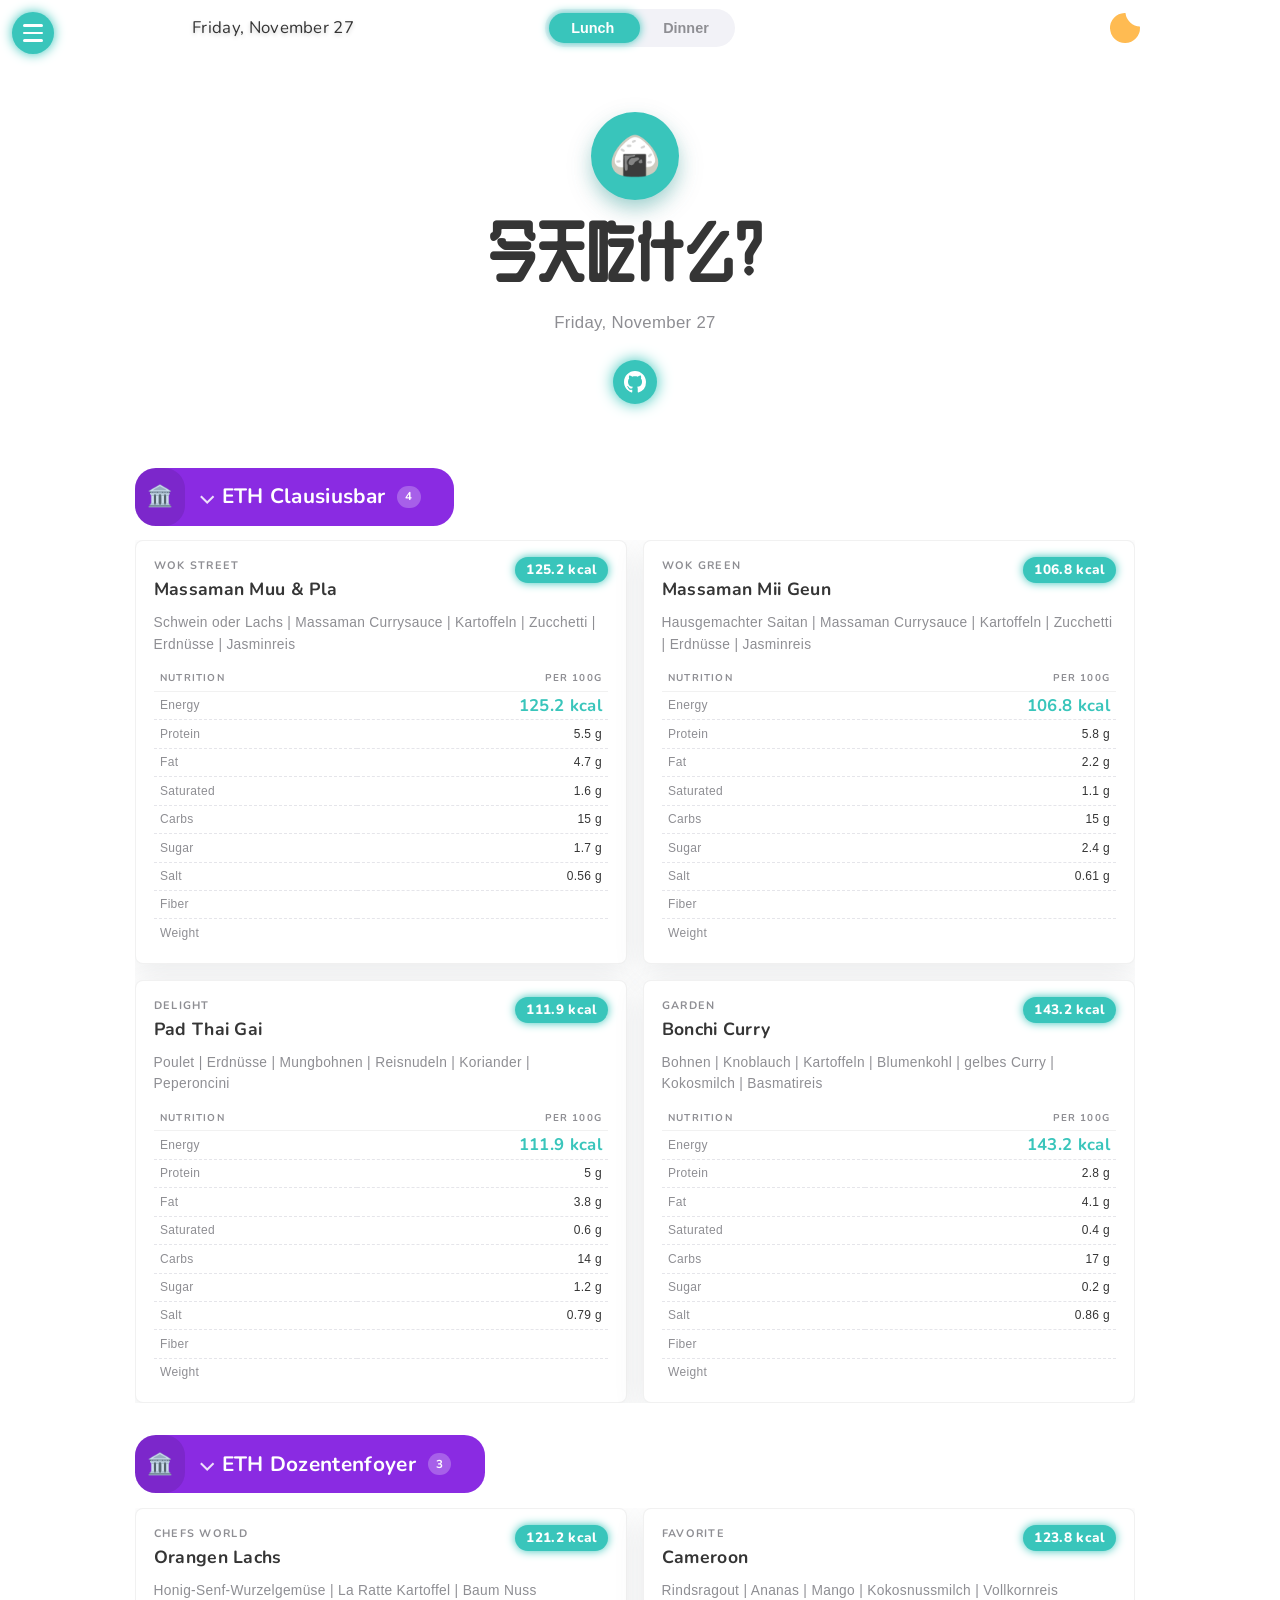
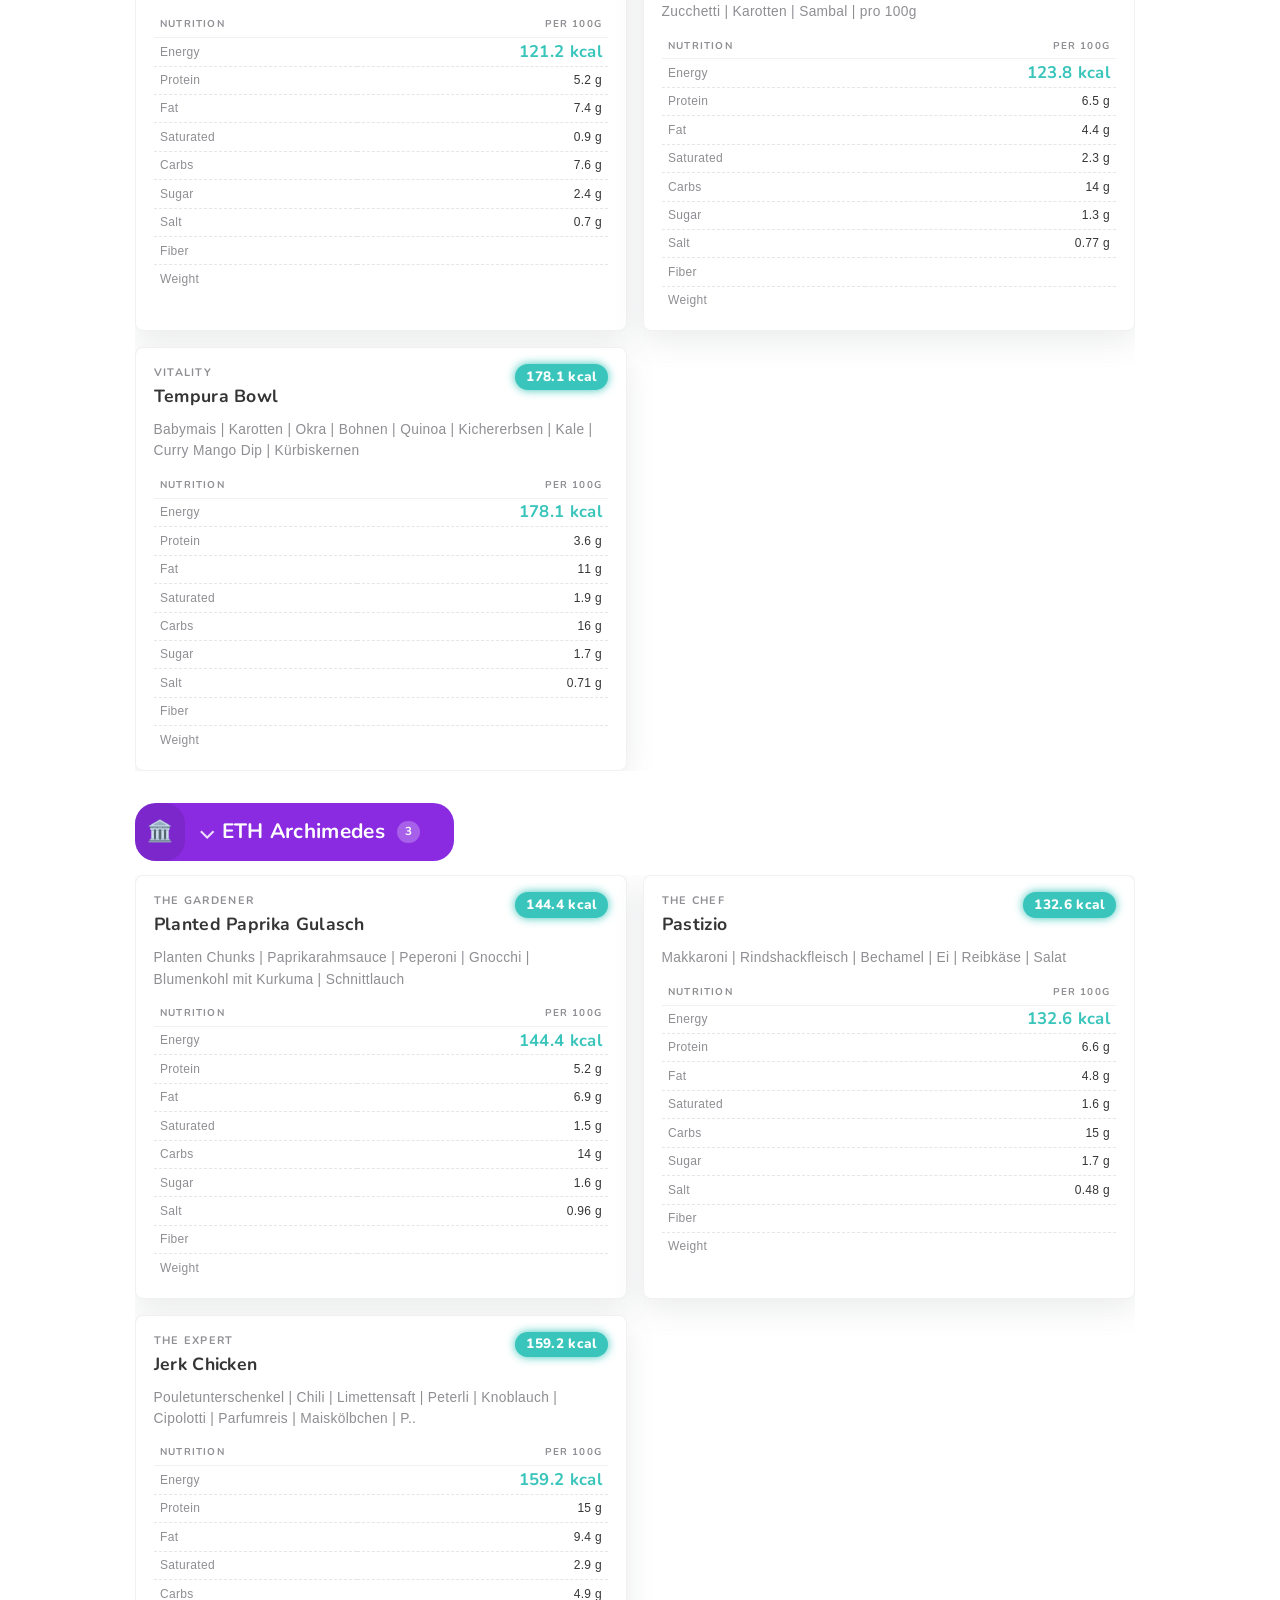
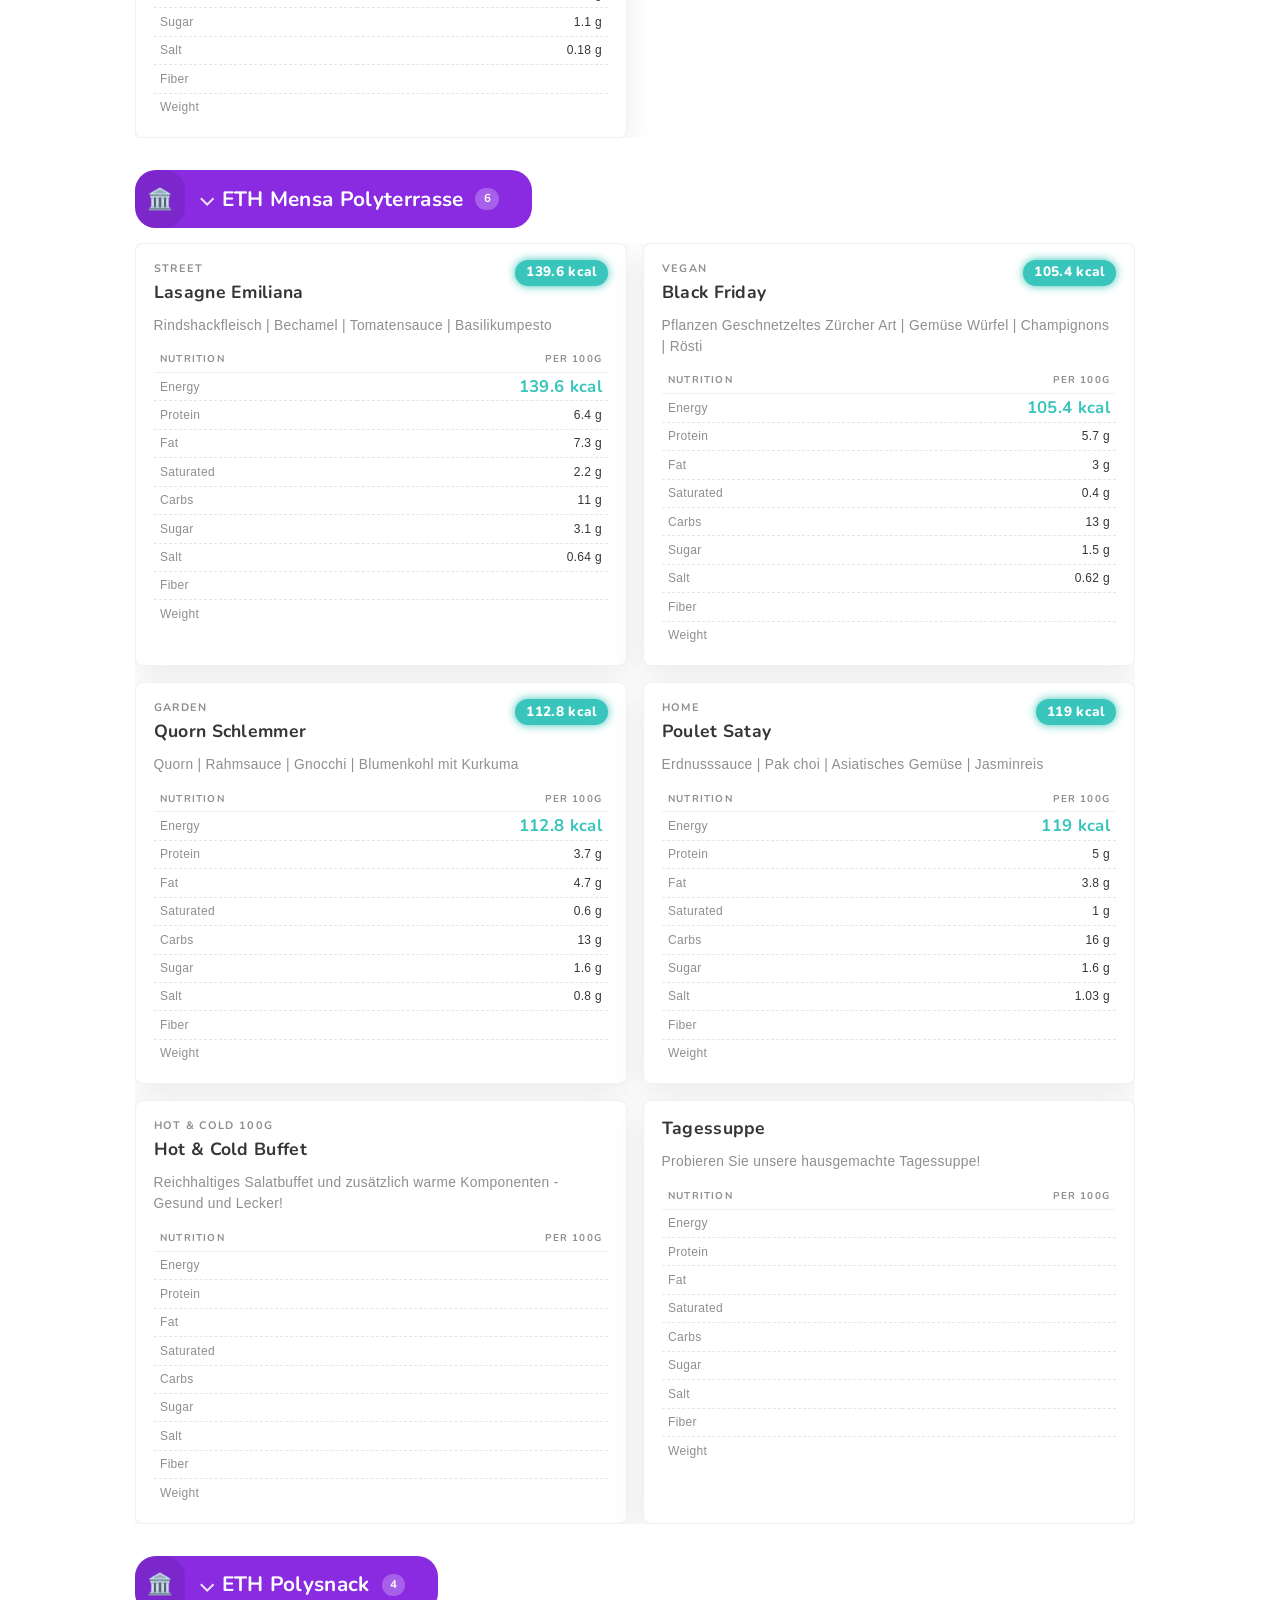
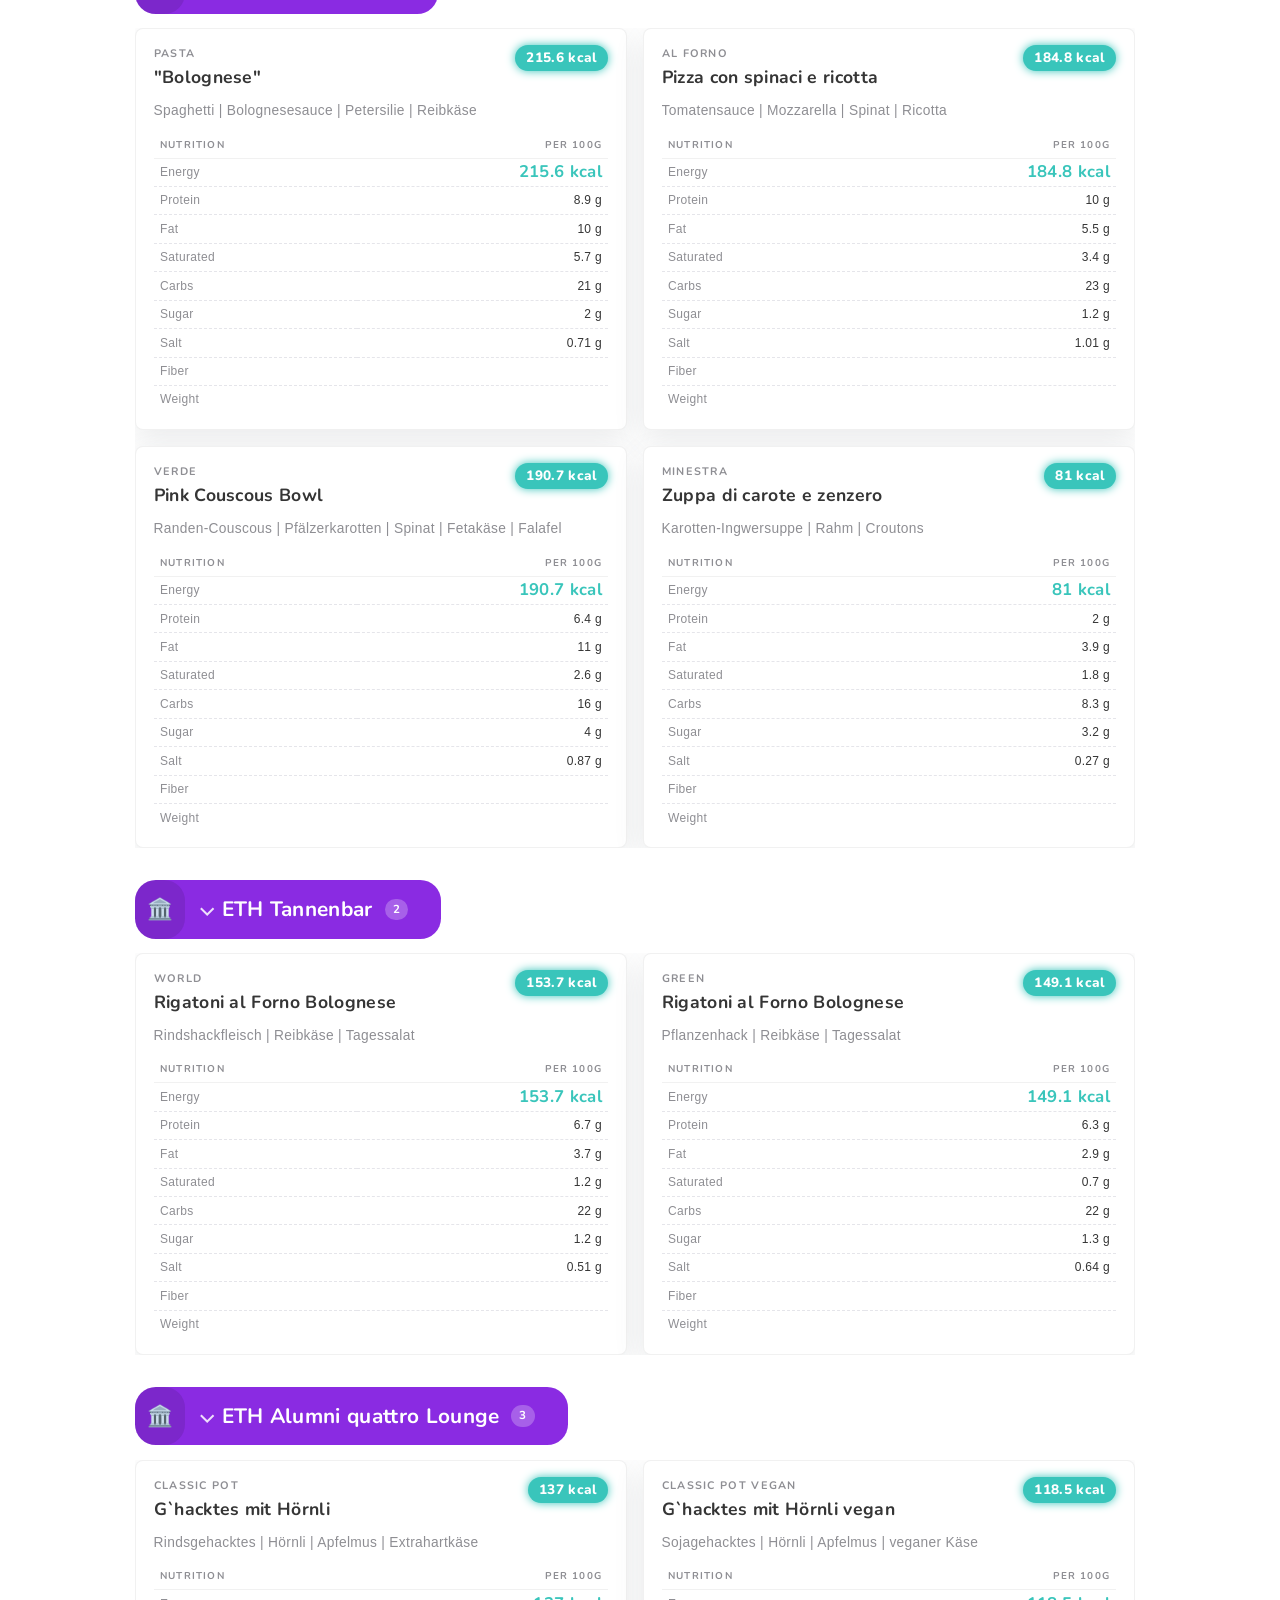
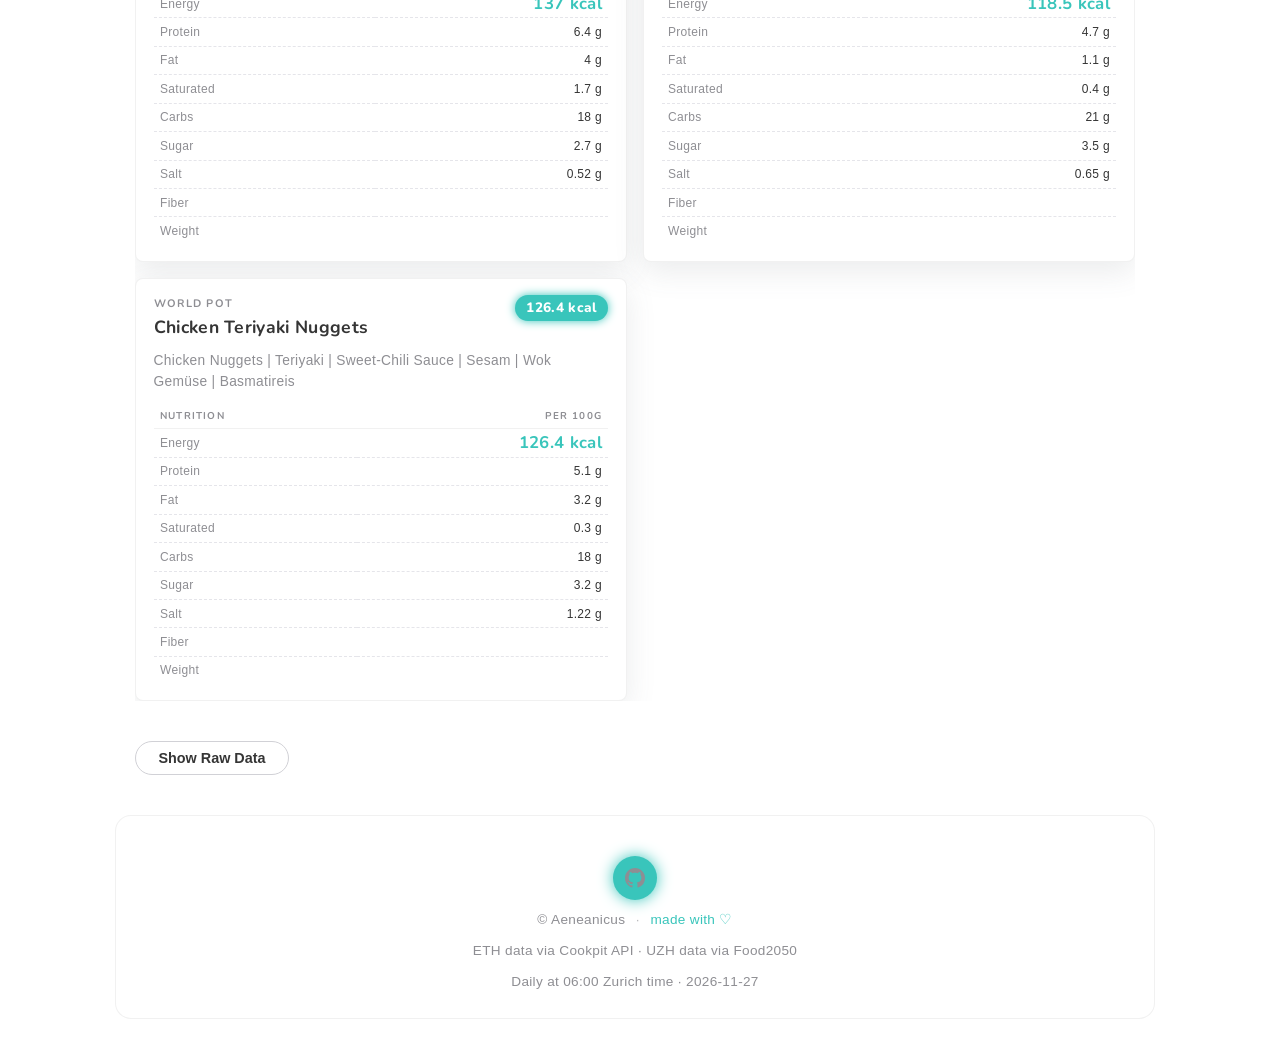
==== commit 15799f2f: "deploy: ffa51111b0181d89cbacf57a6c4df80e5bc41562" ====
--- a/index.html
+++ b/index.html
@@ -2,7 +2,7 @@
 <html lang="en">
 <head>
   <meta charset="utf-8">
-  <title>Mensa Kawaii — 2026-11-26</title>
+  <title>Mensa Kawaii — 2026-11-27</title>
   <meta name="viewport" content="width=device-width,initial-scale=1">
   <meta name="description" content="ETH & UZH mensa menus with full nutrition — kawaii edition.">
   <link rel="preconnect" href="https://fonts.googleapis.com">
@@ -111,7 +111,7 @@
         ·
         UZH data via <a href="https://app.food2050.ch" target="_blank" rel="noopener">Food2050</a>
       </div>
-      <div class="footer-updated">Daily at 06:00 Zurich time · <span id="footer-date">2026-11-26</span></div>
+      <div class="footer-updated">Daily at 06:00 Zurich time · <span id="footer-date">2026-11-27</span></div>
     </footer>
   </div>
 
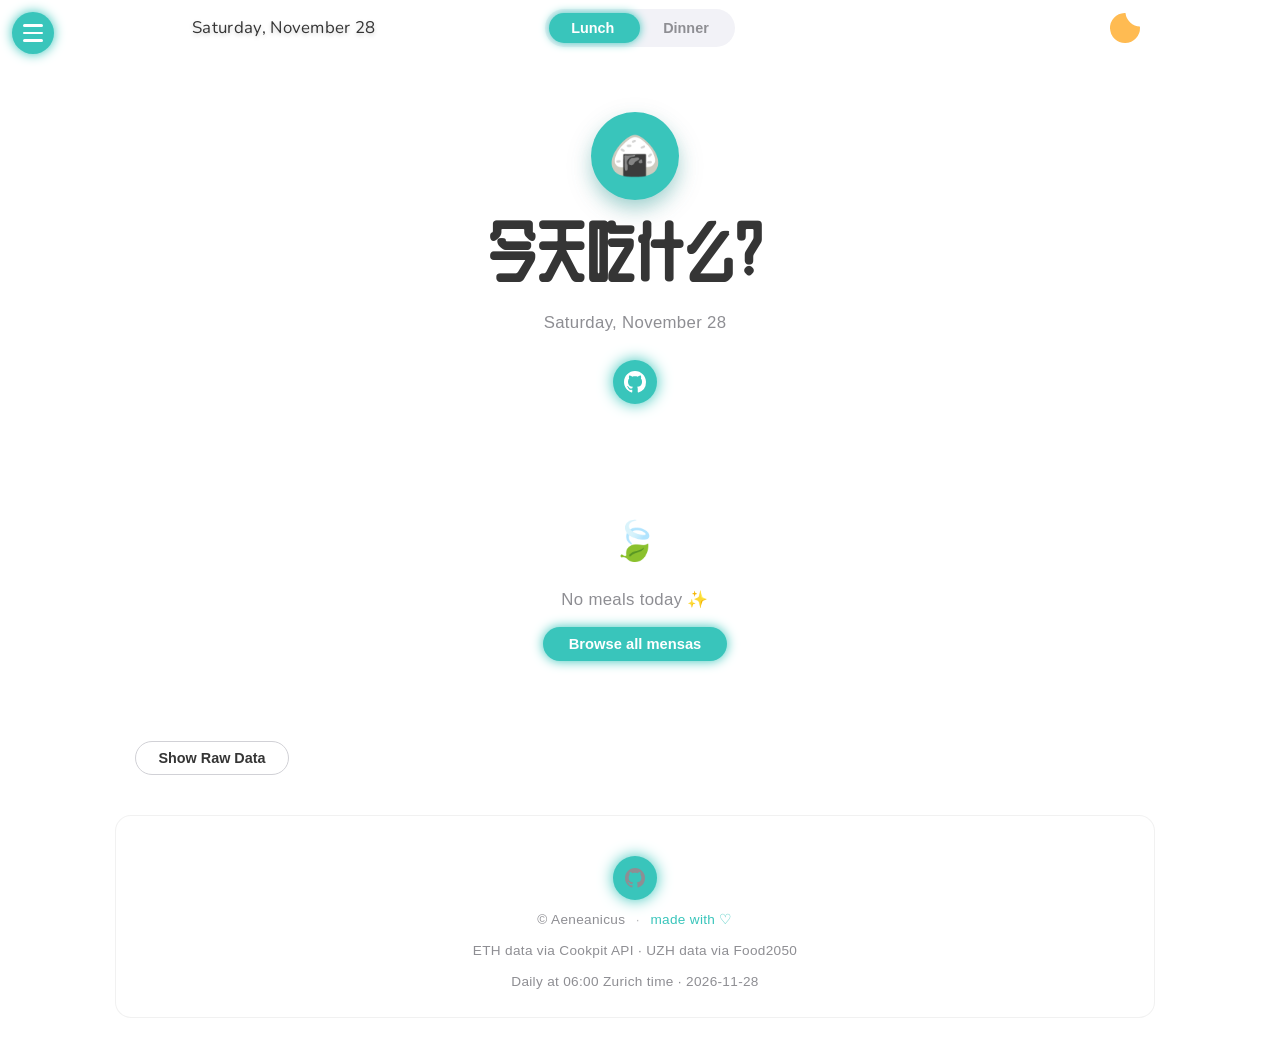
==== commit a2319f81: "deploy: ffa51111b0181d89cbacf57a6c4df80e5bc41562" ====
--- a/index.html
+++ b/index.html
@@ -2,7 +2,7 @@
 <html lang="en">
 <head>
   <meta charset="utf-8">
-  <title>Mensa Kawaii — 2026-11-27</title>
+  <title>Mensa Kawaii — 2026-11-28</title>
   <meta name="viewport" content="width=device-width,initial-scale=1">
   <meta name="description" content="ETH & UZH mensa menus with full nutrition — kawaii edition.">
   <link rel="preconnect" href="https://fonts.googleapis.com">
@@ -111,7 +111,7 @@
         ·
         UZH data via <a href="https://app.food2050.ch" target="_blank" rel="noopener">Food2050</a>
       </div>
-      <div class="footer-updated">Daily at 06:00 Zurich time · <span id="footer-date">2026-11-27</span></div>
+      <div class="footer-updated">Daily at 06:00 Zurich time · <span id="footer-date">2026-11-28</span></div>
     </footer>
   </div>
 
